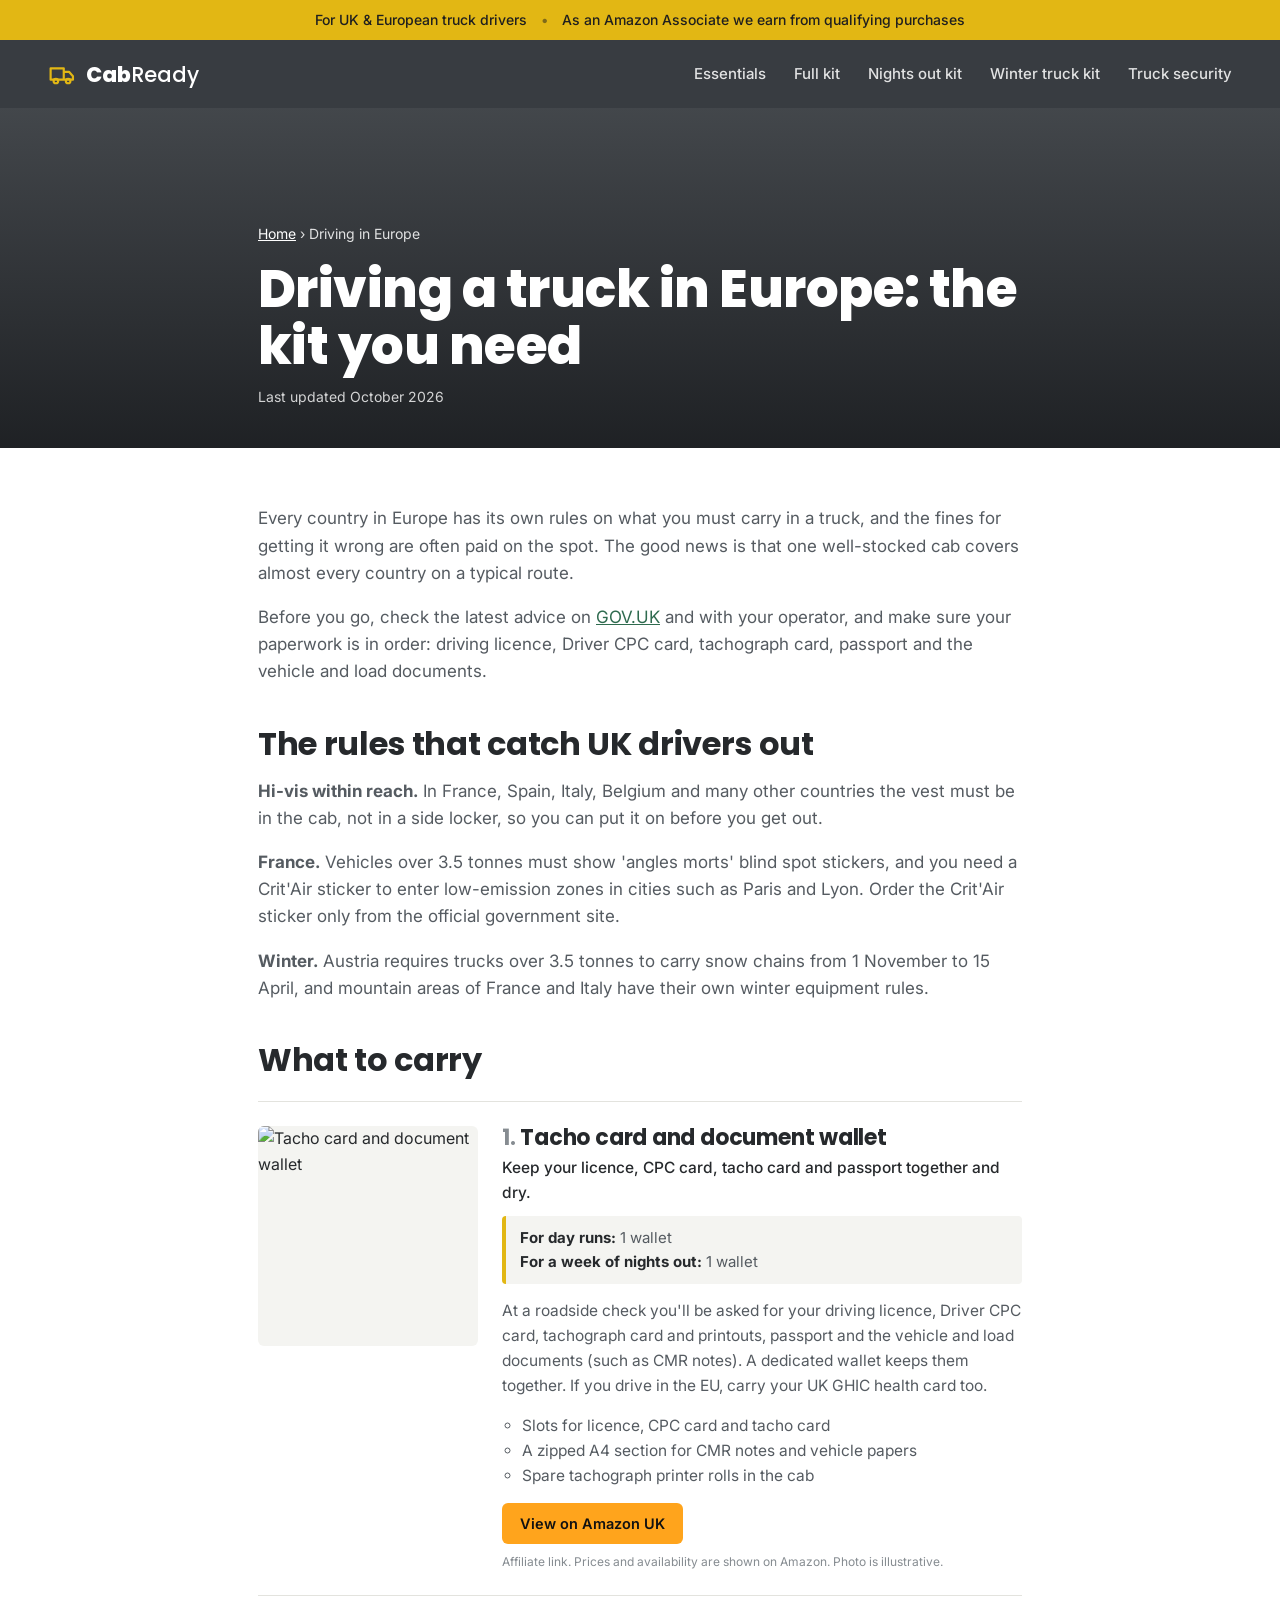
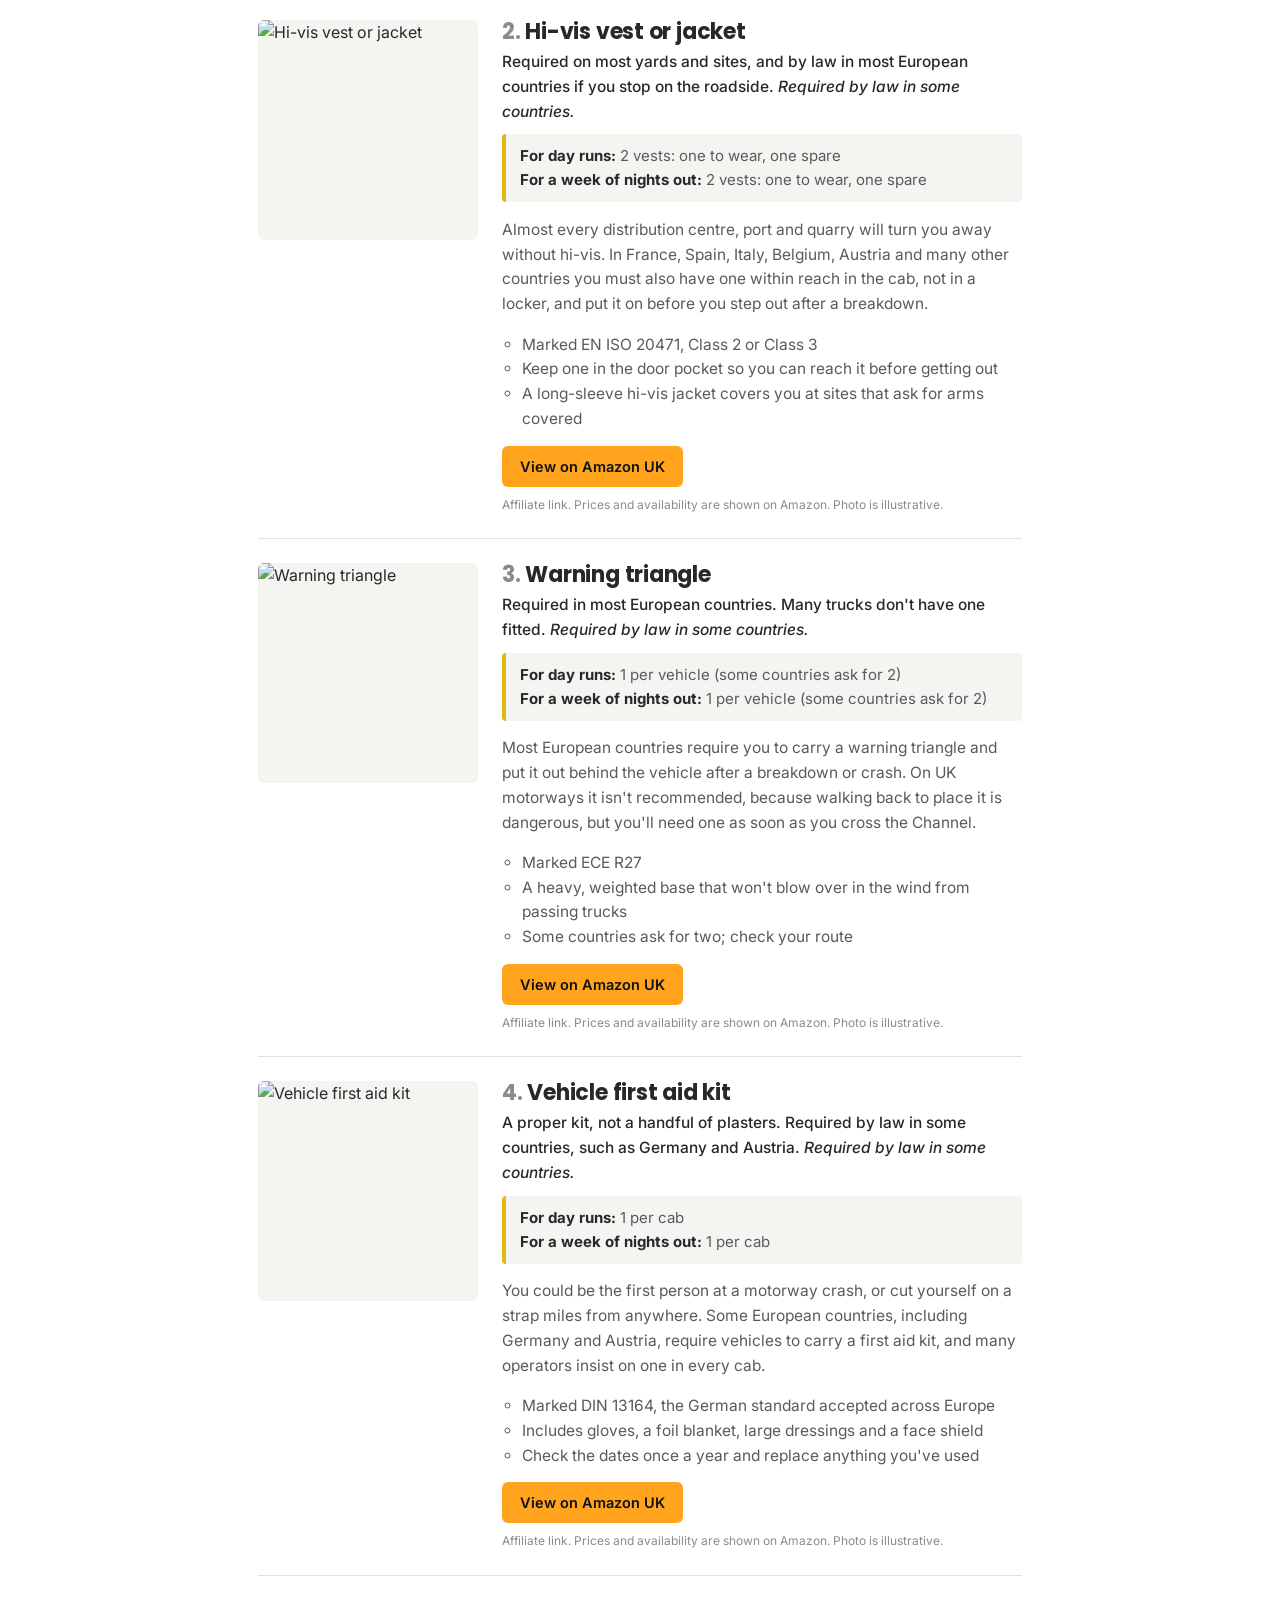
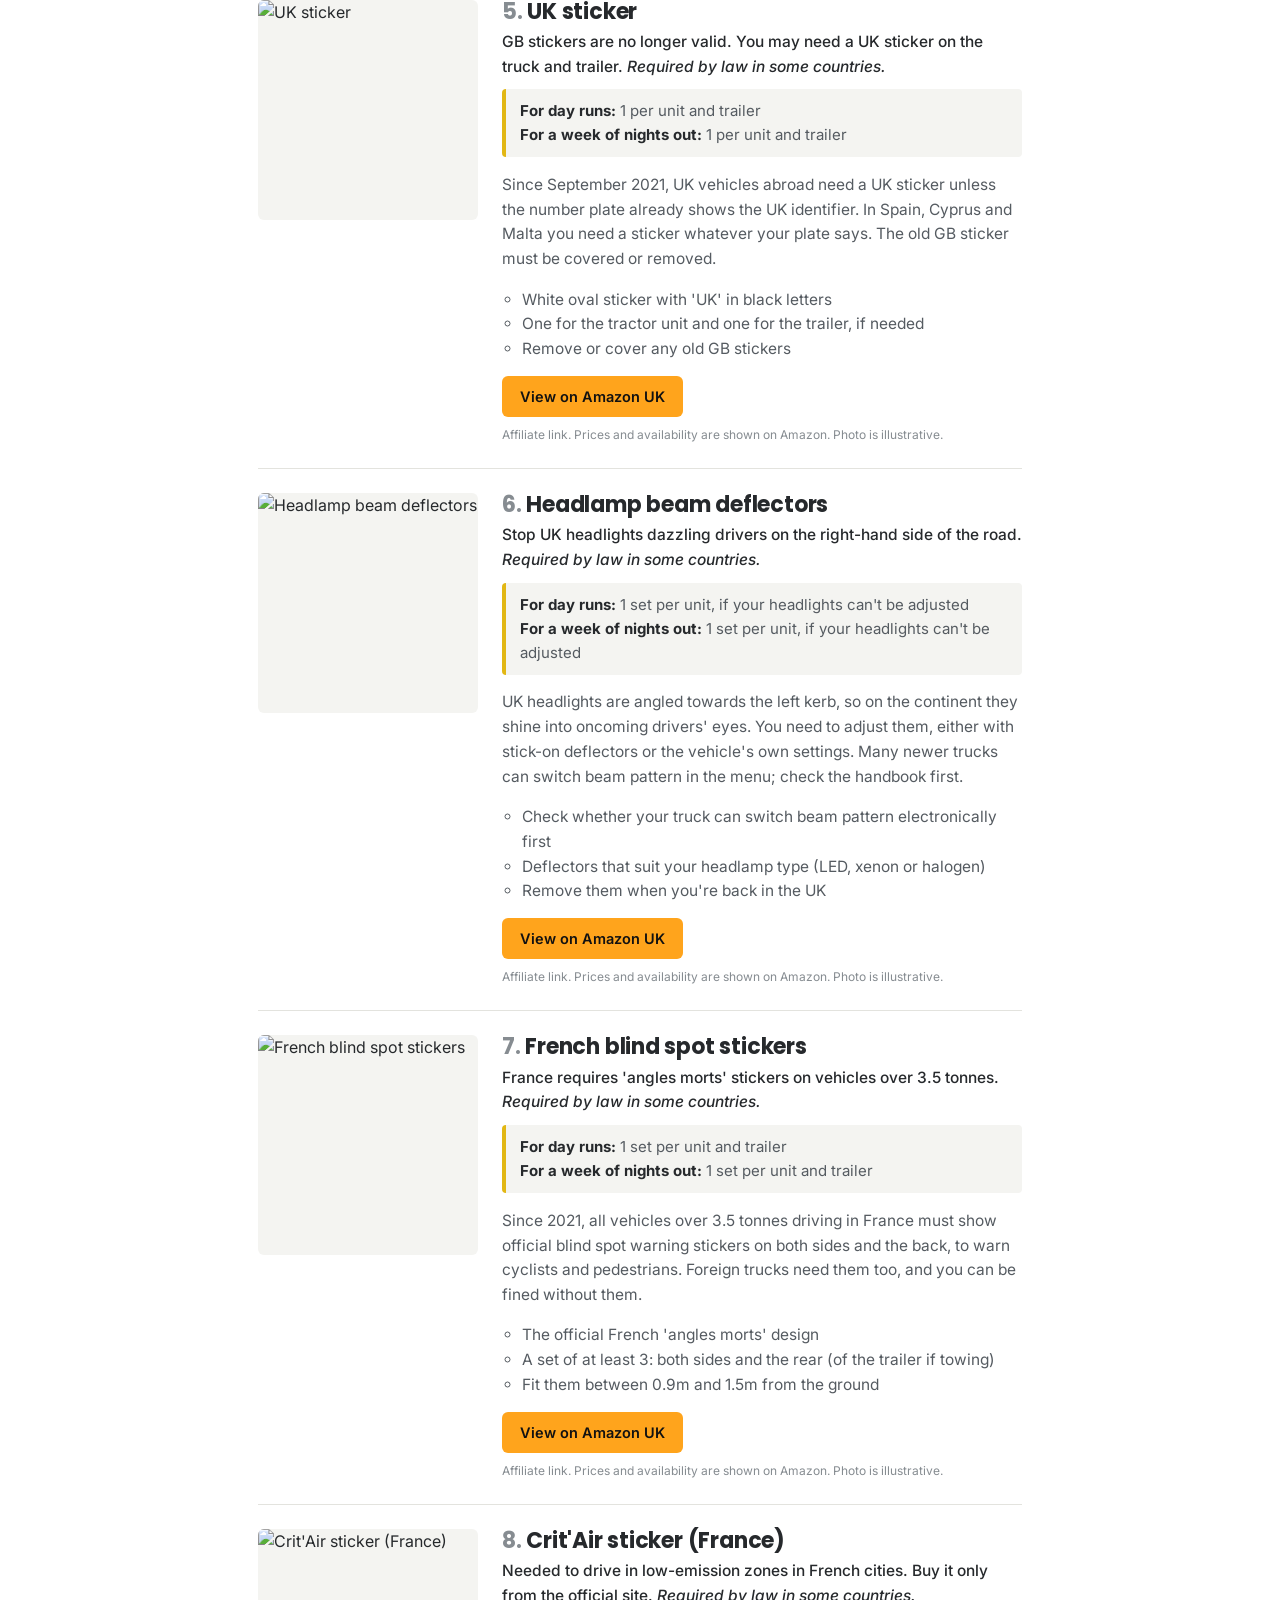
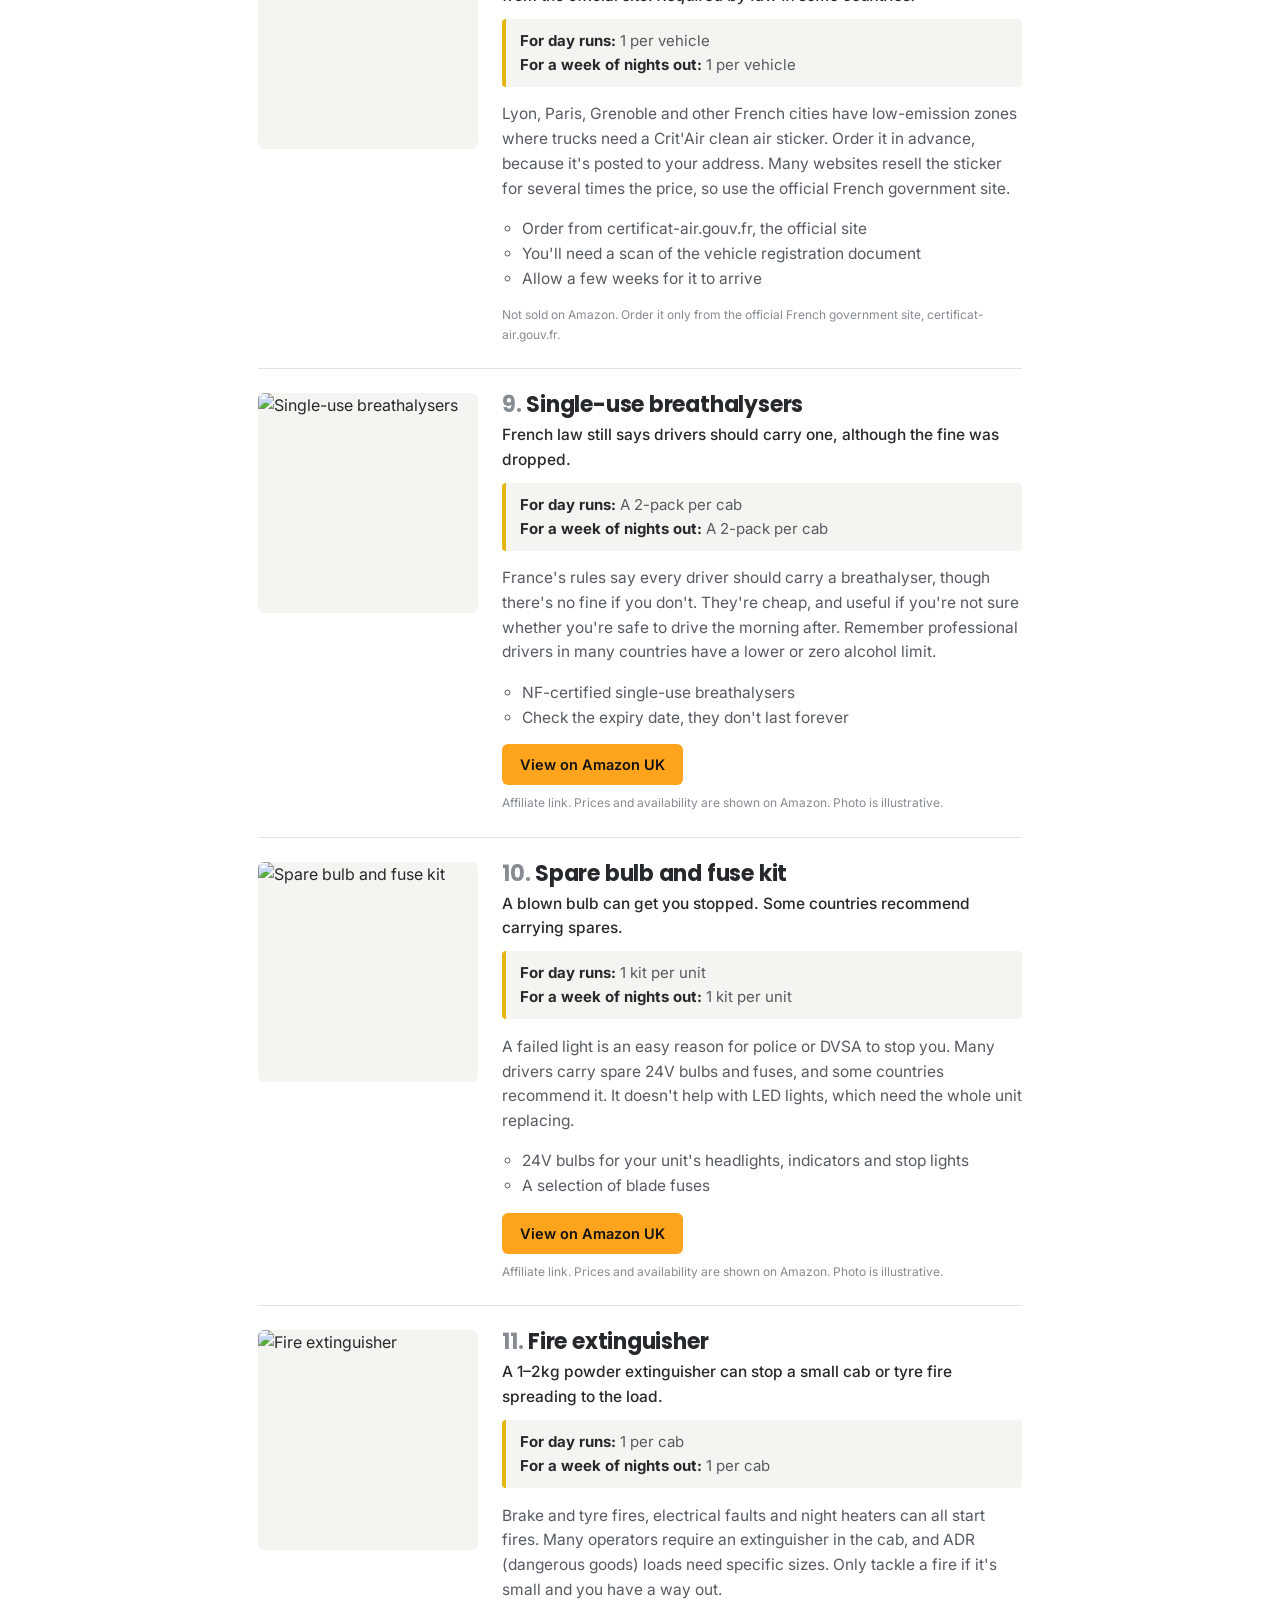
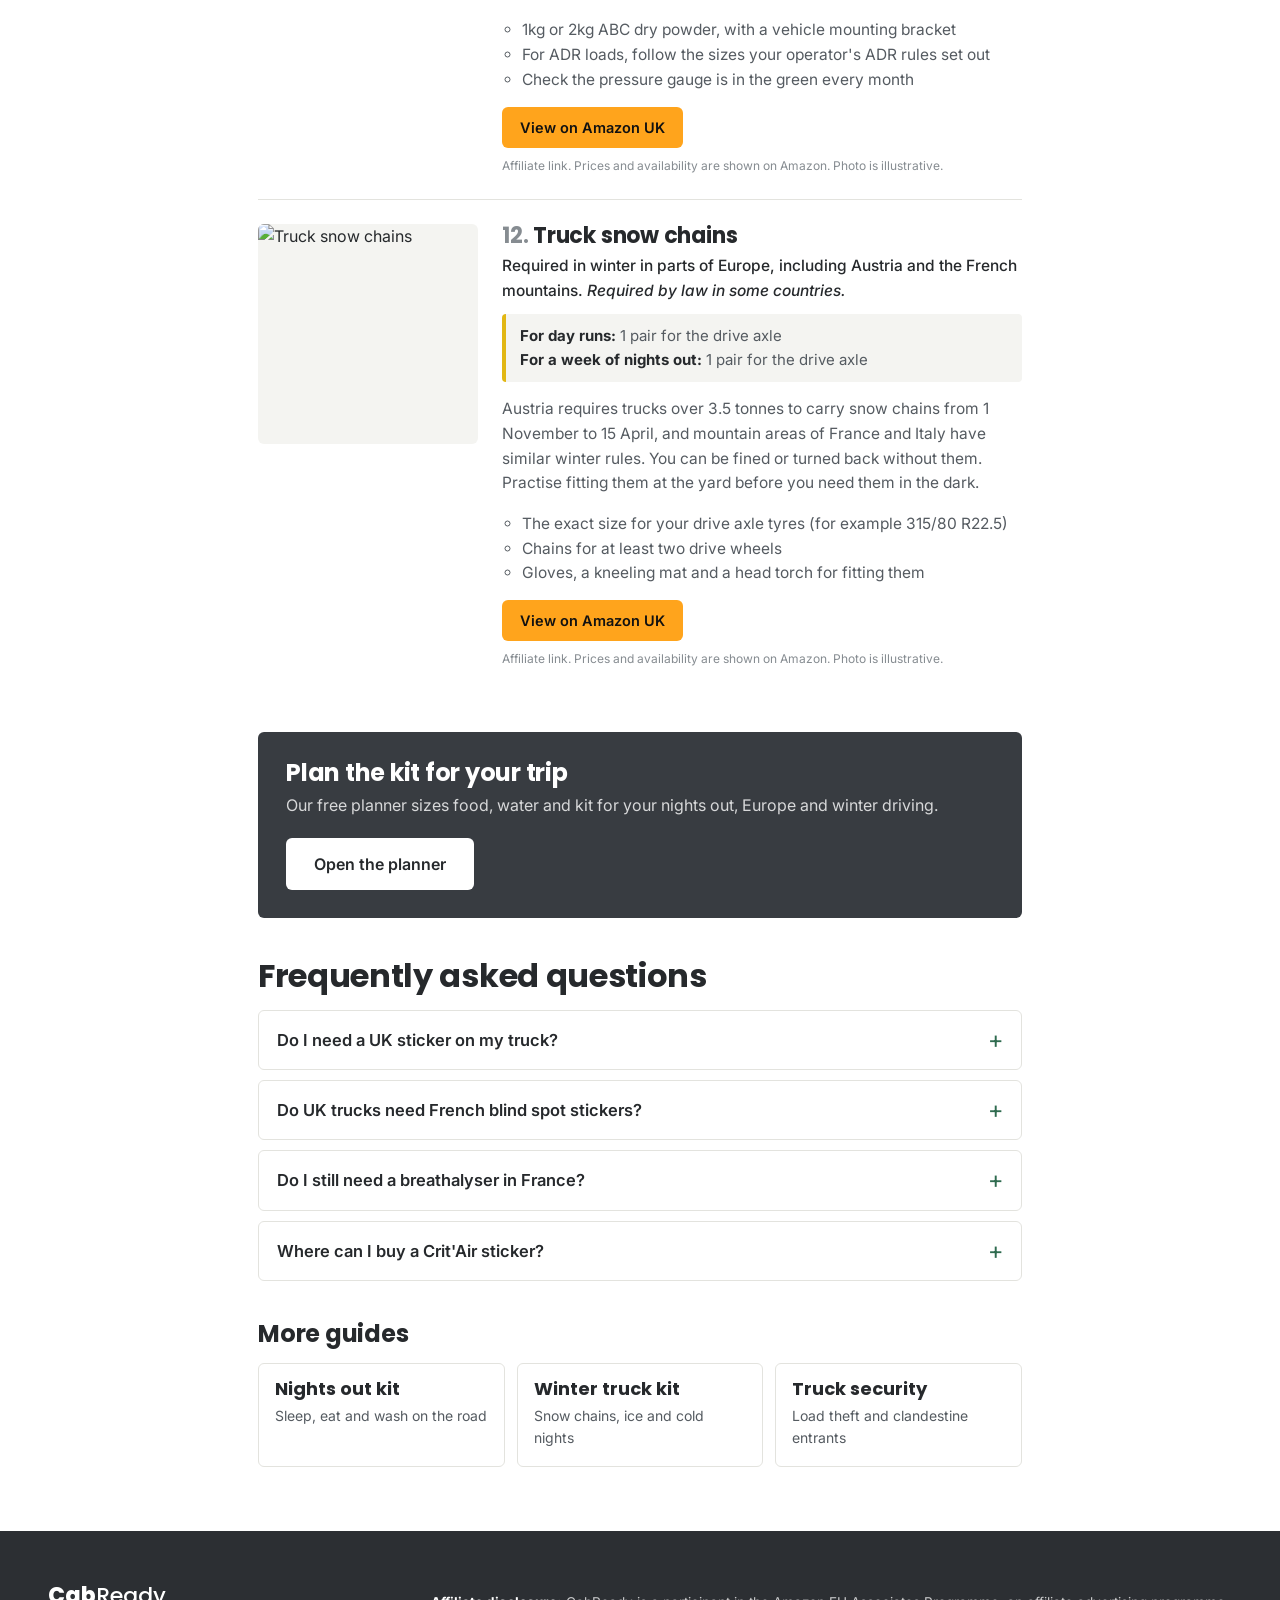
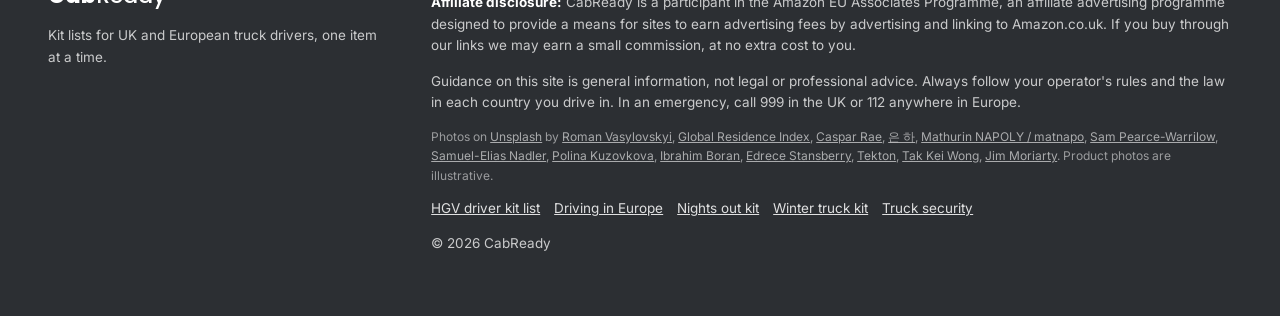
==== driving-a-truck-in-europe/index.html @ 20ccdb81 "Launch CabReady: kit lists for UK & European truck drivers Static Amazon affiliate site built on the" ====
<!doctype html>
<html lang="en-GB">
<head>
  <meta charset="utf-8">
  <meta name="viewport" content="width=device-width, initial-scale=1">
  <title>Driving a Truck in Europe: Kit Checklist for UK HGV Drivers (2026)</title>
  <meta name="description" content="The equipment UK HGV drivers need to drive in Europe: hi-vis, warning triangle, first aid kit, UK sticker, French blind spot stickers, Crit'Air and snow chains.">
  <link rel="canonical" href="https://richardpriest19.github.io/cabready/driving-a-truck-in-europe/">
  <link rel="icon" href="../favicon.svg" type="image/svg+xml">
  <meta name="theme-color" content="#383c41">
  <meta name="robots" content="index, follow, max-image-preview:large">
  <meta property="og:type" content="website">
  <meta property="og:site_name" content="CabReady">
  <meta property="og:locale" content="en_GB">
  <meta property="og:url" content="https://richardpriest19.github.io/cabready/driving-a-truck-in-europe/">
  <meta property="og:title" content="Driving a Truck in Europe: Kit Checklist for UK HGV Drivers (2026)">
  <meta property="og:description" content="The equipment UK HGV drivers need to drive in Europe: hi-vis, warning triangle, first aid kit, UK sticker, French blind spot stickers, Crit'Air and snow chains.">
  <meta property="og:image" content="https://images.unsplash.com/photo-1779985717552-a40cf8acaf18?auto=format&fit=crop&w=1600&h=900&q=75">
  <meta name="twitter:card" content="summary_large_image">
  <meta name="twitter:title" content="Driving a Truck in Europe: Kit Checklist for UK HGV Drivers (2026)">
  <meta name="twitter:description" content="The equipment UK HGV drivers need to drive in Europe: hi-vis, warning triangle, first aid kit, UK sticker, French blind spot stickers, Crit'Air and snow chains.">
  <meta name="twitter:image" content="https://images.unsplash.com/photo-1779985717552-a40cf8acaf18?auto=format&fit=crop&w=1600&h=900&q=75">
  
  <link rel="preconnect" href="https://fonts.googleapis.com">
  <link rel="preconnect" href="https://fonts.gstatic.com" crossorigin>
  <link rel="preconnect" href="https://images.unsplash.com">
  <link href="https://fonts.googleapis.com/css2?family=Poppins:wght@600;700;800&family=Inter:wght@400;500;600;700&display=swap" rel="stylesheet">
  <link rel="stylesheet" href="../styles.css">
  <script type="application/ld+json">{"@context":"https://schema.org","@graph":[{"@type":"Article","headline":"Driving a truck in Europe: the kit you need","description":"The equipment UK HGV drivers need to drive in Europe: hi-vis, warning triangle, first aid kit, UK sticker, French blind spot stickers, Crit'Air and snow chains.","image":"https://images.unsplash.com/photo-1779985717552-a40cf8acaf18?auto=format&fit=crop&w=1600&h=900&q=75","dateModified":"2026-10-05","inLanguage":"en-GB","mainEntityOfPage":"https://richardpriest19.github.io/cabready/driving-a-truck-in-europe/","author":{"@type":"Organization","name":"CabReady","url":"https://richardpriest19.github.io/cabready/"},"publisher":{"@type":"Organization","name":"CabReady","url":"https://richardpriest19.github.io/cabready/"}},{"@type":"BreadcrumbList","itemListElement":[{"@type":"ListItem","position":1,"name":"Home","item":"https://richardpriest19.github.io/cabready/"},{"@type":"ListItem","position":2,"name":"Driving in Europe","item":"https://richardpriest19.github.io/cabready/driving-a-truck-in-europe/"}]},{"@type":"FAQPage","mainEntity":[{"@type":"Question","name":"Do I need a UK sticker on my truck?","acceptedAnswer":{"@type":"Answer","text":"You need a UK sticker unless your number plate shows the UK identifier (the letters UK, with or without the Union flag). In Spain, Cyprus and Malta you need the sticker whatever your plate shows. GB stickers are no longer valid and should be covered or removed."}},{"@type":"Question","name":"Do UK trucks need French blind spot stickers?","acceptedAnswer":{"@type":"Answer","text":"Yes. Since 2021, all vehicles over 3.5 tonnes driving in France, including foreign ones, must show the official 'angles morts' stickers on both sides and the rear."}},{"@type":"Question","name":"Do I still need a breathalyser in France?","acceptedAnswer":{"@type":"Answer","text":"French law still says drivers should carry one, but the fine for not having one was dropped, so it isn't enforced. Many drivers carry a twin pack anyway."}},{"@type":"Question","name":"Where can I buy a Crit'Air sticker?","acceptedAnswer":{"@type":"Answer","text":"Only from the official French government site, certificat-air.gouv.fr. Other websites resell the same sticker for much more."}}]}]}</script>
</head>
<body>
  <div class="promo-bar">
    <span>For UK &amp; European truck drivers</span>
    <span class="promo-sep" aria-hidden="true">•</span>
    <span>As an Amazon Associate we earn from qualifying purchases</span>
  </div>

  <header class="site-header">
    <div class="header-inner">
      <a class="brand" href="../">
        <svg viewBox="0 0 32 32" aria-hidden="true"><path d="M3 9.5h15v13H3zM18 13.5h6l4.5 5v4H18" /><circle cx="9" cy="24" r="2.6" /><circle cx="23" cy="24" r="2.6" /></svg>
        <span><b>Cab</b>Ready</span>
      </a>
      <nav>
        <a href="../#essentials">Essentials</a>
        <a href="../#kit">Full kit</a>
        <a href="../truck-nights-out-kit/">Nights out kit</a>
        <a href="../winter-truck-kit/">Winter truck kit</a>
        <a href="../truck-security/">Truck security</a>
      </nav>
    </div>
  </header>

  <main>
    <section class="guide-hero" style="background:#5c6166 url('https://images.unsplash.com/photo-1779985717552-a40cf8acaf18?auto=format&fit=crop&w=1600&h=900&q=75') center / cover">
      <div class="guide-hero-inner">
        <p class="breadcrumb"><a href="../">Home</a> › Driving in Europe</p>
        <h1>Driving a truck in Europe: the kit you need</h1>
        <p class="updated">Last updated October 2026</p>
      </div>
    </section>

    <div class="guide-main">
      <div class="prose">
        <p>Every country in Europe has its own rules on what you must carry in a truck, and the fines for getting it wrong are often paid on the spot. The good news is that one well-stocked cab covers almost every country on a typical route.</p>
        <p>Before you go, check the latest advice on <a href="https://www.gov.uk/guidance/driving-in-the-eu" target="_blank" rel="noopener">GOV.UK</a> and with your operator, and make sure your paperwork is in order: driving licence, Driver CPC card, tachograph card, passport and the vehicle and load documents.</p>
        <h2>The rules that catch UK drivers out</h2>
        <p><strong>Hi-vis within reach.</strong> In France, Spain, Italy, Belgium and many other countries the vest must be in the cab, not in a side locker, so you can put it on before you get out.</p>
        <p><strong>France.</strong> Vehicles over 3.5 tonnes must show 'angles morts' blind spot stickers, and you need a Crit'Air sticker to enter low-emission zones in cities such as Paris and Lyon. Order the Crit'Air sticker only from the official government site.</p>
        <p><strong>Winter.</strong> Austria requires trucks over 3.5 tonnes to carry snow chains from 1 November to 15 April, and mountain areas of France and Italy have their own winter equipment rules.</p>
        <h2>What to carry</h2>
      </div>

      <ol class="guide-items">
        <li class="guide-item" id="docwallet">
          <img src="https://images.unsplash.com/photo-1655722725332-9925c96dd627?auto=format&fit=crop&w=600&h=600&q=75" alt="Tacho card and document wallet" loading="lazy" width="600" height="600">
          <div>
            <h3>Tacho card and document wallet</h3>
            <p class="gi-summary">Keep your licence, CPC card, tacho card and passport together and dry.</p>
            <p class="gi-amounts"><strong>For day runs:</strong> 1 wallet<br><strong>For a week of nights out:</strong> 1 wallet</p>
            <p>At a roadside check you'll be asked for your driving licence, Driver CPC card, tachograph card and printouts, passport and the vehicle and load documents (such as CMR notes). A dedicated wallet keeps them together. If you drive in the EU, carry your UK GHIC health card too.</p>
            <ul><li>Slots for licence, CPC card and tacho card</li><li>A zipped A4 section for CMR notes and vehicle papers</li><li>Spare tachograph printer rolls in the cab</li></ul>
            <div class="gi-buys"><a class="btn btn-amazon" href="https://www.amazon.co.uk/s?k=tachograph%20card%20holder%20document%20wallet&tag=readyhomeuk-21" target="_blank" rel="sponsored noopener nofollow">View on Amazon UK</a></div>
          <p class="gi-note">Affiliate link. Prices and availability are shown on Amazon. Photo is illustrative.</p>
          </div>
        </li>
        <li class="guide-item" id="hivis">
          <img src="https://images.unsplash.com/photo-1612787114413-a5e60ede7db8?auto=format&fit=crop&w=600&h=600&q=75" alt="Hi-vis vest or jacket" loading="lazy" width="600" height="600">
          <div>
            <h3>Hi-vis vest or jacket</h3>
            <p class="gi-summary">Required on most yards and sites, and by law in most European countries if you stop on the roadside. <em>Required by law in some countries.</em></p>
            <p class="gi-amounts"><strong>For day runs:</strong> 2 vests: one to wear, one spare<br><strong>For a week of nights out:</strong> 2 vests: one to wear, one spare</p>
            <p>Almost every distribution centre, port and quarry will turn you away without hi-vis. In France, Spain, Italy, Belgium, Austria and many other countries you must also have one within reach in the cab, not in a locker, and put it on before you step out after a breakdown.</p>
            <ul><li>Marked EN ISO 20471, Class 2 or Class 3</li><li>Keep one in the door pocket so you can reach it before getting out</li><li>A long-sleeve hi-vis jacket covers you at sites that ask for arms covered</li></ul>
            <div class="gi-buys"><a class="btn btn-amazon" href="https://www.amazon.co.uk/s?k=hi%20vis%20vest%20EN%20ISO%2020471%20class%202%20pack&tag=readyhomeuk-21" target="_blank" rel="sponsored noopener nofollow">View on Amazon UK</a></div>
          <p class="gi-note">Affiliate link. Prices and availability are shown on Amazon. Photo is illustrative.</p>
          </div>
        </li>
        <li class="guide-item" id="triangle">
          <img src="https://images.unsplash.com/photo-1600609593831-1cd5ffa6930e?auto=format&fit=crop&w=600&h=600&q=75" alt="Warning triangle" loading="lazy" width="600" height="600">
          <div>
            <h3>Warning triangle</h3>
            <p class="gi-summary">Required in most European countries. Many trucks don't have one fitted. <em>Required by law in some countries.</em></p>
            <p class="gi-amounts"><strong>For day runs:</strong> 1 per vehicle (some countries ask for 2)<br><strong>For a week of nights out:</strong> 1 per vehicle (some countries ask for 2)</p>
            <p>Most European countries require you to carry a warning triangle and put it out behind the vehicle after a breakdown or crash. On UK motorways it isn't recommended, because walking back to place it is dangerous, but you'll need one as soon as you cross the Channel.</p>
            <ul><li>Marked ECE R27</li><li>A heavy, weighted base that won't blow over in the wind from passing trucks</li><li>Some countries ask for two; check your route</li></ul>
            <div class="gi-buys"><a class="btn btn-amazon" href="https://www.amazon.co.uk/s?k=warning%20triangle%20ECE%20R27%20heavy%20duty&tag=readyhomeuk-21" target="_blank" rel="sponsored noopener nofollow">View on Amazon UK</a></div>
          <p class="gi-note">Affiliate link. Prices and availability are shown on Amazon. Photo is illustrative.</p>
          </div>
        </li>
        <li class="guide-item" id="firstaid">
          <img src="https://images.unsplash.com/photo-1624638760852-8ede1666ab07?auto=format&fit=crop&w=600&h=600&q=75" alt="Vehicle first aid kit" loading="lazy" width="600" height="600">
          <div>
            <h3>Vehicle first aid kit</h3>
            <p class="gi-summary">A proper kit, not a handful of plasters. Required by law in some countries, such as Germany and Austria. <em>Required by law in some countries.</em></p>
            <p class="gi-amounts"><strong>For day runs:</strong> 1 per cab<br><strong>For a week of nights out:</strong> 1 per cab</p>
            <p>You could be the first person at a motorway crash, or cut yourself on a strap miles from anywhere. Some European countries, including Germany and Austria, require vehicles to carry a first aid kit, and many operators insist on one in every cab.</p>
            <ul><li>Marked DIN 13164, the German standard accepted across Europe</li><li>Includes gloves, a foil blanket, large dressings and a face shield</li><li>Check the dates once a year and replace anything you've used</li></ul>
            <div class="gi-buys"><a class="btn btn-amazon" href="https://www.amazon.co.uk/s?k=DIN%2013164%20vehicle%20first%20aid%20kit&tag=readyhomeuk-21" target="_blank" rel="sponsored noopener nofollow">View on Amazon UK</a></div>
          <p class="gi-note">Affiliate link. Prices and availability are shown on Amazon. Photo is illustrative.</p>
          </div>
        </li>
        <li class="guide-item" id="ukSticker">
          <img src="https://images.unsplash.com/photo-1578002244268-ba3221818d98?auto=format&fit=crop&w=600&h=600&q=75" alt="UK sticker" loading="lazy" width="600" height="600">
          <div>
            <h3>UK sticker</h3>
            <p class="gi-summary">GB stickers are no longer valid. You may need a UK sticker on the truck and trailer. <em>Required by law in some countries.</em></p>
            <p class="gi-amounts"><strong>For day runs:</strong> 1 per unit and trailer<br><strong>For a week of nights out:</strong> 1 per unit and trailer</p>
            <p>Since September 2021, UK vehicles abroad need a UK sticker unless the number plate already shows the UK identifier. In Spain, Cyprus and Malta you need a sticker whatever your plate says. The old GB sticker must be covered or removed.</p>
            <ul><li>White oval sticker with 'UK' in black letters</li><li>One for the tractor unit and one for the trailer, if needed</li><li>Remove or cover any old GB stickers</li></ul>
            <div class="gi-buys"><a class="btn btn-amazon" href="https://www.amazon.co.uk/s?k=UK%20sticker%20vehicle%20oval&tag=readyhomeuk-21" target="_blank" rel="sponsored noopener nofollow">View on Amazon UK</a></div>
          <p class="gi-note">Affiliate link. Prices and availability are shown on Amazon. Photo is illustrative.</p>
          </div>
        </li>
        <li class="guide-item" id="deflectors">
          <img src="https://images.unsplash.com/photo-1549207107-2704df6b92ab?auto=format&fit=crop&w=600&h=600&q=75" alt="Headlamp beam deflectors" loading="lazy" width="600" height="600">
          <div>
            <h3>Headlamp beam deflectors</h3>
            <p class="gi-summary">Stop UK headlights dazzling drivers on the right-hand side of the road. <em>Required by law in some countries.</em></p>
            <p class="gi-amounts"><strong>For day runs:</strong> 1 set per unit, if your headlights can't be adjusted<br><strong>For a week of nights out:</strong> 1 set per unit, if your headlights can't be adjusted</p>
            <p>UK headlights are angled towards the left kerb, so on the continent they shine into oncoming drivers' eyes. You need to adjust them, either with stick-on deflectors or the vehicle's own settings. Many newer trucks can switch beam pattern in the menu; check the handbook first.</p>
            <ul><li>Check whether your truck can switch beam pattern electronically first</li><li>Deflectors that suit your headlamp type (LED, xenon or halogen)</li><li>Remove them when you're back in the UK</li></ul>
            <div class="gi-buys"><a class="btn btn-amazon" href="https://www.amazon.co.uk/s?k=headlamp%20beam%20deflectors%20universal&tag=readyhomeuk-21" target="_blank" rel="sponsored noopener nofollow">View on Amazon UK</a></div>
          <p class="gi-note">Affiliate link. Prices and availability are shown on Amazon. Photo is illustrative.</p>
          </div>
        </li>
        <li class="guide-item" id="blindspot">
          <img src="https://images.unsplash.com/photo-1768554058655-ffc14e476826?auto=format&fit=crop&w=600&h=600&q=75" alt="French blind spot stickers" loading="lazy" width="600" height="600">
          <div>
            <h3>French blind spot stickers</h3>
            <p class="gi-summary">France requires 'angles morts' stickers on vehicles over 3.5 tonnes. <em>Required by law in some countries.</em></p>
            <p class="gi-amounts"><strong>For day runs:</strong> 1 set per unit and trailer<br><strong>For a week of nights out:</strong> 1 set per unit and trailer</p>
            <p>Since 2021, all vehicles over 3.5 tonnes driving in France must show official blind spot warning stickers on both sides and the back, to warn cyclists and pedestrians. Foreign trucks need them too, and you can be fined without them.</p>
            <ul><li>The official French 'angles morts' design</li><li>A set of at least 3: both sides and the rear (of the trailer if towing)</li><li>Fit them between 0.9m and 1.5m from the ground</li></ul>
            <div class="gi-buys"><a class="btn btn-amazon" href="https://www.amazon.co.uk/s?k=angles%20morts%20sticker%20truck%20France&tag=readyhomeuk-21" target="_blank" rel="sponsored noopener nofollow">View on Amazon UK</a></div>
          <p class="gi-note">Affiliate link. Prices and availability are shown on Amazon. Photo is illustrative.</p>
          </div>
        </li>
        <li class="guide-item" id="critair">
          <img src="https://images.unsplash.com/photo-1621981386829-9b458a2cddde?auto=format&fit=crop&w=600&h=600&q=75" alt="Crit'Air sticker (France)" loading="lazy" width="600" height="600">
          <div>
            <h3>Crit'Air sticker (France)</h3>
            <p class="gi-summary">Needed to drive in low-emission zones in French cities. Buy it only from the official site. <em>Required by law in some countries.</em></p>
            <p class="gi-amounts"><strong>For day runs:</strong> 1 per vehicle<br><strong>For a week of nights out:</strong> 1 per vehicle</p>
            <p>Lyon, Paris, Grenoble and other French cities have low-emission zones where trucks need a Crit'Air clean air sticker. Order it in advance, because it's posted to your address. Many websites resell the sticker for several times the price, so use the official French government site.</p>
            <ul><li>Order from certificat-air.gouv.fr, the official site</li><li>You'll need a scan of the vehicle registration document</li><li>Allow a few weeks for it to arrive</li></ul>
            <p class="gi-note">Not sold on Amazon. Order it only from the official French government site, certificat-air.gouv.fr.</p>
          </div>
        </li>
        <li class="guide-item" id="breathalyser">
          <img src="https://images.unsplash.com/photo-1602607771743-9f829d8419e9?auto=format&fit=crop&w=600&h=600&q=75" alt="Single-use breathalysers" loading="lazy" width="600" height="600">
          <div>
            <h3>Single-use breathalysers</h3>
            <p class="gi-summary">French law still says drivers should carry one, although the fine was dropped.</p>
            <p class="gi-amounts"><strong>For day runs:</strong> A 2-pack per cab<br><strong>For a week of nights out:</strong> A 2-pack per cab</p>
            <p>France's rules say every driver should carry a breathalyser, though there's no fine if you don't. They're cheap, and useful if you're not sure whether you're safe to drive the morning after. Remember professional drivers in many countries have a lower or zero alcohol limit.</p>
            <ul><li>NF-certified single-use breathalysers</li><li>Check the expiry date, they don't last forever</li></ul>
            <div class="gi-buys"><a class="btn btn-amazon" href="https://www.amazon.co.uk/s?k=NF%20approved%20breathalyser%20France%20twin%20pack&tag=readyhomeuk-21" target="_blank" rel="sponsored noopener nofollow">View on Amazon UK</a></div>
          <p class="gi-note">Affiliate link. Prices and availability are shown on Amazon. Photo is illustrative.</p>
          </div>
        </li>
        <li class="guide-item" id="bulbkit">
          <img src="https://images.unsplash.com/photo-1585569695919-db237e7cc455?auto=format&fit=crop&w=600&h=600&q=75" alt="Spare bulb and fuse kit" loading="lazy" width="600" height="600">
          <div>
            <h3>Spare bulb and fuse kit</h3>
            <p class="gi-summary">A blown bulb can get you stopped. Some countries recommend carrying spares.</p>
            <p class="gi-amounts"><strong>For day runs:</strong> 1 kit per unit<br><strong>For a week of nights out:</strong> 1 kit per unit</p>
            <p>A failed light is an easy reason for police or DVSA to stop you. Many drivers carry spare 24V bulbs and fuses, and some countries recommend it. It doesn't help with LED lights, which need the whole unit replacing.</p>
            <ul><li>24V bulbs for your unit's headlights, indicators and stop lights</li><li>A selection of blade fuses</li></ul>
            <div class="gi-buys"><a class="btn btn-amazon" href="https://www.amazon.co.uk/s?k=24v%20truck%20bulb%20kit%20fuses&tag=readyhomeuk-21" target="_blank" rel="sponsored noopener nofollow">View on Amazon UK</a></div>
          <p class="gi-note">Affiliate link. Prices and availability are shown on Amazon. Photo is illustrative.</p>
          </div>
        </li>
        <li class="guide-item" id="extinguisher">
          <img src="https://images.unsplash.com/photo-1625958936686-a9343dc35b5b?auto=format&fit=crop&w=600&h=600&q=75" alt="Fire extinguisher" loading="lazy" width="600" height="600">
          <div>
            <h3>Fire extinguisher</h3>
            <p class="gi-summary">A 1–2kg powder extinguisher can stop a small cab or tyre fire spreading to the load.</p>
            <p class="gi-amounts"><strong>For day runs:</strong> 1 per cab<br><strong>For a week of nights out:</strong> 1 per cab</p>
            <p>Brake and tyre fires, electrical faults and night heaters can all start fires. Many operators require an extinguisher in the cab, and ADR (dangerous goods) loads need specific sizes. Only tackle a fire if it's small and you have a way out.</p>
            <ul><li>1kg or 2kg ABC dry powder, with a vehicle mounting bracket</li><li>For ADR loads, follow the sizes your operator's ADR rules set out</li><li>Check the pressure gauge is in the green every month</li></ul>
            <div class="gi-buys"><a class="btn btn-amazon" href="https://www.amazon.co.uk/s?k=2kg%20dry%20powder%20fire%20extinguisher%20vehicle%20bracket&tag=readyhomeuk-21" target="_blank" rel="sponsored noopener nofollow">View on Amazon UK</a></div>
          <p class="gi-note">Affiliate link. Prices and availability are shown on Amazon. Photo is illustrative.</p>
          </div>
        </li>
        <li class="guide-item" id="snowchains">
          <img src="https://images.unsplash.com/photo-1743612216336-8796b169784d?auto=format&fit=crop&w=600&h=600&q=75" alt="Truck snow chains" loading="lazy" width="600" height="600">
          <div>
            <h3>Truck snow chains</h3>
            <p class="gi-summary">Required in winter in parts of Europe, including Austria and the French mountains. <em>Required by law in some countries.</em></p>
            <p class="gi-amounts"><strong>For day runs:</strong> 1 pair for the drive axle<br><strong>For a week of nights out:</strong> 1 pair for the drive axle</p>
            <p>Austria requires trucks over 3.5 tonnes to carry snow chains from 1 November to 15 April, and mountain areas of France and Italy have similar winter rules. You can be fined or turned back without them. Practise fitting them at the yard before you need them in the dark.</p>
            <ul><li>The exact size for your drive axle tyres (for example 315/80 R22.5)</li><li>Chains for at least two drive wheels</li><li>Gloves, a kneeling mat and a head torch for fitting them</li></ul>
            <div class="gi-buys"><a class="btn btn-amazon" href="https://www.amazon.co.uk/s?k=snow%20chains%20315%2F80%20R22.5%20truck&tag=readyhomeuk-21" target="_blank" rel="sponsored noopener nofollow">View on Amazon UK</a></div>
          <p class="gi-note">Affiliate link. Prices and availability are shown on Amazon. Photo is illustrative.</p>
          </div>
        </li>
      </ol>

      <div class="guide-cta">
        <div>
          <h2>Plan the kit for your trip</h2>
          <p>Our free planner sizes food, water and kit for your nights out, Europe and winter driving.</p>
        </div>
        <a class="btn btn-light" href="../#household">Open the planner</a>
      </div>

      <section class="faq" aria-labelledby="faq-title">
        <h2 id="faq-title" style="font-size:clamp(24px,3vw,32px);margin:0 0 16px">Frequently asked questions</h2>
          <details><summary>Do I need a UK sticker on my truck?</summary><div class="faq-a"><p>You need a UK sticker unless your number plate shows the UK identifier (the letters UK, with or without the Union flag). In Spain, Cyprus and Malta you need the sticker whatever your plate shows. GB stickers are no longer valid and should be covered or removed.</p></div></details>
          <details><summary>Do UK trucks need French blind spot stickers?</summary><div class="faq-a"><p>Yes. Since 2021, all vehicles over 3.5 tonnes driving in France, including foreign ones, must show the official 'angles morts' stickers on both sides and the rear.</p></div></details>
          <details><summary>Do I still need a breathalyser in France?</summary><div class="faq-a"><p>French law still says drivers should carry one, but the fine for not having one was dropped, so it isn't enforced. Many drivers carry a twin pack anyway.</p></div></details>
          <details><summary>Where can I buy a Crit'Air sticker?</summary><div class="faq-a"><p>Only from the official French government site, certificat-air.gouv.fr. Other websites resell the same sticker for much more.</p></div></details>
        
      </section>

      <h2 style="font-size:24px;margin:40px 0 16px">More guides</h2>
      <div class="related">
        <a class="guide-tile" href="../truck-nights-out-kit/">
          <span>Nights out kit</span>
          <small>Sleep, eat and wash on the road</small>
        </a>
        <a class="guide-tile" href="../winter-truck-kit/">
          <span>Winter truck kit</span>
          <small>Snow chains, ice and cold nights</small>
        </a>
        <a class="guide-tile" href="../truck-security/">
          <span>Truck security</span>
          <small>Load theft and clandestine entrants</small>
        </a>
      </div>
    </div>
  </main>

  <footer class="site-footer">
    <div class="footer-inner">
      <div class="footer-brand">
        <span><b>Cab</b>Ready</span>
        <p>Kit lists for UK and European truck drivers, one item at a time.</p>
      </div>
      <div class="footer-text">
        <p>
          <strong>Affiliate disclosure:</strong> CabReady is a participant in the Amazon EU Associates Programme, an affiliate
          advertising programme designed to provide a means for sites to earn advertising fees by advertising and linking to
          Amazon.co.uk. If you buy through our links we may earn a small commission, at no extra cost to you.
        </p>
        <p>Guidance on this site is general information, not legal or professional advice. Always follow your operator's rules and the law in each country you drive in. In an emergency, call 999 in the UK or 112 anywhere in Europe.</p>
        <p class="credits">Photos on <a href='https://unsplash.com' target='_blank' rel='noopener'>Unsplash</a> by <a href="https://unsplash.com/@rvasilovski" target="_blank" rel="noopener">Roman Vasylovskyi</a>, <a href="https://unsplash.com/@globalresidenceindex" target="_blank" rel="noopener">Global Residence Index</a>, <a href="https://unsplash.com/@raecaspar" target="_blank" rel="noopener">Caspar Rae</a>, <a href="https://unsplash.com/@galaxim" target="_blank" rel="noopener">은 하</a>, <a href="https://unsplash.com/@matnapo" target="_blank" rel="noopener">Mathurin NAPOLY / matnapo</a>, <a href="https://unsplash.com/@sjpw" target="_blank" rel="noopener">Sam Pearce-Warrilow</a>, <a href="https://unsplash.com/@mrsamuelelias" target="_blank" rel="noopener">Samuel-Elias Nadler</a>, <a href="https://unsplash.com/@p_kuzovkova" target="_blank" rel="noopener">Polina Kuzovkova</a>, <a href="https://unsplash.com/@ibrahimboran" target="_blank" rel="noopener">Ibrahim Boran</a>, <a href="https://unsplash.com/@edrecestansberry" target="_blank" rel="noopener">Edrece Stansberry</a>, <a href="https://unsplash.com/@tekton_tools" target="_blank" rel="noopener">Tekton</a>, <a href="https://unsplash.com/@kevphotomcr" target="_blank" rel="noopener">Tak Kei Wong</a>, <a href="https://unsplash.com/@jim_moriarty" target="_blank" rel="noopener">Jim Moriarty</a>. Product photos are illustrative.</p>
        <p class="footer-guides"><a href="../">HGV driver kit list</a><a href="../driving-a-truck-in-europe/">Driving in Europe</a><a href="../truck-nights-out-kit/">Nights out kit</a><a href="../winter-truck-kit/">Winter truck kit</a><a href="../truck-security/">Truck security</a></p>
        <p>© 2026 CabReady</p>
      </div>
    </div>
  </footer>
</body>
</html>
---- styles.css ----
:root {
  --bg: #ffffff;
  --tint: #f4f4f1;
  --ink: #26292c;
  --ink-2: #555b61;
  --muted: #868c91;
  --line: #e3e3de;
  --charcoal: #383c41;
  --charcoal-2: #2c2f33;
  --yellow: #e2b714;
  --yellow-ink: #1f1f1f;
  --green: #2f6b4f;
  --green-dark: #24543e;
  --green-ink: #ffffff;
  --amazon: #ffa41c;
  --radius: 6px;
  --gutter: clamp(16px, 4vw, 48px);
  --max: 1280px;
  --display: Poppins, Inter, system-ui, sans-serif;
}

* { box-sizing: border-box; }
html { scroll-behavior: smooth; scroll-padding-top: 76px; }
body {
  margin: 0; background: var(--bg); color: var(--ink);
  font: 16px/1.6 Inter, system-ui, -apple-system, "Segoe UI", sans-serif;
  -webkit-font-smoothing: antialiased; overflow-x: hidden;
}
h1, h2, h3 { font-family: var(--display); font-weight: 700; line-height: 1.1; margin: 0; letter-spacing: -0.01em; }
a { color: var(--green); }
img { display: block; max-width: 100%; }
[hidden] { display: none !important; }

[data-photo] { background-color: #5c6166; background-size: cover; background-position: center; }

/* ---- Buttons ----------------------------------------------------------- */
.btn {
  display: inline-flex; align-items: center; justify-content: center; gap: 8px;
  padding: 14px 26px; border-radius: var(--radius); border: 2px solid transparent;
  font: 600 16px Inter, sans-serif; text-decoration: none; cursor: pointer;
  transition: background 0.2s, color 0.2s, border-color 0.2s;
}
.btn-primary { background: var(--green); color: var(--green-ink); }
.btn-primary:hover { background: var(--green-dark); }
.btn-outline-light { border-color: #fff; color: #fff; }
.btn-outline-light:hover { background: #fff; color: var(--ink); }
.btn-light { background: #fff; color: var(--ink); }
.btn-light:hover { background: var(--yellow); }
.btn-amazon { background: var(--amazon); color: #111; }
.btn-amazon:hover { background: #f08f00; }

/* ---- Header ------------------------------------------------------------ */
.promo-bar {
  background: var(--yellow); color: var(--yellow-ink); font-size: 14px; font-weight: 500;
  display: flex; justify-content: center; flex-wrap: wrap; gap: 4px 14px; padding: 9px var(--gutter); text-align: center;
}
.promo-sep { opacity: 0.5; }
.site-header { position: sticky; top: 0; z-index: 50; background: var(--charcoal); color: #fff; }
.header-inner {
  max-width: var(--max); margin: 0 auto; padding: 0 var(--gutter); height: 68px;
  display: flex; align-items: center; gap: 32px;
}
.brand { display: flex; align-items: center; gap: 10px; color: #fff; text-decoration: none; font: 500 21px var(--display); }
.brand b { font-weight: 800; }
.brand svg { width: 28px; height: 28px; fill: none; stroke: var(--yellow); stroke-width: 2.5; stroke-linecap: round; stroke-linejoin: round; }
.site-header nav { display: flex; gap: 28px; margin-left: auto; }
.site-header nav a { color: rgba(255, 255, 255, 0.85); text-decoration: none; font-size: 15px; font-weight: 500; }
.site-header nav a:hover { color: #fff; text-decoration: underline; text-underline-offset: 6px; }
.header-kit { position: relative; color: #fff; display: grid; place-items: center; width: 40px; height: 40px; }
.header-kit svg { width: 26px; height: 26px; fill: none; stroke: currentColor; stroke-width: 1.8; stroke-linejoin: round; }
.header-kit span {
  position: absolute; top: 0; right: -2px; min-width: 18px; height: 18px; padding: 0 5px; border-radius: 9px;
  background: var(--yellow); color: var(--yellow-ink); font-size: 11px; font-weight: 700; display: grid; place-items: center;
}

/* ---- Hero -------------------------------------------------------------- */
.hero { position: relative; min-height: clamp(460px, 62vh, 640px); display: flex; align-items: center; color: #fff; overflow: hidden; }
.hero-photos { position: absolute; inset: 0; display: grid; grid-template-columns: 0.42fr 0.58fr; }
.hero-photo-a { background-position: 50% 40%; }
.hero-photos::after {
  content: ""; position: absolute; inset: 0;
  background: linear-gradient(90deg, rgba(20, 22, 25, 0.78) 0%, rgba(20, 22, 25, 0.45) 45%, rgba(20, 22, 25, 0.1) 75%);
}
.hero-content { position: relative; max-width: var(--max); width: 100%; margin: 0 auto; padding: 64px var(--gutter); }
.hero-kicker {
  display: inline-block; margin: 0 0 18px; font-size: 14px; font-weight: 600; letter-spacing: 0.08em; text-transform: uppercase;
  border-left: 4px solid var(--yellow); padding-left: 12px;
}
h1.hero-kicker { font-family: Inter, system-ui, sans-serif; line-height: 1.4; }
.hero-title {
  margin: 0; font: 800 clamp(46px, 7vw, 92px)/1.1 var(--display); letter-spacing: -0.025em;
  text-shadow: 0 2px 30px rgba(0, 0, 0, 0.3);
}
.hero-title em { font-style: italic; font-weight: 700; color: var(--yellow); }
.hero-lede { max-width: 30em; font-size: clamp(17px, 1.6vw, 20px); margin: 18px 0 30px; color: rgba(255, 255, 255, 0.9); }
.hero-actions { display: flex; flex-wrap: wrap; gap: 12px; }

/* ---- USP strip --------------------------------------------------------- */
.usp {
  max-width: var(--max); margin: 0 auto; padding: 22px var(--gutter);
  display: grid; grid-template-columns: repeat(3, 1fr); gap: 20px; border-bottom: 1px solid var(--line);
}
.usp-item { display: flex; align-items: center; gap: 14px; justify-content: center; }
.usp-item svg { width: 34px; height: 34px; flex: none; fill: none; stroke: var(--green); stroke-width: 1.7; stroke-linecap: round; stroke-linejoin: round; }
.usp-item strong { display: block; font-size: 15px; }
.usp-item span { font-size: 13.5px; color: var(--muted); }

/* ---- Sections ---------------------------------------------------------- */
.section { max-width: var(--max); margin: 0 auto; padding: clamp(48px, 7vw, 88px) var(--gutter); }
.section-tint { max-width: none; background: var(--tint); }
.section-head { margin-bottom: 28px; }
.kicker {
  display: inline-block; margin: 0 0 10px; font-size: 13px; font-weight: 700; letter-spacing: 0.08em; text-transform: uppercase;
  color: var(--green); border-left: 4px solid var(--yellow); padding-left: 10px;
}
.section-head h2, .household-intro h2, #about h2 { font-size: clamp(28px, 3.4vw, 40px); }
.section-head p { margin: 8px 0 0; color: var(--ink-2); font-size: 17px; }

/* ---- Situation tiles --------------------------------------------------- */
.tiles { display: grid; grid-template-columns: repeat(3, 1fr); gap: 16px; }
.tile {
  all: unset; box-sizing: border-box; position: relative; cursor: pointer; overflow: hidden; border-radius: var(--radius);
  aspect-ratio: 4 / 3; display: flex; align-items: flex-end; color: #fff;
}
.tile:focus-visible { outline: 3px solid var(--yellow); outline-offset: 3px; }
.tile-img { position: absolute; inset: 0; transition: transform 0.6s ease; }
.tile:hover .tile-img { transform: scale(1.05); }
.tile::after {
  content: ""; position: absolute; inset: 0;
  background: linear-gradient(180deg, rgba(0, 0, 0, 0) 35%, rgba(0, 0, 0, 0.72) 100%);
}
.tile-body { position: relative; z-index: 1; padding: 24px; }
.tile-title { display: block; font: 700 clamp(22px, 2.2vw, 28px)/1.15 var(--display); }
.tile-text { display: block; font-size: 15px; opacity: 0.9; margin: 4px 0 14px; }
.tile-btn {
  display: inline-block; padding: 10px 18px; border-radius: var(--radius); font-size: 14px; font-weight: 600;
  background: rgba(47, 107, 79, 0.92); transition: background 0.2s;
}
.tile:hover .tile-btn { background: var(--green-dark); }

/* ---- Household --------------------------------------------------------- */
.household-wrap {
  max-width: var(--max); margin: 0 auto; display: grid; grid-template-columns: 0.9fr 1.1fr; gap: clamp(28px, 5vw, 64px); align-items: center;
}
.household-intro p { color: var(--ink-2); font-size: 17px; margin: 10px 0 24px; }
.household-summary { display: grid; grid-template-columns: repeat(3, 1fr); background: var(--charcoal); color: #fff; border-radius: var(--radius); }
.stat { padding: 18px 20px; border-right: 1px solid rgba(255, 255, 255, 0.12); }
.stat:last-child { border-right: 0; }
.stat strong { display: block; font: 700 26px var(--display); color: var(--yellow); }
.stat span { font-size: 13.5px; color: rgba(255, 255, 255, 0.75); }
.household-grid { display: grid; grid-template-columns: repeat(2, 1fr); gap: 14px; }
.counter {
  background: #fff; border: 1px solid var(--line); border-radius: var(--radius); padding: 20px;
  display: flex; align-items: center; justify-content: space-between; gap: 12px;
}
.counter-label { font-weight: 600; font-size: 17px; }
.counter-label small { display: block; font-weight: 400; color: var(--muted); font-size: 13.5px; }
.counter-controls { display: flex; align-items: center; gap: 4px; border: 1px solid var(--line); border-radius: var(--radius); }
.counter-controls button {
  width: 40px; height: 40px; border: 0; background: transparent; color: var(--ink); font-size: 20px; cursor: pointer;
}
.counter-controls button:hover { background: var(--tint); }
.counter-controls output { min-width: 28px; text-align: center; font: 700 18px var(--display); }

/* ---- Kit --------------------------------------------------------------- */
.kit-head { display: flex; justify-content: space-between; align-items: flex-end; gap: 24px; flex-wrap: wrap; }
.kit-progress { min-width: 240px; margin-bottom: 28px; font-size: 14px; color: var(--ink-2); font-weight: 500; }
.progress { margin-top: 8px; height: 8px; border-radius: 4px; background: var(--tint); overflow: hidden; }
.progress span { display: block; height: 100%; width: 0; background: var(--green); transition: width 0.5s; }

.filters { display: flex; flex-wrap: wrap; gap: 8px; margin-bottom: 28px; }
.chip {
  flex: none; border: 1px solid var(--line); background: #fff; color: var(--ink);
  padding: 10px 18px; border-radius: 999px; font: 500 14px Inter, sans-serif; cursor: pointer;
}
.chip:hover { border-color: var(--ink); }
.chip[aria-selected="true"] { background: var(--charcoal); border-color: var(--charcoal); color: #fff; }

.grid { display: grid; grid-template-columns: repeat(auto-fill, minmax(250px, 1fr)); gap: 32px 20px; }
.card { display: flex; flex-direction: column; position: relative; }
.card-open { all: unset; cursor: pointer; display: flex; flex-direction: column; flex: 1; }
.card-open:focus-visible { outline: 3px solid var(--yellow); outline-offset: 4px; }
.card-media { position: relative; aspect-ratio: 1 / 1; overflow: hidden; border-radius: var(--radius); background: var(--tint); }
.card-media img { width: 100%; height: 100%; object-fit: cover; transition: transform 0.5s ease; }
.card:hover .card-media img { transform: scale(1.05); }
.badge {
  position: absolute; top: 12px; left: 12px; background: var(--yellow); color: var(--yellow-ink);
  font-size: 12px; font-weight: 700; padding: 4px 10px; border-radius: 3px; text-transform: uppercase; letter-spacing: 0.03em;
}
.got {
  position: absolute; top: 12px; right: 12px; background: var(--green); color: #fff;
  font-size: 12px; font-weight: 700; padding: 4px 10px; border-radius: 3px;
}
.card-body { padding: 14px 2px 0; }
.card-cat { margin: 0 0 2px; font-size: 13px; color: var(--muted); }
.card h3 { font: 600 18px/1.3 Inter, sans-serif; letter-spacing: 0; }
.card:hover h3 { text-decoration: underline; text-underline-offset: 3px; }
.card-summary { color: var(--ink-2); font-size: 14.5px; margin: 6px 0 10px; line-height: 1.5; }
.card-qty { margin: 0; font-size: 14px; font-weight: 600; color: var(--green); }
.card-foot { display: flex; align-items: center; justify-content: space-between; gap: 8px; padding-top: 14px; margin-top: auto; }
.card-foot .btn { padding: 10px 16px; font-size: 14px; }
.have-toggle { display: inline-flex; align-items: center; gap: 8px; font-size: 14px; color: var(--ink-2); cursor: pointer; }
.have-toggle input { width: 18px; height: 18px; accent-color: var(--green); }
.empty { color: var(--muted); }

/* ---- Essentials -------------------------------------------------------- */
.essentials { list-style: none; margin: 0; padding: 0; display: grid; grid-template-columns: repeat(2, 1fr); gap: 12px; }
.ess-item {
  display: grid; grid-template-columns: 30px 1fr auto; align-items: center; gap: 12px;
  padding: 10px 14px 10px 10px; background: #fff; border: 1px solid var(--line); border-radius: var(--radius);
  transition: border-color 0.2s, background 0.2s;
}
.ess-item:hover { border-color: #c9ccc4; }
.ess-item.is-have { background: #f1f7f3; border-color: #cfe3d6; }
.ess-num { font: 700 18px var(--display); color: var(--muted); text-align: center; }
.ess-item.is-have .ess-num { color: var(--green); }
.ess-open { all: unset; cursor: pointer; display: flex; align-items: center; gap: 14px; min-width: 0; }
.ess-open:focus-visible { outline: 3px solid var(--yellow); outline-offset: 3px; border-radius: 4px; }
.ess-open img { width: 64px; height: 64px; flex: none; object-fit: cover; border-radius: 4px; background: var(--tint); }
.ess-text { display: flex; flex-direction: column; min-width: 0; }
.ess-name { font-weight: 600; font-size: 15.5px; line-height: 1.3; }
.ess-open:hover .ess-name { text-decoration: underline; text-underline-offset: 3px; }
.ess-qty { font-size: 13px; font-weight: 600; color: var(--green); line-height: 1.4; margin-top: 2px; }
.ess-actions { display: flex; align-items: center; gap: 14px; }
.ess-actions .btn { padding: 8px 14px; font-size: 14px; }
.essentials-more { margin: 24px 0 0; color: var(--ink-2); }
.section-line { border-top: 1px solid var(--line); }

/* ---- Banner ------------------------------------------------------------ */
.banner { position: relative; min-height: 420px; display: flex; align-items: center; color: #fff; }
.banner::before { content: ""; position: absolute; inset: 0; background: linear-gradient(90deg, rgba(0,0,0,.65), rgba(0,0,0,.1) 70%); }
.banner-content { position: relative; max-width: var(--max); width: 100%; margin: 0 auto; padding: 56px var(--gutter); }
.banner h2 { font-size: clamp(34px, 5vw, 60px); font-weight: 800; }
.banner p { max-width: 28em; font-size: 18px; margin: 12px 0 26px; color: rgba(255, 255, 255, 0.9); }

/* ---- Modal ------------------------------------------------------------- */
.modal {
  border: 0; padding: 0; border-radius: 8px; max-width: 920px; width: calc(100% - 32px);
  background: #fff; color: var(--ink); box-shadow: 0 30px 80px rgba(0, 0, 0, 0.4);
}
.modal::backdrop { background: rgba(20, 22, 25, 0.65); }
.modal[open] { animation: pop 0.25s ease-out; }
@keyframes pop { from { opacity: 0; transform: translateY(16px); } }
.modal-inner { display: grid; grid-template-columns: 1fr 1fr; position: relative; }
.modal-media { background: var(--tint); }
.modal-media img { width: 100%; height: 100%; object-fit: cover; aspect-ratio: 1 / 1; }
.modal-body { padding: 36px 32px 28px; max-height: 88vh; overflow-y: auto; }
.modal-cat { margin: 0 0 6px; font-size: 13px; color: var(--muted); }
.modal-body h3 { font-size: 30px; }
.modal-body h4 { margin: 22px 0 6px; font-size: 16px; }
.modal-body p, .modal-body li { color: var(--ink-2); font-size: 15px; }
.modal-body ul { padding-left: 20px; margin: 0; }
.modal-lede { margin: 8px 0 18px; }
.modal-qty { padding: 14px 16px; border-radius: var(--radius); background: var(--tint); border-left: 4px solid var(--yellow); }
.modal-qty span { display: block; font-size: 12px; color: var(--muted); font-weight: 600; text-transform: uppercase; letter-spacing: 0.05em; }
.modal-qty strong { font-size: 16px; }
.modal-actions { display: flex; flex-wrap: wrap; align-items: center; gap: 18px; margin-top: 26px; }
.modal-extra-buys { display: contents; }
.modal-note { font-size: 12px !important; color: var(--muted) !important; margin: 12px 0 0; }
.modal-close {
  position: absolute; top: 12px; right: 12px; z-index: 2; width: 40px; height: 40px; border-radius: 50%;
  border: 0; background: #fff; color: var(--ink); font-size: 24px; cursor: pointer; box-shadow: 0 2px 10px rgba(0,0,0,.15);
}

/* ---- About & footer ---------------------------------------------------- */
.about-grid { display: grid; grid-template-columns: 1.2fr 0.8fr; gap: 48px; align-items: start; }
#about h2 { margin-bottom: 14px; }
#about p { color: var(--ink-2); }
.about-card { background: var(--tint); border-radius: var(--radius); padding: 28px; border-top: 4px solid var(--yellow); }
.about-card h3 { font-size: 20px; margin-bottom: 12px; }
.about-card ol { padding-left: 20px; margin: 0; }
.about-card li { color: var(--ink-2); margin-bottom: 10px; }
.muted { color: var(--muted) !important; font-size: 14px; }

.site-footer { background: var(--charcoal-2); color: rgba(255, 255, 255, 0.75); font-size: 13.5px; }
.footer-inner {
  max-width: var(--max); margin: 0 auto; padding: 48px var(--gutter);
  display: grid; grid-template-columns: 0.6fr 1.4fr; gap: 40px;
}
.footer-brand span { font: 500 22px var(--display); color: #fff; }
.footer-brand b { font-weight: 800; }
.footer-text strong { color: #fff; }
.site-footer a { color: rgba(255, 255, 255, 0.85); }
.credits { font-size: 12px; opacity: 0.7; }

/* ---- Back to top ------------------------------------------------------- */
.to-top {
  position: fixed; right: 24px; bottom: 24px; z-index: 40; width: 48px; height: 48px; border-radius: 50%;
  display: grid; place-items: center; cursor: pointer; border: 2px solid var(--yellow);
  background: var(--charcoal); color: #fff; box-shadow: 0 6px 20px rgba(0, 0, 0, 0.25);
  opacity: 0; transform: translateY(12px); pointer-events: none;
  transition: opacity 0.25s, transform 0.25s, background 0.2s;
}
.to-top.show { opacity: 1; transform: none; pointer-events: auto; }
.to-top:hover { background: var(--green); }
.to-top:focus-visible { outline: 3px solid var(--yellow); outline-offset: 3px; }
.to-top svg { width: 22px; height: 22px; fill: none; stroke: currentColor; stroke-width: 2.4; stroke-linecap: round; stroke-linejoin: round; }

/* ---- Guide tiles (home) ------------------------------------------------ */
.guide-tiles { display: grid; grid-template-columns: repeat(4, 1fr); gap: 16px; }
.guide-tile {
  display: flex; flex-direction: column; text-decoration: none; color: var(--ink);
  border: 1px solid var(--line); border-radius: var(--radius); overflow: hidden; background: #fff;
  transition: border-color 0.2s, transform 0.2s;
}
.guide-tile:hover { border-color: var(--green); transform: translateY(-2px); }
.guide-tile img { width: 100%; height: auto; aspect-ratio: 16 / 10; object-fit: cover; }
.guide-tile span { padding: 14px 16px 4px; font: 700 18px/1.25 var(--display); }
.guide-tile small { padding: 0 16px 16px; color: var(--ink-2); font-size: 14px; }
.footer-guides a { margin-right: 14px; }

/* ---- FAQ ---------------------------------------------------------------- */
.faq-wrap { max-width: 860px; margin: 0 auto; }
.faq details { background: #fff; border: 1px solid var(--line); border-radius: var(--radius); margin-bottom: 10px; }
.faq summary {
  cursor: pointer; list-style: none; padding: 16px 48px 16px 18px; position: relative;
  font-weight: 600; font-size: 16.5px;
}
.faq summary::-webkit-details-marker { display: none; }
.faq summary::after {
  content: "+"; position: absolute; right: 18px; top: 50%; transform: translateY(-50%);
  font: 400 24px/1 Inter, sans-serif; color: var(--green);
}
.faq details[open] summary::after { content: "−"; }
.faq summary:focus-visible { outline: 3px solid var(--yellow); outline-offset: 2px; border-radius: var(--radius); }
.faq .faq-a { padding: 0 18px 16px; color: var(--ink-2); }
.faq .faq-a p { margin: 0 0 8px; }

/* ---- Guide pages -------------------------------------------------------- */
.guide-hero { position: relative; color: #fff; min-height: 340px; display: flex; align-items: flex-end; }
.guide-hero::before { content: ""; position: absolute; inset: 0; background: linear-gradient(180deg, rgba(20,22,25,.35), rgba(20,22,25,.85)); }
.guide-hero-inner { position: relative; max-width: 860px; width: 100%; margin: 0 auto; padding: 48px var(--gutter) 40px; }
.breadcrumb { font-size: 14px; margin: 0 0 14px; color: rgba(255,255,255,.85); }
.breadcrumb a { color: #fff; }
.guide-hero h1 { font-size: clamp(32px, 5vw, 52px); font-weight: 800; }
.guide-hero .updated { margin: 12px 0 0; font-size: 14px; color: rgba(255,255,255,.8); }
.guide-main { max-width: 860px; margin: 0 auto; padding: 40px var(--gutter) 64px; }
.prose { font-size: 17px; color: var(--ink-2); }
.prose h2 { color: var(--ink); font-size: clamp(24px, 3vw, 32px); margin: 40px 0 12px; }
.prose a { color: var(--green); }
.guide-table { width: 100%; border-collapse: collapse; margin: 16px 0 8px; font-size: 15px; }
.guide-table th, .guide-table td { text-align: left; padding: 10px 12px; border-bottom: 1px solid var(--line); }
.guide-table th { background: var(--tint); color: var(--ink); }
.guide-items { list-style: none; padding: 0; margin: 24px 0 0; counter-reset: gi; }
.guide-item {
  display: grid; grid-template-columns: 220px 1fr; gap: 24px; padding: 24px 0; border-top: 1px solid var(--line);
}
.guide-item img { width: 100%; height: auto; aspect-ratio: 1 / 1; object-fit: cover; border-radius: var(--radius); background: var(--tint); }
.guide-item h3 { font-size: 22px; margin: 0 0 6px; color: var(--ink); }
.guide-item h3::before { counter-increment: gi; content: counter(gi) ". "; color: var(--muted); }
.guide-item .gi-summary { margin: 0 0 10px; color: var(--ink); font-weight: 500; }
.guide-item .gi-amounts { margin: 0 0 10px; padding: 10px 14px; background: var(--tint); border-left: 4px solid var(--yellow); border-radius: 4px; font-size: 15px; }
.guide-item .gi-amounts strong { color: var(--ink); }
.guide-item p, .guide-item li { font-size: 15.5px; color: var(--ink-2); }
.guide-item ul { padding-left: 20px; margin: 6px 0 14px; }
.gi-buys { display: flex; flex-wrap: wrap; gap: 10px; }
.gi-buys .btn { padding: 10px 16px; font-size: 14.5px; }
.gi-note { font-size: 12px !important; color: var(--muted) !important; margin: 8px 0 0; }
.guide-cta {
  margin: 40px 0; padding: 28px; border-radius: var(--radius); background: var(--charcoal); color: #fff;
  display: flex; align-items: center; justify-content: space-between; gap: 20px; flex-wrap: wrap;
}
.guide-cta h2 { margin: 0 0 6px; font-size: 24px; color: #fff; }
.guide-cta p { margin: 0; color: rgba(255,255,255,.8); }
.related { display: grid; grid-template-columns: repeat(3, 1fr); gap: 12px; }

/* ---- Responsive -------------------------------------------------------- */
@media (max-width: 960px) {
  .guide-tiles { grid-template-columns: repeat(2, 1fr); }
  .essentials { grid-template-columns: 1fr; }
  .site-header nav { display: none; }
  .header-kit { margin-left: auto; }
  .tiles { grid-template-columns: repeat(2, 1fr); }
  .household-wrap, .about-grid, .footer-inner { grid-template-columns: 1fr; }
  .modal-inner { grid-template-columns: 1fr; }
  .modal-media img { aspect-ratio: 16 / 10; }
  .modal-body { max-height: none; }
  .modal { max-height: 92vh; overflow-y: auto; }
}
@media (max-width: 640px) {
  .filters { gap: 6px; }
  .chip { padding: 8px 13px; font-size: 13.5px; }
  .guide-tiles, .related { grid-template-columns: 1fr; }
  .guide-item { grid-template-columns: 1fr; gap: 14px; }
  .guide-item img { aspect-ratio: 16 / 10; }
  .to-top { right: 16px; bottom: 16px; width: 44px; height: 44px; }
  .essentials { grid-template-columns: 1fr; }
  .ess-item { grid-template-columns: 24px 1fr; }
  .ess-actions { grid-column: 2; justify-content: space-between; }
  .promo-sep, .promo-bar span:last-child { display: none; }
  .hero-photos { grid-template-columns: 1fr; }
  .hero-photo-a { display: none; }
  .hero-photos::after { background: linear-gradient(180deg, rgba(20,22,25,.35), rgba(20,22,25,.8)); }
  .usp { grid-template-columns: 1fr; gap: 14px; }
  .usp-item { justify-content: flex-start; }
  .tiles { grid-template-columns: 1fr; }
  .tile { aspect-ratio: 16 / 10; }
  .household-grid { grid-template-columns: 1fr; }
  .stat { padding: 14px 12px; }
  .stat strong { font-size: 20px; }
  .grid { grid-template-columns: 1fr 1fr; gap: 24px 12px; }
  .card-summary { display: none; }
  .card h3 { font-size: 15.5px; }
  .card-foot { flex-direction: column; align-items: stretch; }
  .card-foot .btn { width: 100%; }
  .modal-body { padding: 24px 20px; }
}
@media (prefers-reduced-motion: reduce) {
  *, *::before, *::after { animation: none !important; transition: none !important; }
}

/* ---- Trip switches ------------------------------------------------------ */
.switch-row { cursor: pointer; }
.switch {
  appearance: none; -webkit-appearance: none; flex: none; margin: 0;
  width: 52px; height: 30px; border-radius: 15px; background: var(--line); position: relative; cursor: pointer;
  transition: background 0.2s;
}
.switch::after {
  content: ""; position: absolute; top: 3px; left: 3px; width: 24px; height: 24px; border-radius: 50%;
  background: #fff; box-shadow: 0 1px 3px rgba(0, 0, 0, 0.25); transition: transform 0.2s;
}
.switch:checked { background: var(--green); }
.switch:checked::after { transform: translateX(22px); }
.switch:focus-visible { outline: 3px solid var(--yellow); outline-offset: 2px; }
@media (prefers-reduced-motion: reduce) { .switch, .switch::after { transition: none; } }
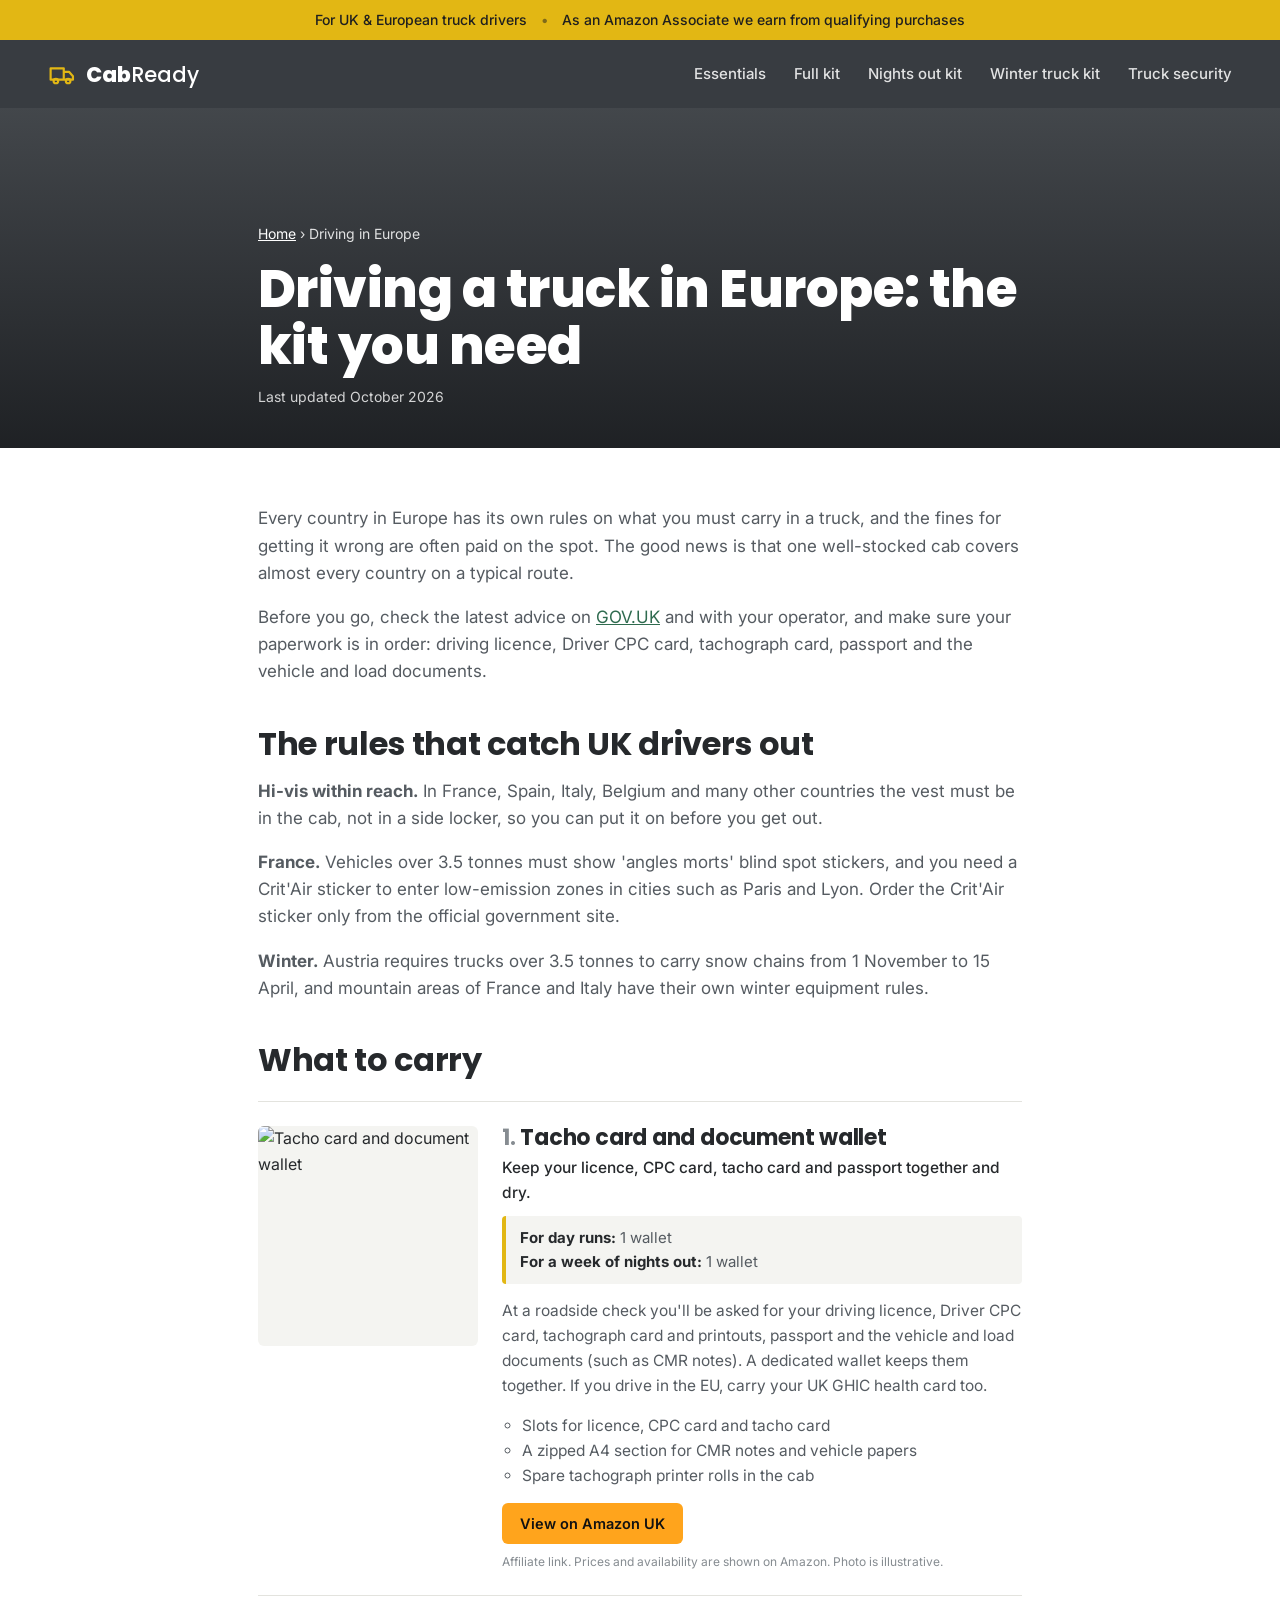
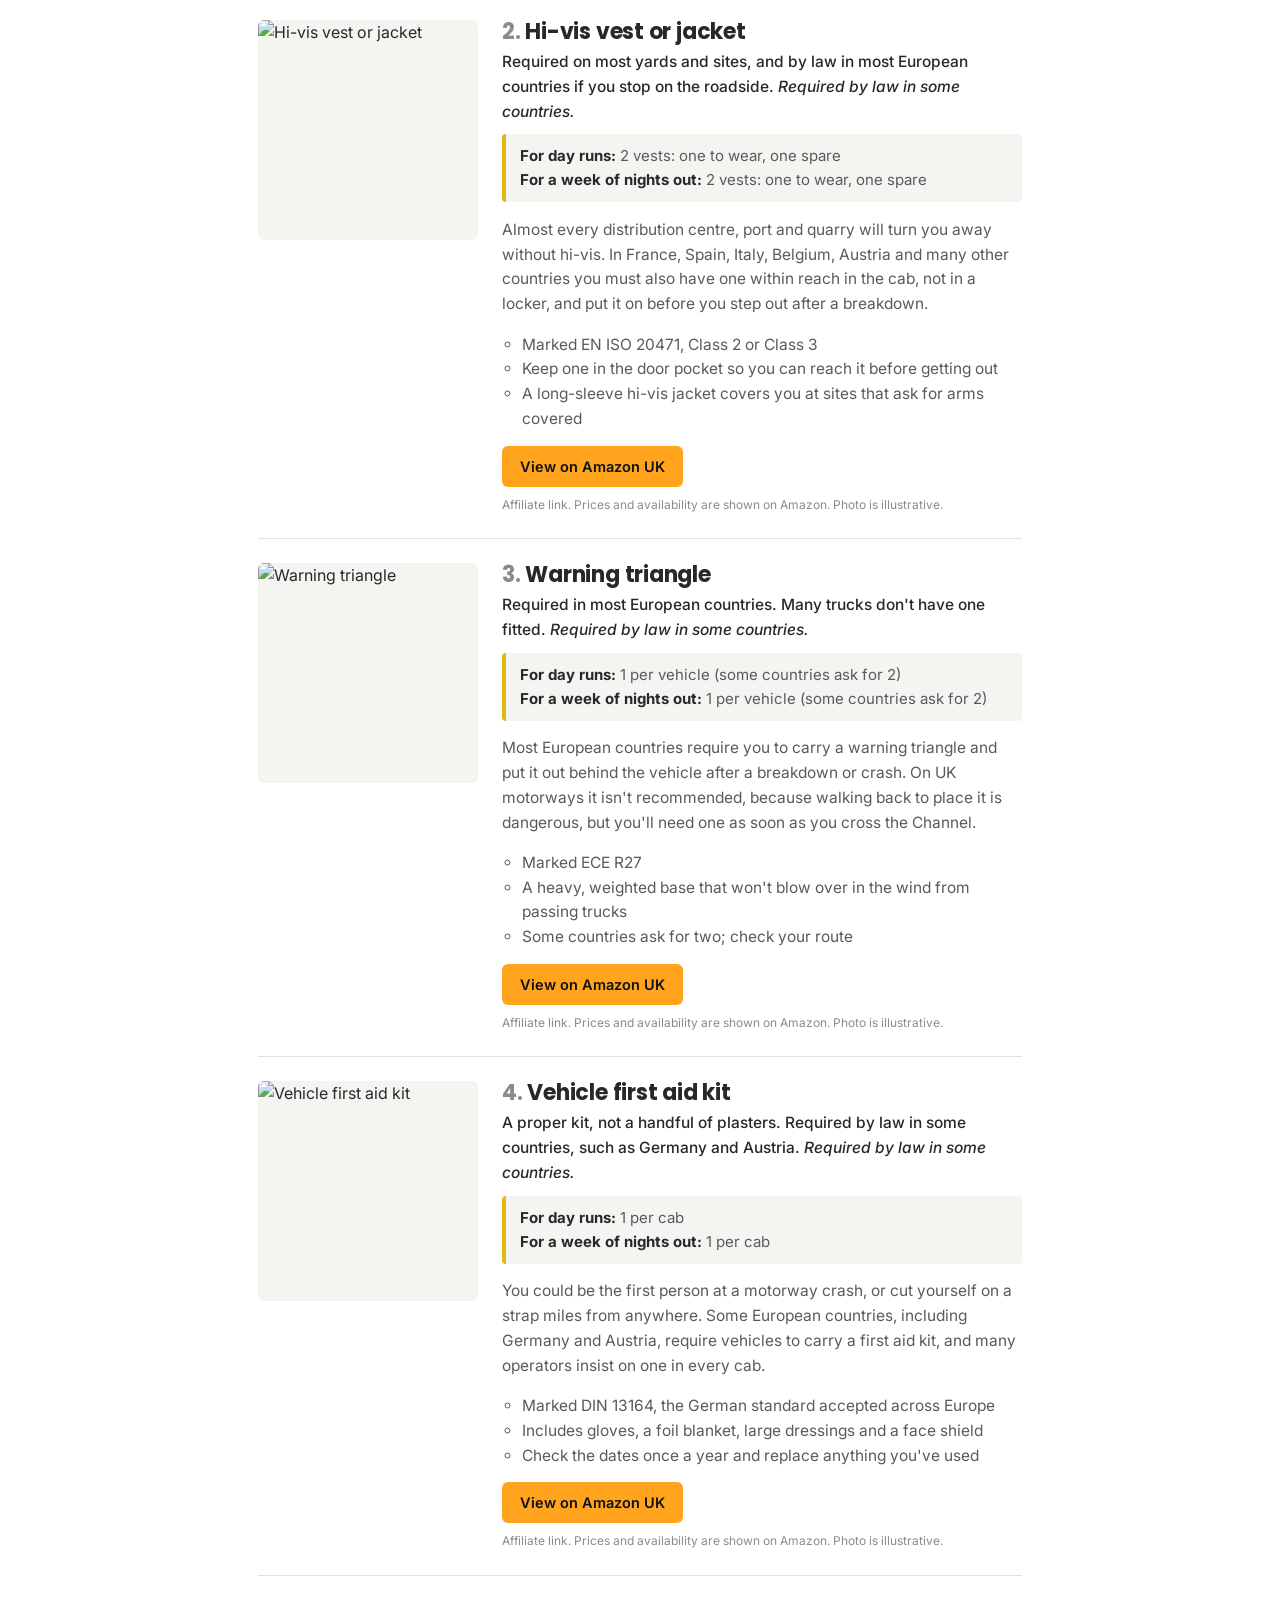
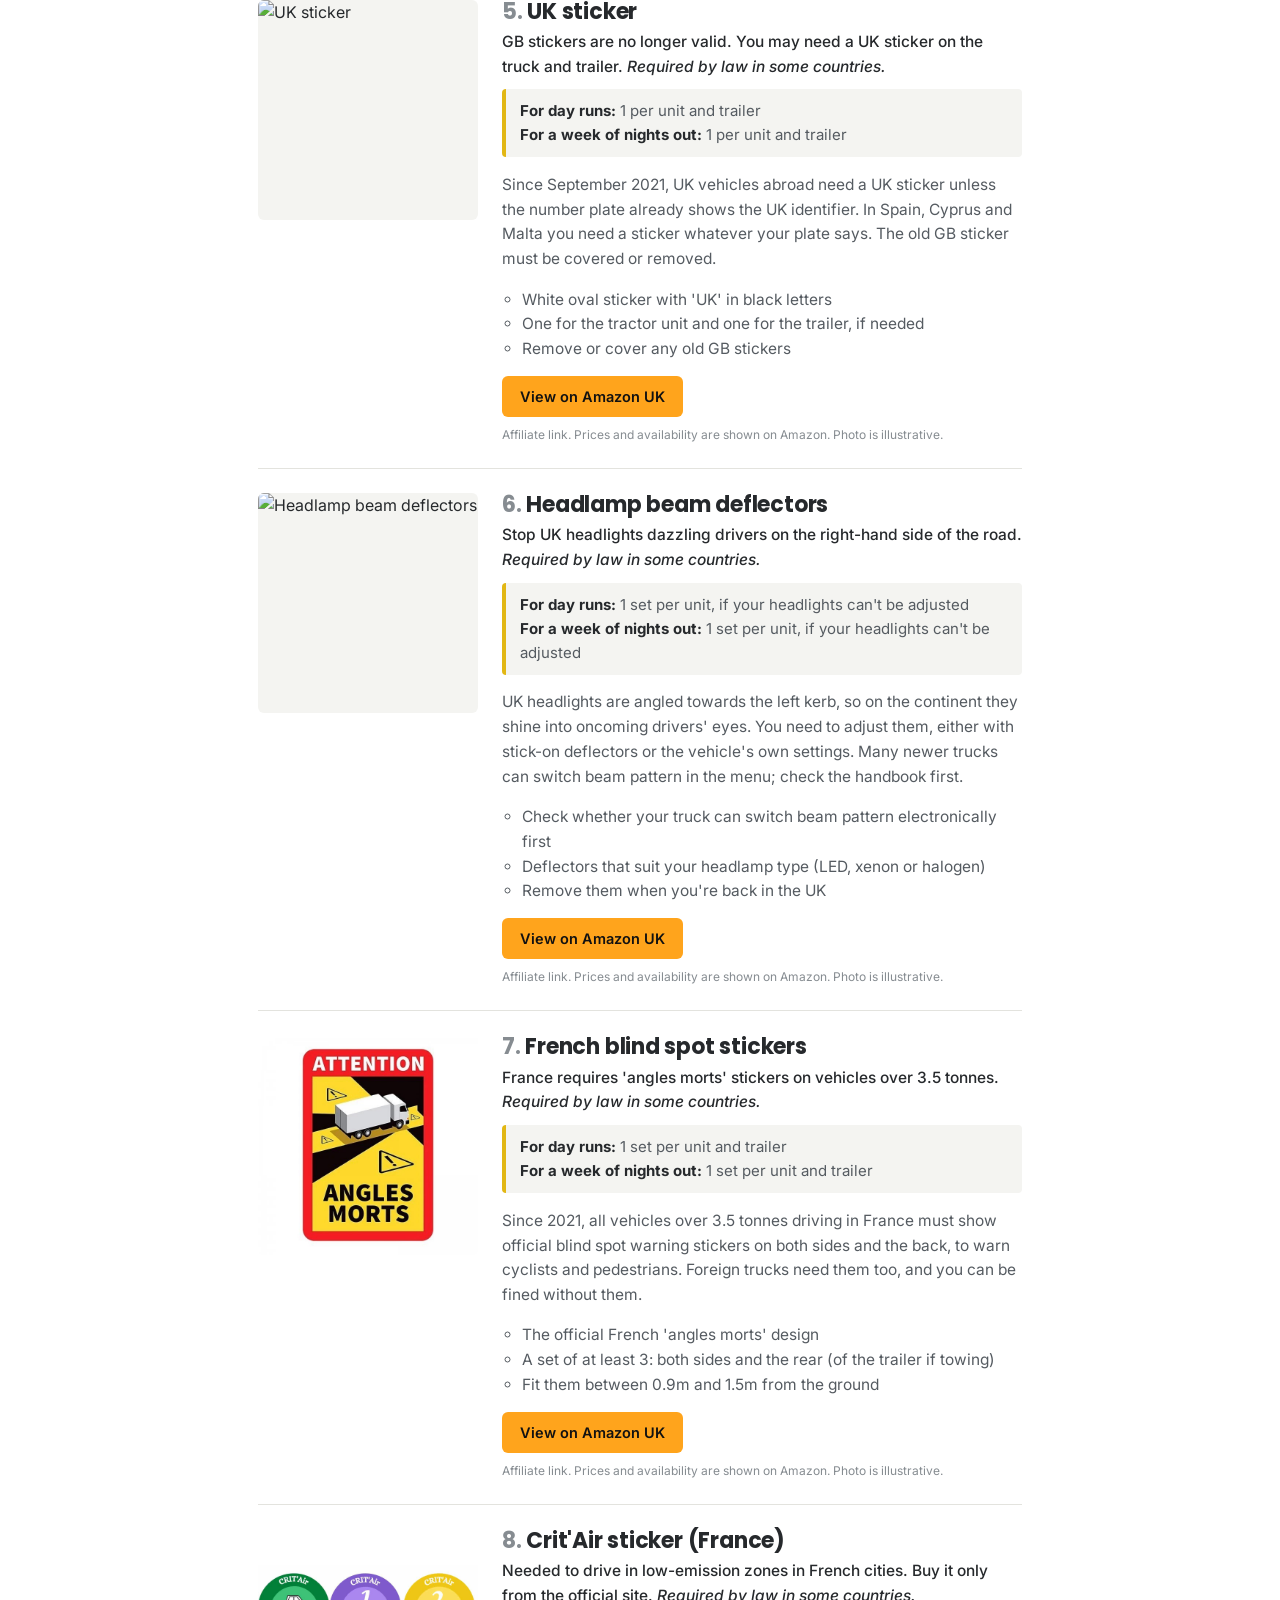
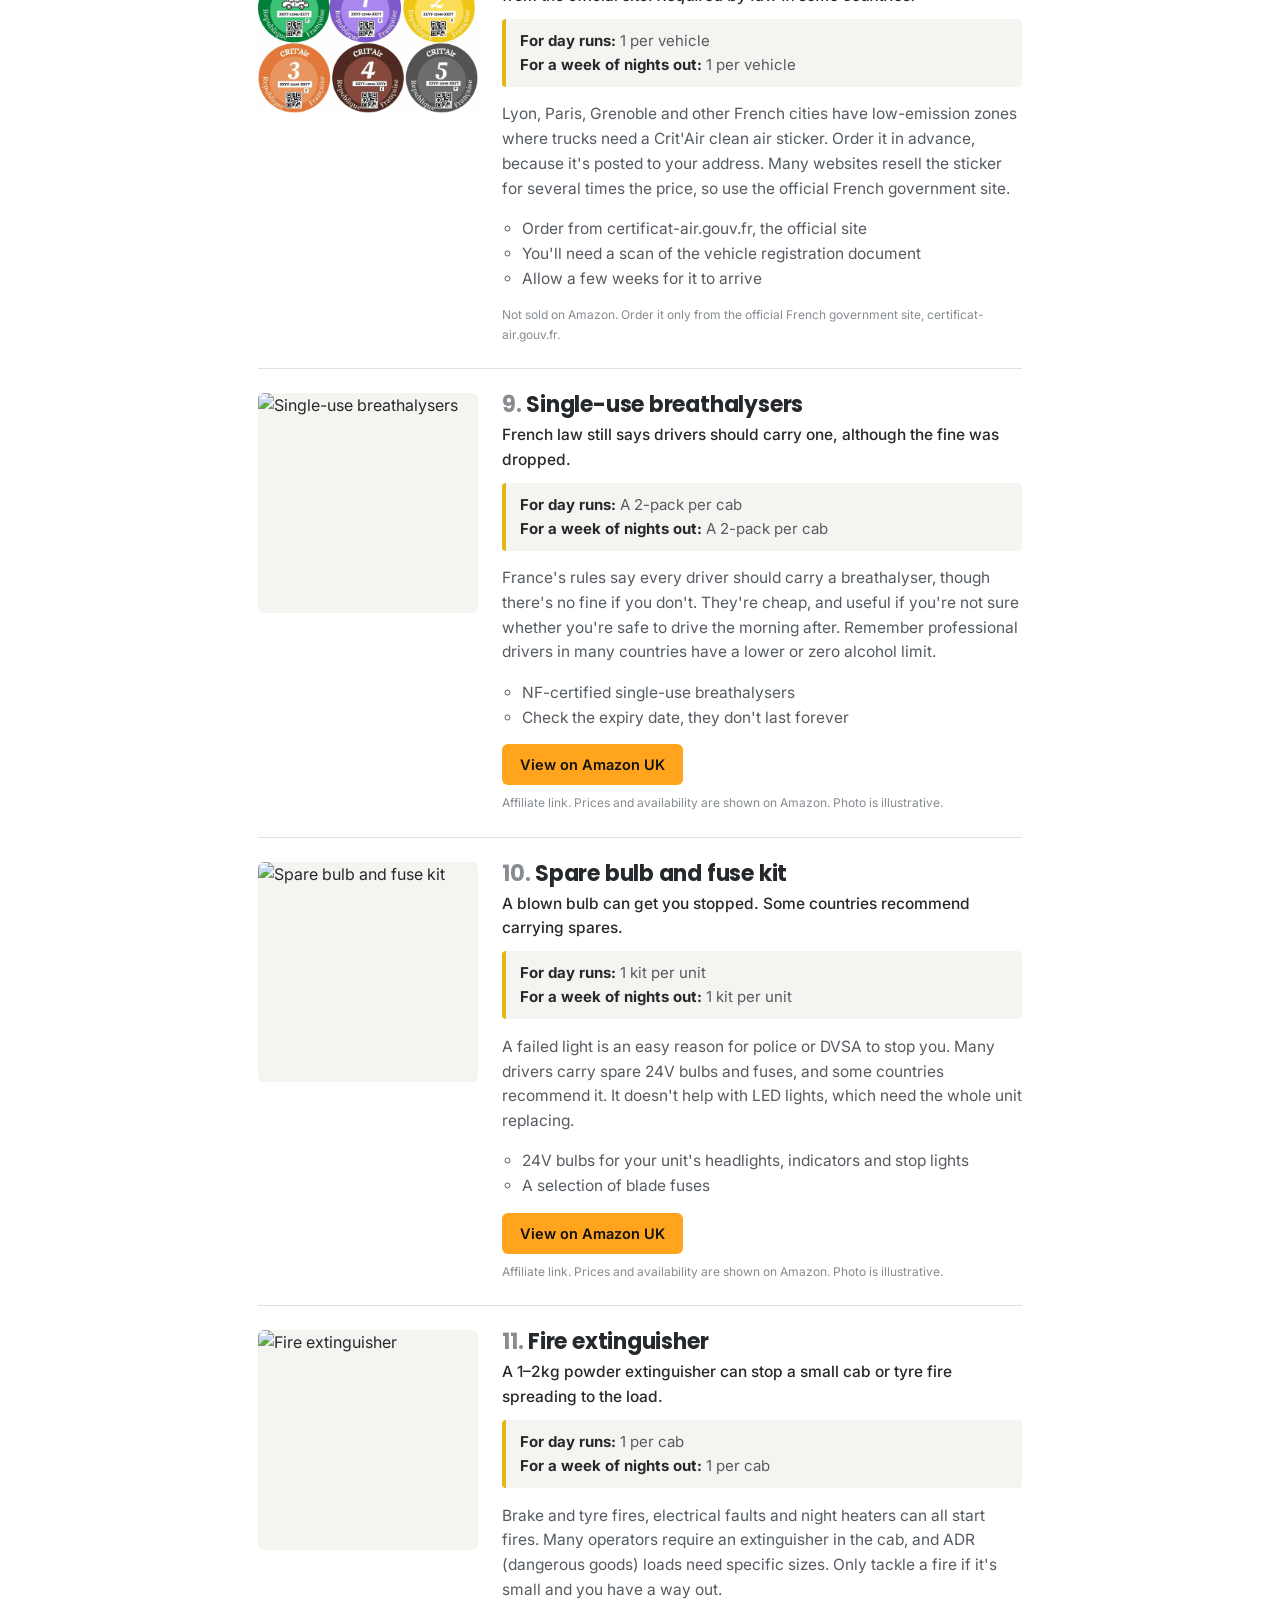
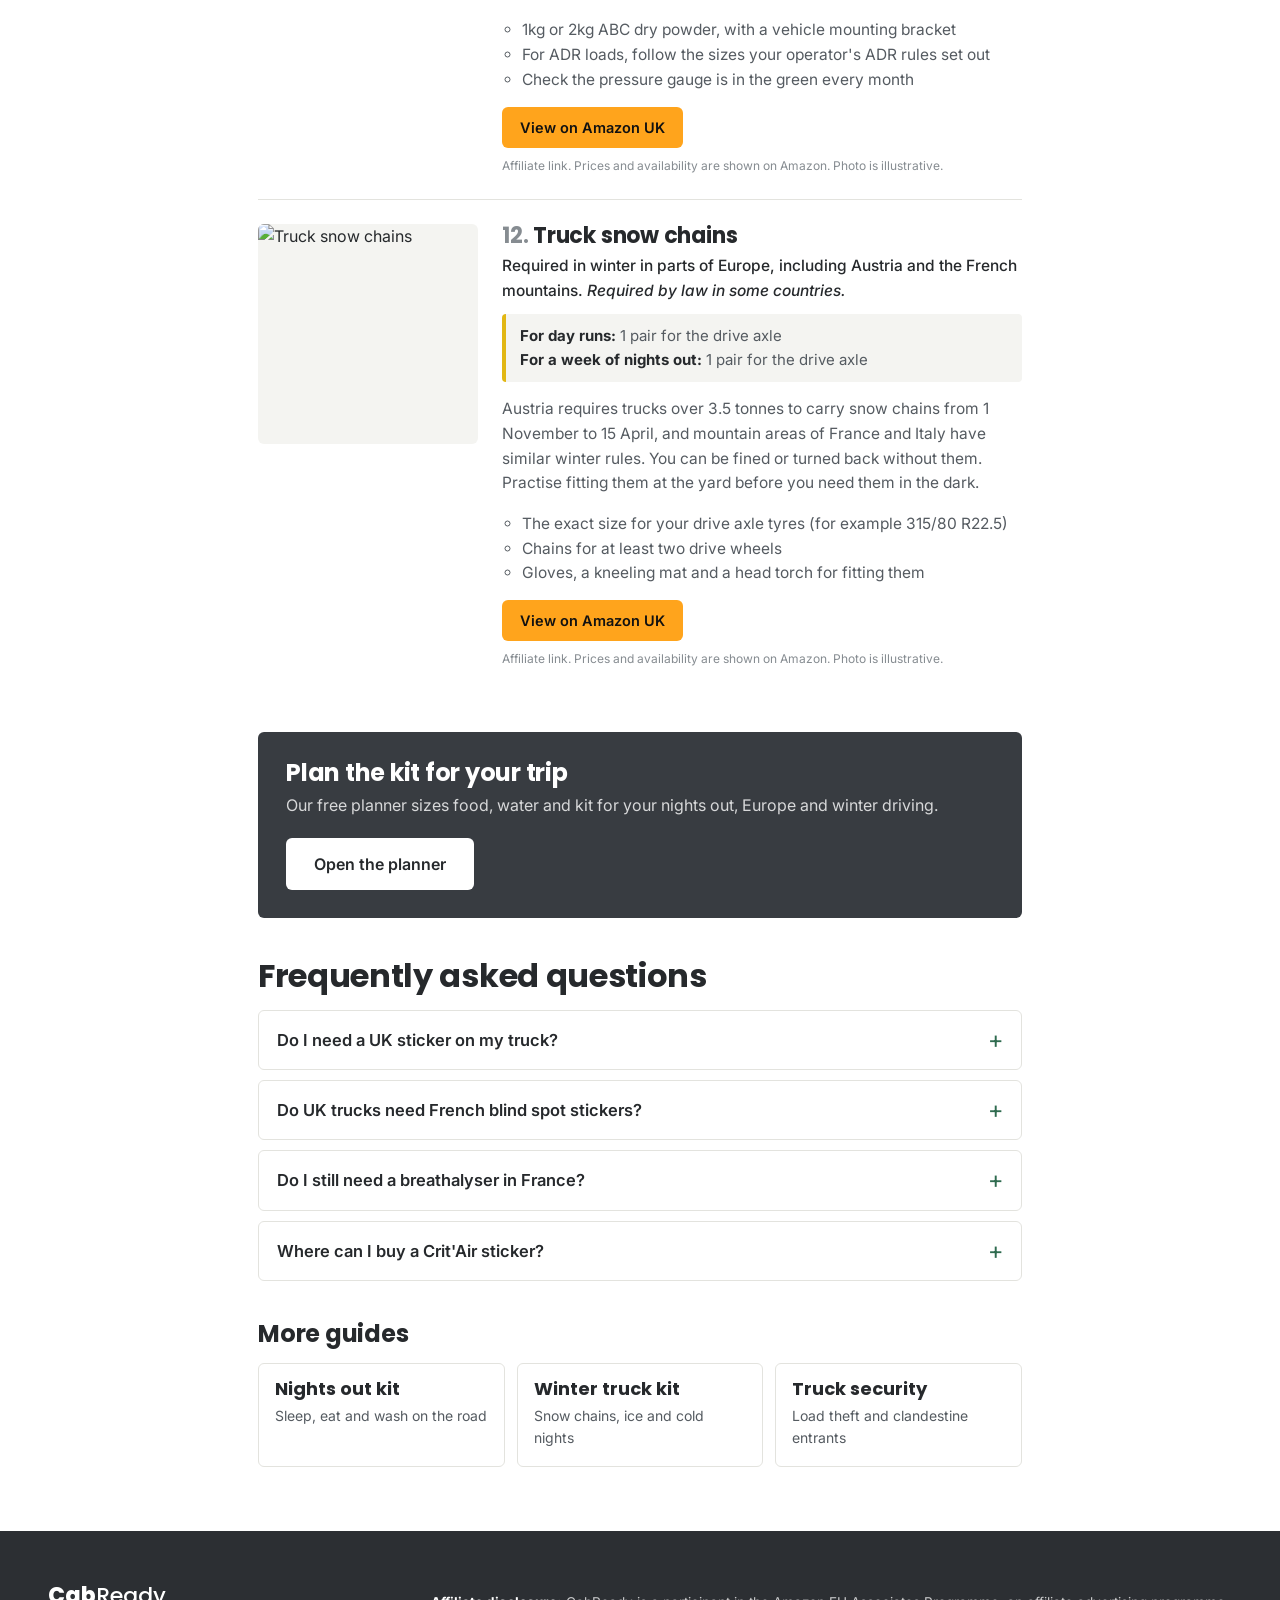
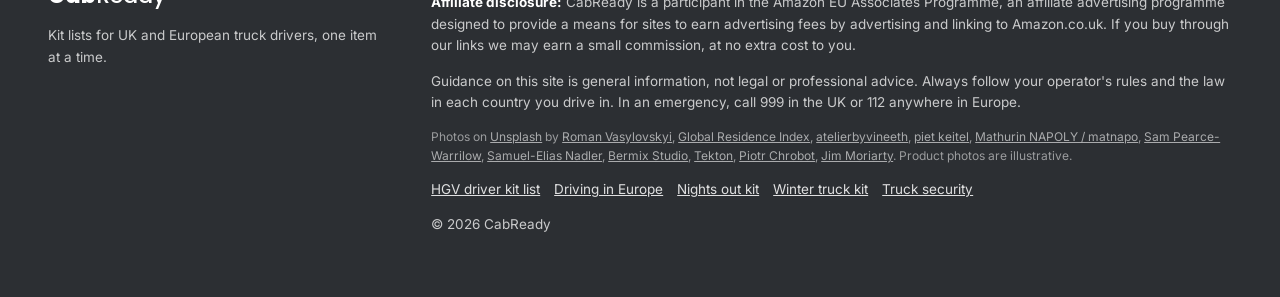
==== commit 079425eb: "Swap product photos and add Crit'Air and blind spot sticker images Replace 17 product photos with cl" ====
--- a/driving-a-truck-in-europe/index.html
+++ b/driving-a-truck-in-europe/index.html
@@ -85,7 +85,7 @@
           </div>
         </li>
         <li class="guide-item" id="hivis">
-          <img src="https://images.unsplash.com/photo-1612787114413-a5e60ede7db8?auto=format&fit=crop&w=600&h=600&q=75" alt="Hi-vis vest or jacket" loading="lazy" width="600" height="600">
+          <img src="https://images.unsplash.com/photo-1764328165995-0624c280a6d2?auto=format&fit=crop&w=600&h=600&q=75" alt="Hi-vis vest or jacket" loading="lazy" width="600" height="600">
           <div>
             <h3>Hi-vis vest or jacket</h3>
             <p class="gi-summary">Required on most yards and sites, and by law in most European countries if you stop on the roadside. <em>Required by law in some countries.</em></p>
@@ -97,7 +97,7 @@
           </div>
         </li>
         <li class="guide-item" id="triangle">
-          <img src="https://images.unsplash.com/photo-1600609593831-1cd5ffa6930e?auto=format&fit=crop&w=600&h=600&q=75" alt="Warning triangle" loading="lazy" width="600" height="600">
+          <img src="https://images.unsplash.com/photo-1623048793098-1f9638de7c49?auto=format&fit=crop&w=600&h=600&q=75" alt="Warning triangle" loading="lazy" width="600" height="600">
           <div>
             <h3>Warning triangle</h3>
             <p class="gi-summary">Required in most European countries. Many trucks don't have one fitted. <em>Required by law in some countries.</em></p>
@@ -145,7 +145,7 @@
           </div>
         </li>
         <li class="guide-item" id="blindspot">
-          <img src="https://images.unsplash.com/photo-1768554058655-ffc14e476826?auto=format&fit=crop&w=600&h=600&q=75" alt="French blind spot stickers" loading="lazy" width="600" height="600">
+          <img src="../images/blindspot.jpg" alt="French blind spot stickers" loading="lazy" width="600" height="600">
           <div>
             <h3>French blind spot stickers</h3>
             <p class="gi-summary">France requires 'angles morts' stickers on vehicles over 3.5 tonnes. <em>Required by law in some countries.</em></p>
@@ -157,7 +157,7 @@
           </div>
         </li>
         <li class="guide-item" id="critair">
-          <img src="https://images.unsplash.com/photo-1621981386829-9b458a2cddde?auto=format&fit=crop&w=600&h=600&q=75" alt="Crit'Air sticker (France)" loading="lazy" width="600" height="600">
+          <img src="../images/critair.jpg" alt="Crit'Air sticker (France)" loading="lazy" width="600" height="600">
           <div>
             <h3>Crit'Air sticker (France)</h3>
             <p class="gi-summary">Needed to drive in low-emission zones in French cities. Buy it only from the official site. <em>Required by law in some countries.</em></p>
@@ -168,7 +168,7 @@
           </div>
         </li>
         <li class="guide-item" id="breathalyser">
-          <img src="https://images.unsplash.com/photo-1602607771743-9f829d8419e9?auto=format&fit=crop&w=600&h=600&q=75" alt="Single-use breathalysers" loading="lazy" width="600" height="600">
+          <img src="https://images.unsplash.com/photo-1676629922083-96d147ab81a9?auto=format&fit=crop&w=600&h=600&q=75" alt="Single-use breathalysers" loading="lazy" width="600" height="600">
           <div>
             <h3>Single-use breathalysers</h3>
             <p class="gi-summary">French law still says drivers should carry one, although the fine was dropped.</p>
@@ -192,7 +192,7 @@
           </div>
         </li>
         <li class="guide-item" id="extinguisher">
-          <img src="https://images.unsplash.com/photo-1625958936686-a9343dc35b5b?auto=format&fit=crop&w=600&h=600&q=75" alt="Fire extinguisher" loading="lazy" width="600" height="600">
+          <img src="https://images.unsplash.com/photo-1496745109441-36ea45fed379?auto=format&fit=crop&w=600&h=600&q=75" alt="Fire extinguisher" loading="lazy" width="600" height="600">
           <div>
             <h3>Fire extinguisher</h3>
             <p class="gi-summary">A 1–2kg powder extinguisher can stop a small cab or tyre fire spreading to the load.</p>
@@ -265,7 +265,7 @@
           Amazon.co.uk. If you buy through our links we may earn a small commission, at no extra cost to you.
         </p>
         <p>Guidance on this site is general information, not legal or professional advice. Always follow your operator's rules and the law in each country you drive in. In an emergency, call 999 in the UK or 112 anywhere in Europe.</p>
-        <p class="credits">Photos on <a href='https://unsplash.com' target='_blank' rel='noopener'>Unsplash</a> by <a href="https://unsplash.com/@rvasilovski" target="_blank" rel="noopener">Roman Vasylovskyi</a>, <a href="https://unsplash.com/@globalresidenceindex" target="_blank" rel="noopener">Global Residence Index</a>, <a href="https://unsplash.com/@raecaspar" target="_blank" rel="noopener">Caspar Rae</a>, <a href="https://unsplash.com/@galaxim" target="_blank" rel="noopener">은 하</a>, <a href="https://unsplash.com/@matnapo" target="_blank" rel="noopener">Mathurin NAPOLY / matnapo</a>, <a href="https://unsplash.com/@sjpw" target="_blank" rel="noopener">Sam Pearce-Warrilow</a>, <a href="https://unsplash.com/@mrsamuelelias" target="_blank" rel="noopener">Samuel-Elias Nadler</a>, <a href="https://unsplash.com/@p_kuzovkova" target="_blank" rel="noopener">Polina Kuzovkova</a>, <a href="https://unsplash.com/@ibrahimboran" target="_blank" rel="noopener">Ibrahim Boran</a>, <a href="https://unsplash.com/@edrecestansberry" target="_blank" rel="noopener">Edrece Stansberry</a>, <a href="https://unsplash.com/@tekton_tools" target="_blank" rel="noopener">Tekton</a>, <a href="https://unsplash.com/@kevphotomcr" target="_blank" rel="noopener">Tak Kei Wong</a>, <a href="https://unsplash.com/@jim_moriarty" target="_blank" rel="noopener">Jim Moriarty</a>. Product photos are illustrative.</p>
+        <p class="credits">Photos on <a href='https://unsplash.com' target='_blank' rel='noopener'>Unsplash</a> by <a href="https://unsplash.com/@rvasilovski" target="_blank" rel="noopener">Roman Vasylovskyi</a>, <a href="https://unsplash.com/@globalresidenceindex" target="_blank" rel="noopener">Global Residence Index</a>, <a href="https://unsplash.com/@atelierbyvineeth" target="_blank" rel="noopener">atelierbyvineeth</a>, <a href="https://unsplash.com/@piet_keitel" target="_blank" rel="noopener">piet keitel</a>, <a href="https://unsplash.com/@matnapo" target="_blank" rel="noopener">Mathurin NAPOLY / matnapo</a>, <a href="https://unsplash.com/@sjpw" target="_blank" rel="noopener">Sam Pearce-Warrilow</a>, <a href="https://unsplash.com/@mrsamuelelias" target="_blank" rel="noopener">Samuel-Elias Nadler</a>, <a href="https://unsplash.com/@bermixstudio" target="_blank" rel="noopener">Bermix Studio</a>, <a href="https://unsplash.com/@tekton_tools" target="_blank" rel="noopener">Tekton</a>, <a href="https://unsplash.com/@chrumo" target="_blank" rel="noopener">Piotr Chrobot</a>, <a href="https://unsplash.com/@jim_moriarty" target="_blank" rel="noopener">Jim Moriarty</a>. Product photos are illustrative.</p>
         <p class="footer-guides"><a href="../">HGV driver kit list</a><a href="../driving-a-truck-in-europe/">Driving in Europe</a><a href="../truck-nights-out-kit/">Nights out kit</a><a href="../winter-truck-kit/">Winter truck kit</a><a href="../truck-security/">Truck security</a></p>
         <p>© 2026 CabReady</p>
       </div>
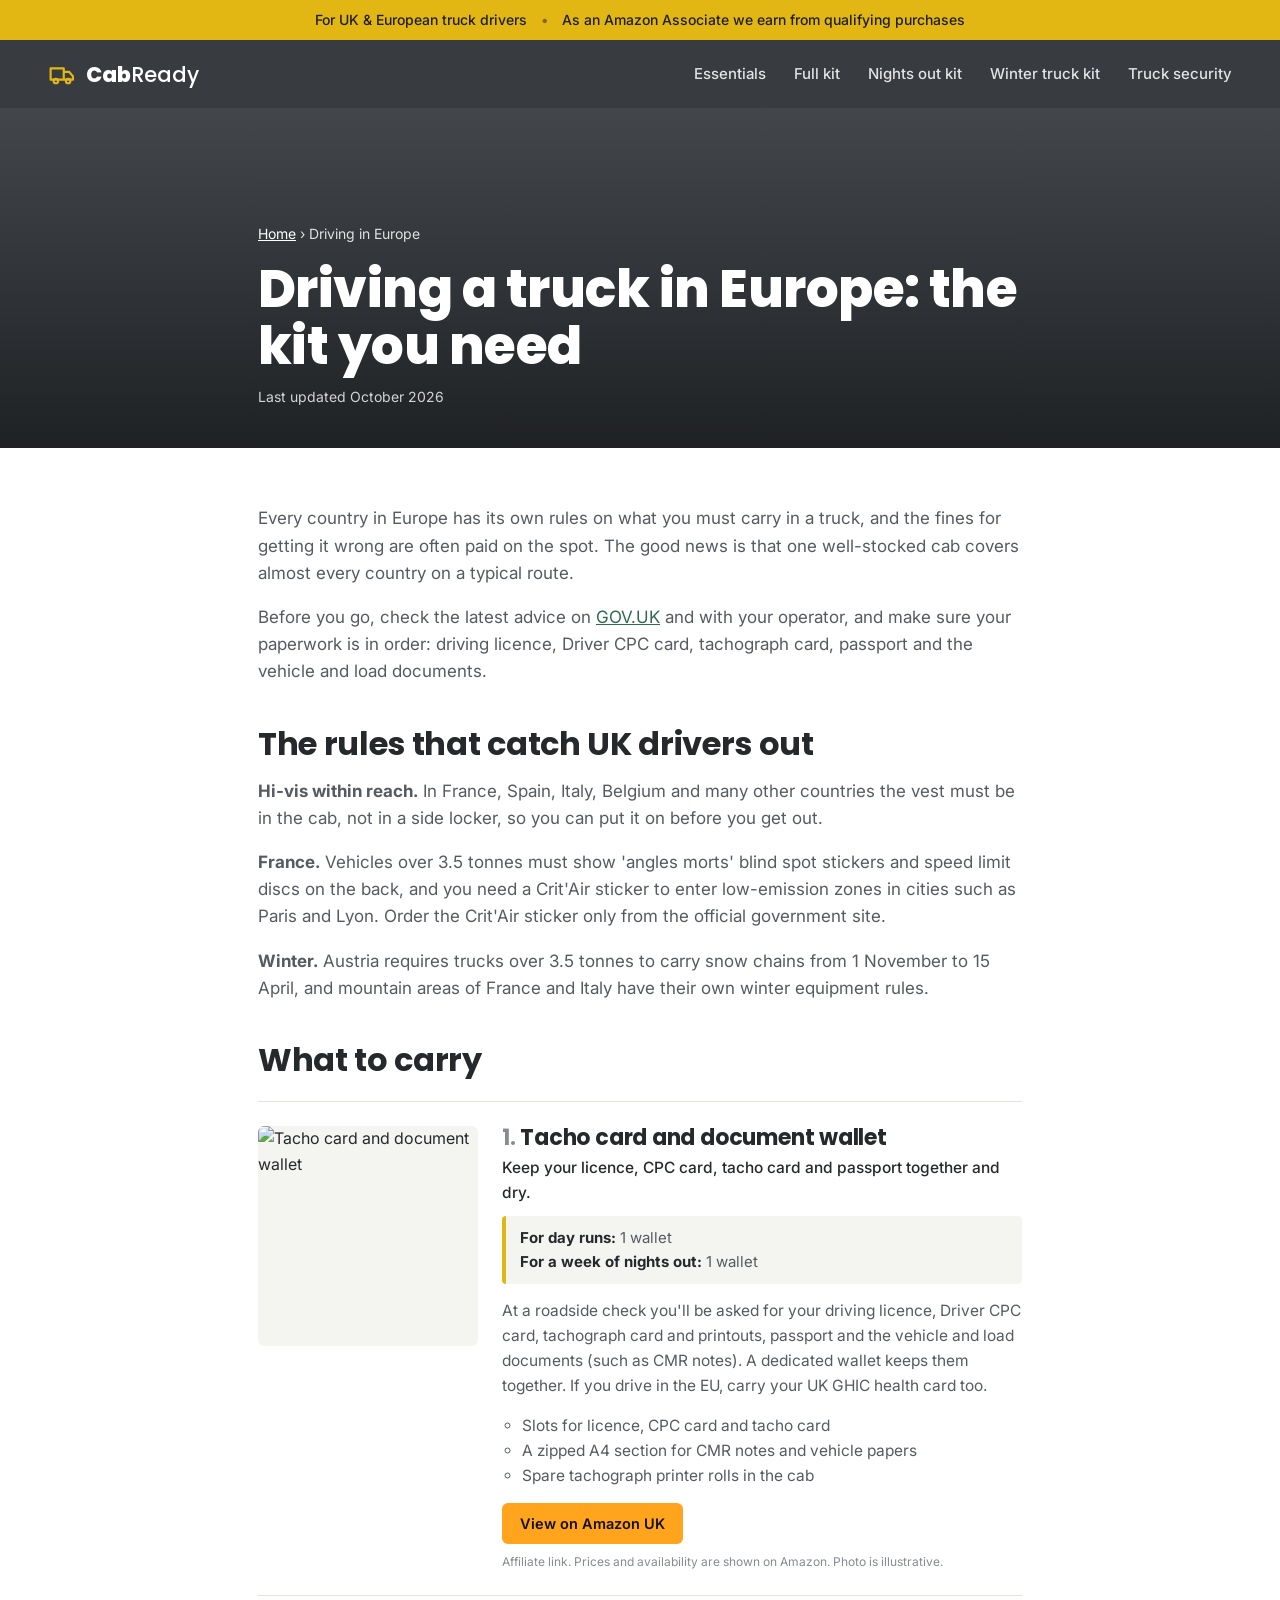
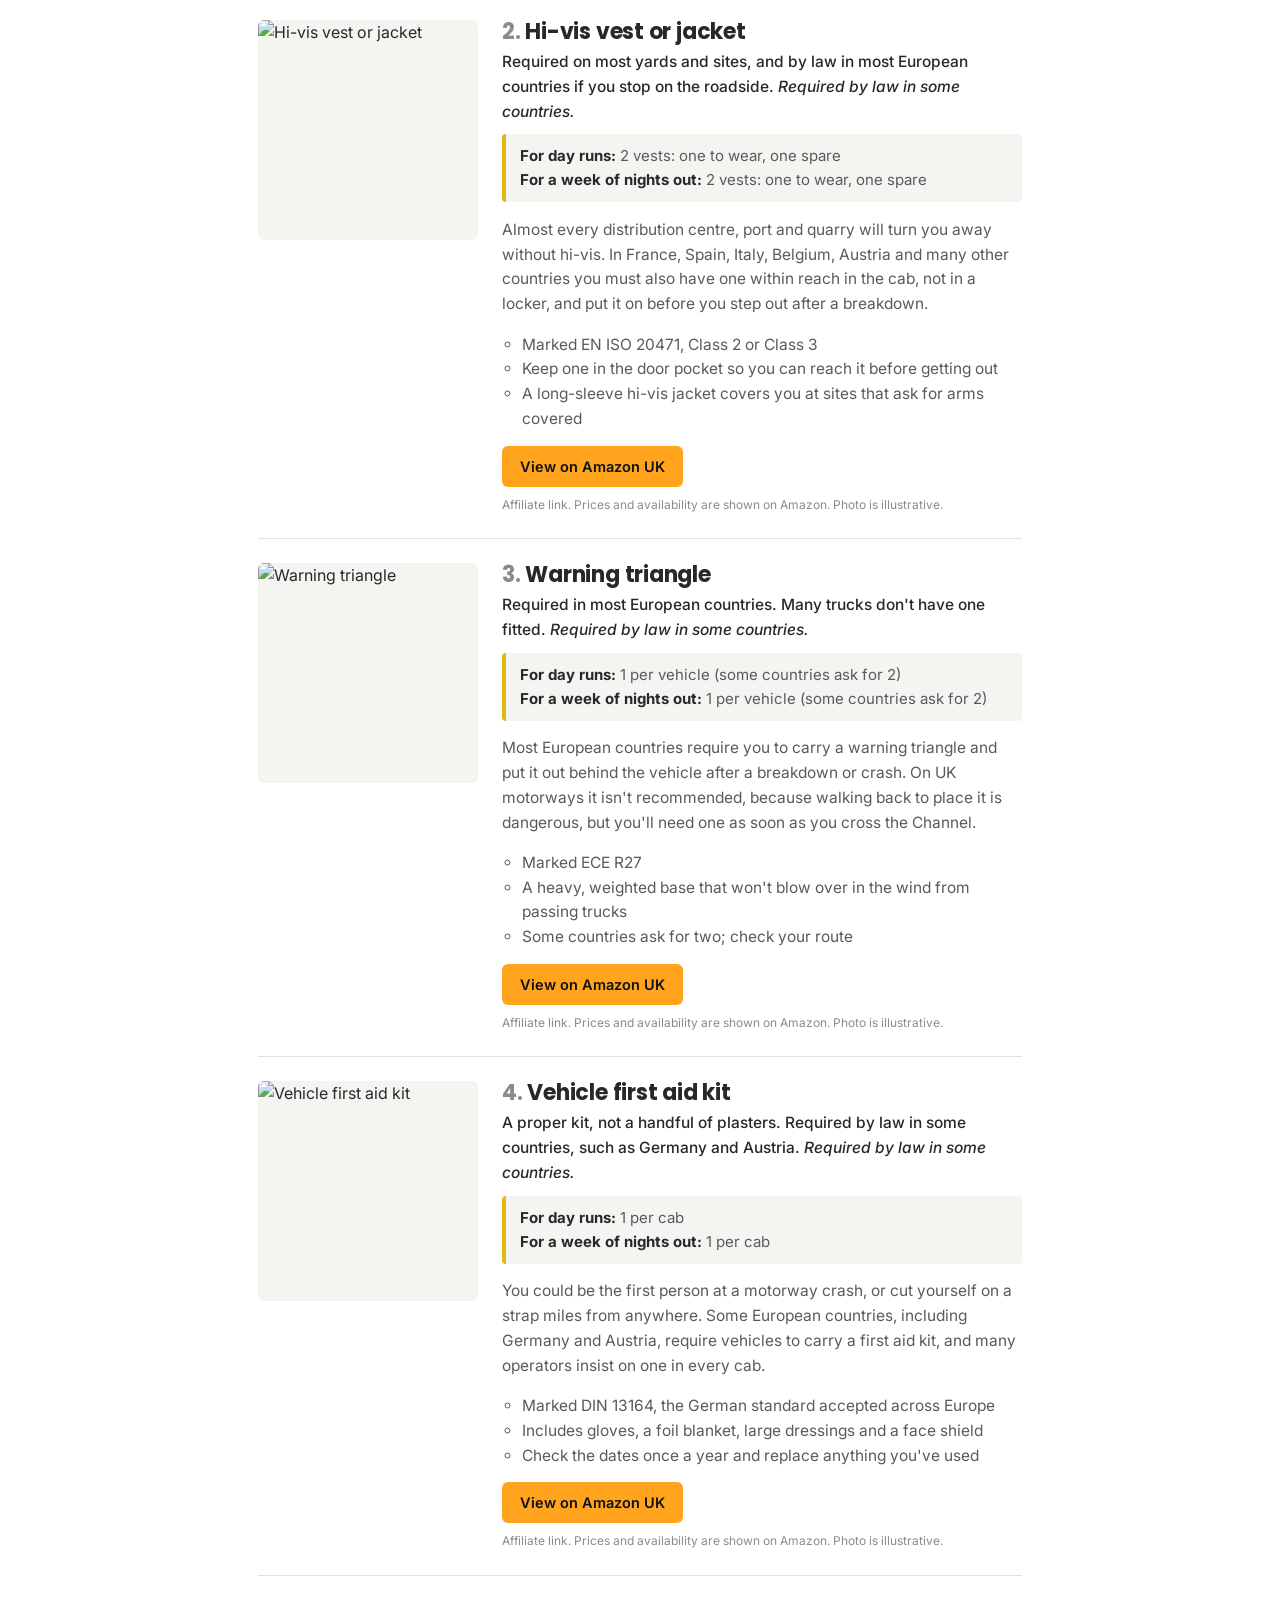
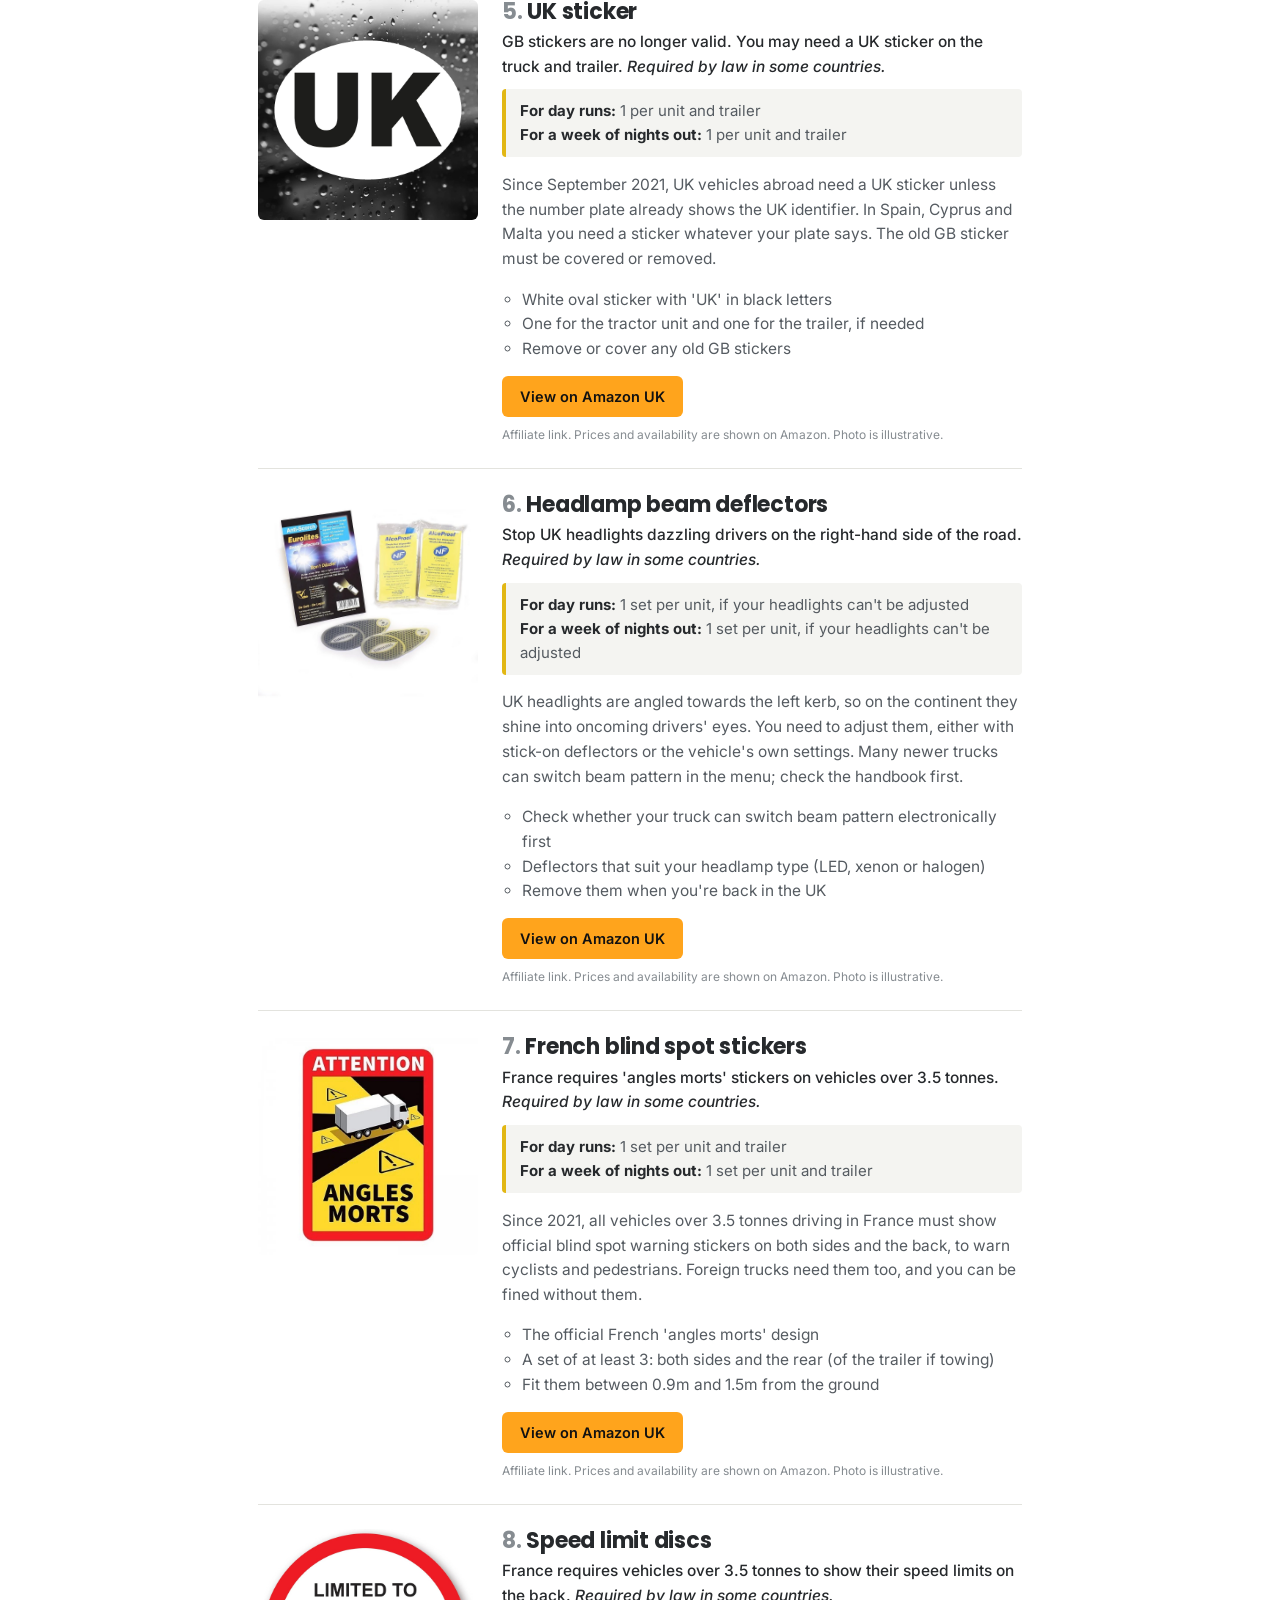
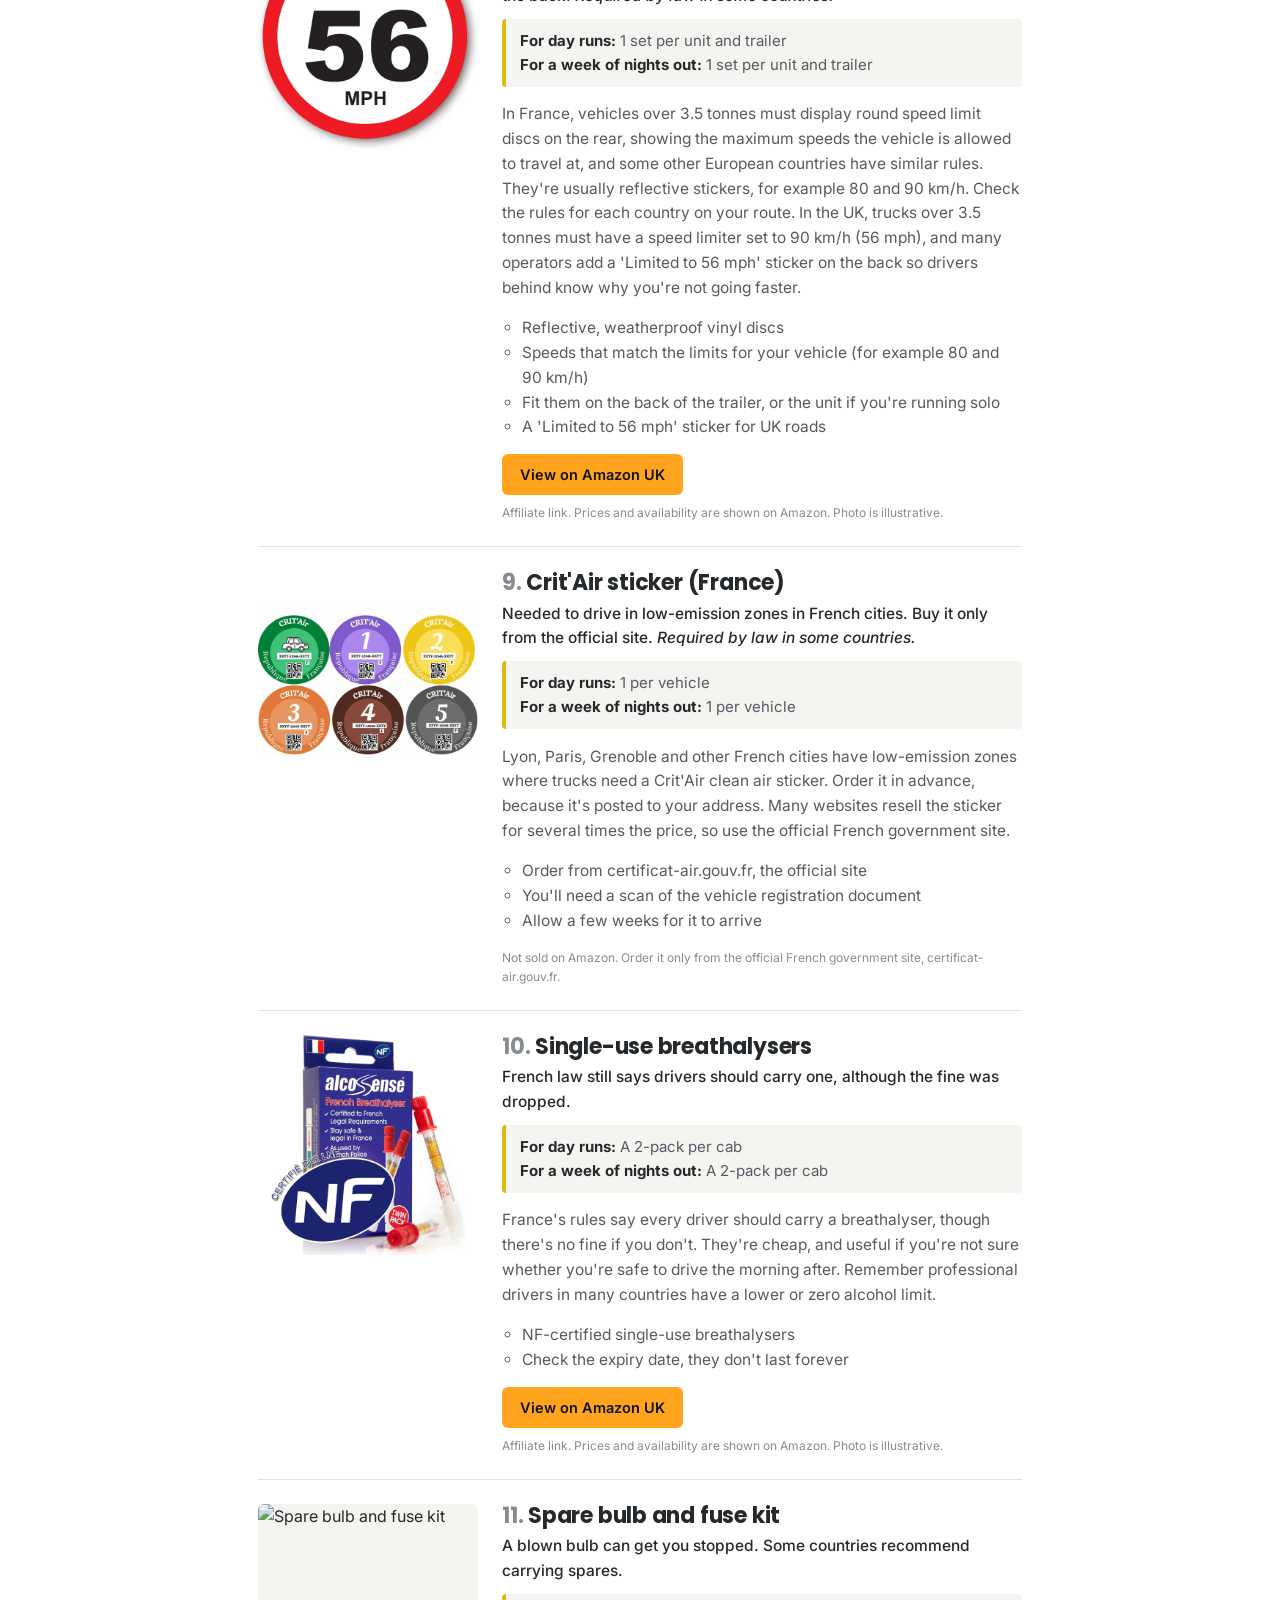
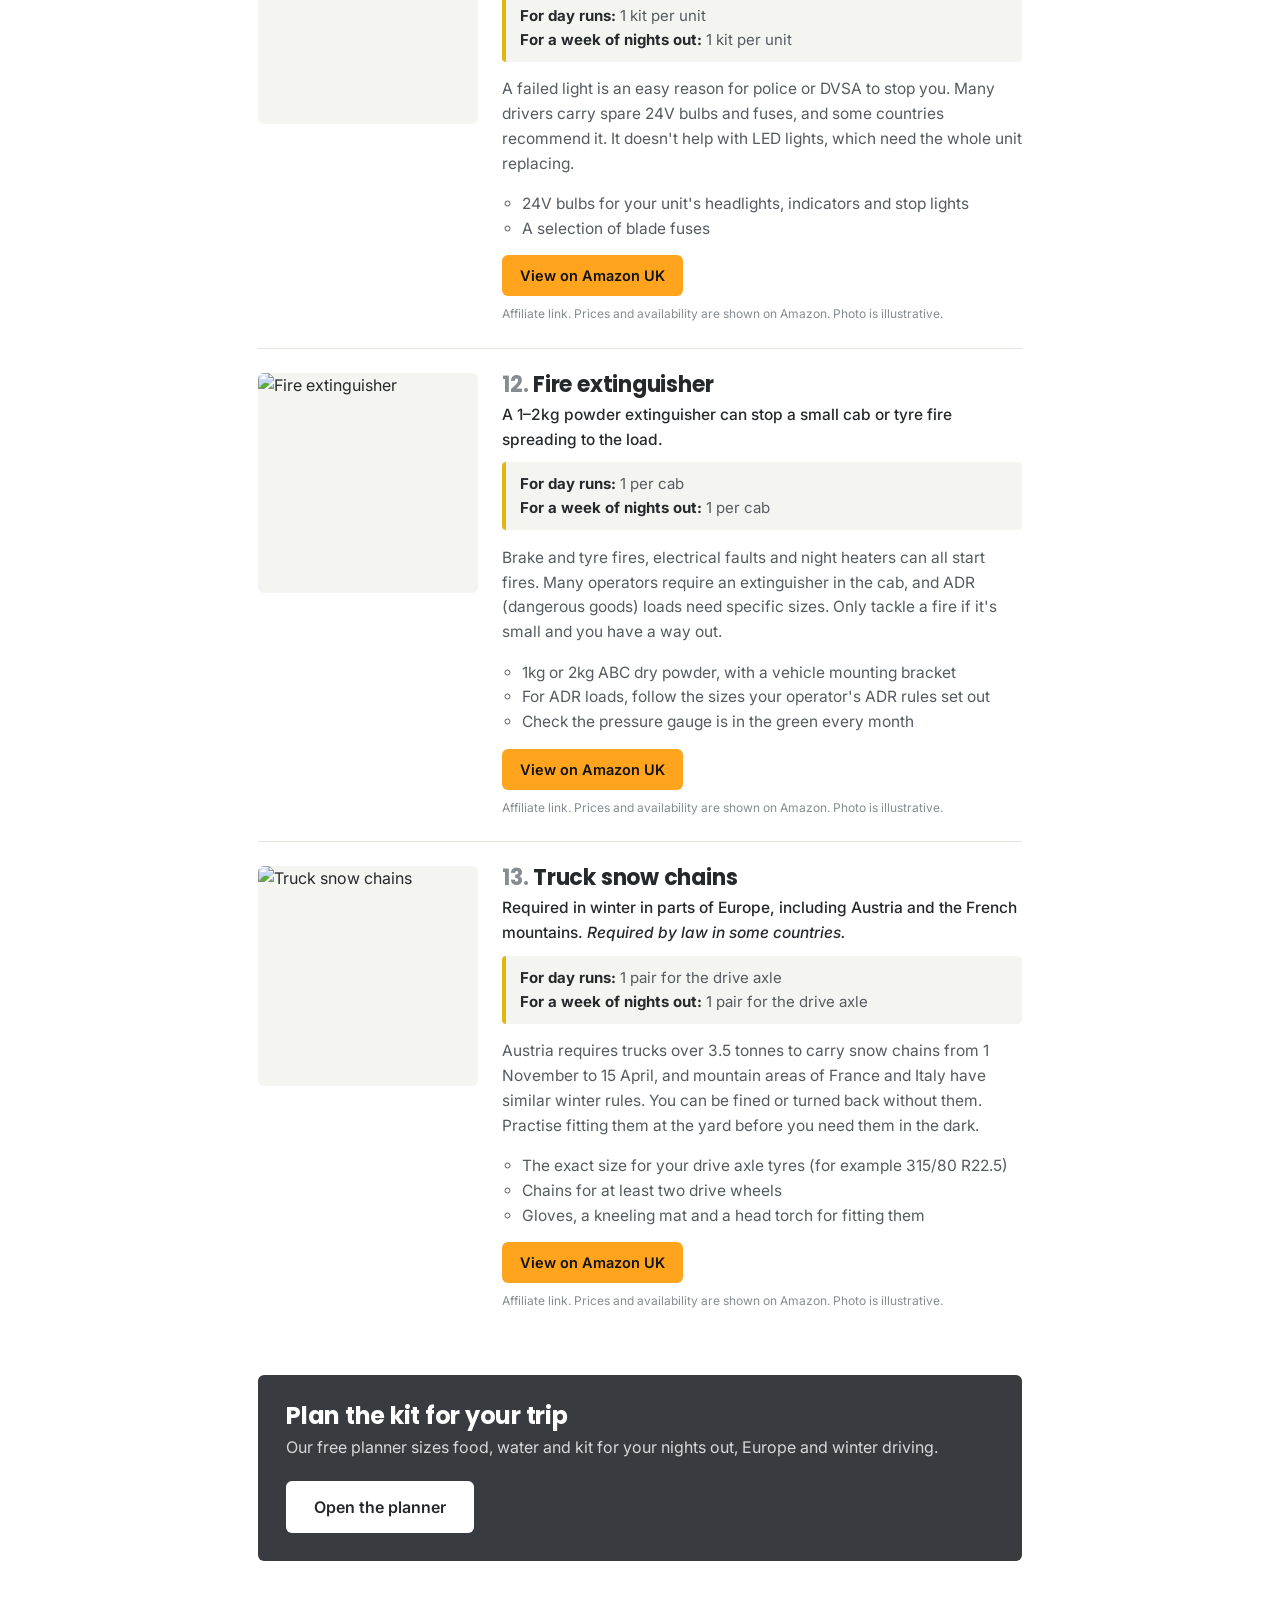
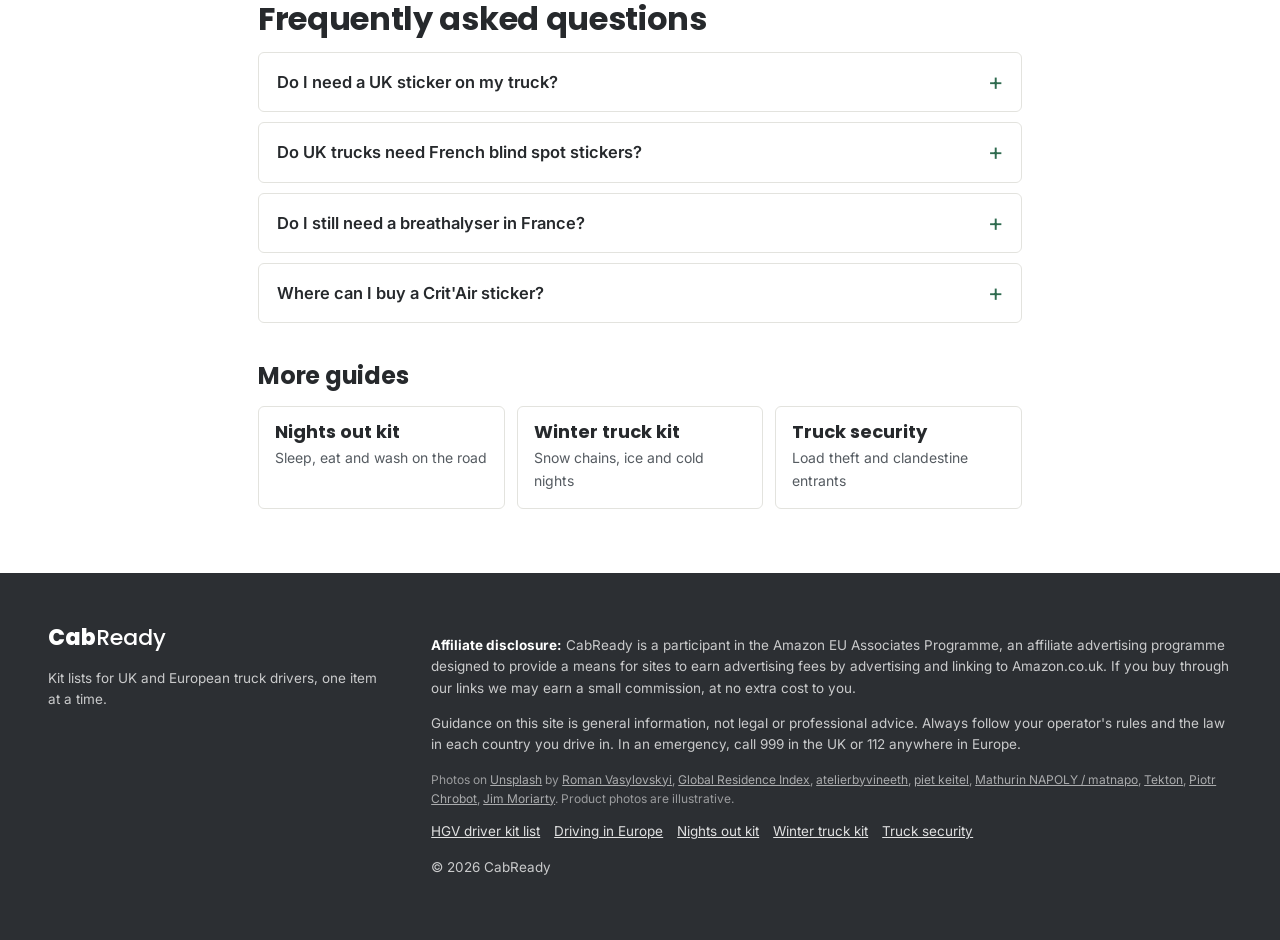
==== commit a97d4ee1: "Add speed limit discs and 3-point contact items; more product images New items: speed limit discs (D" ====
--- a/driving-a-truck-in-europe/index.html
+++ b/driving-a-truck-in-europe/index.html
@@ -66,7 +66,7 @@
         <p>Before you go, check the latest advice on <a href="https://www.gov.uk/guidance/driving-in-the-eu" target="_blank" rel="noopener">GOV.UK</a> and with your operator, and make sure your paperwork is in order: driving licence, Driver CPC card, tachograph card, passport and the vehicle and load documents.</p>
         <h2>The rules that catch UK drivers out</h2>
         <p><strong>Hi-vis within reach.</strong> In France, Spain, Italy, Belgium and many other countries the vest must be in the cab, not in a side locker, so you can put it on before you get out.</p>
-        <p><strong>France.</strong> Vehicles over 3.5 tonnes must show 'angles morts' blind spot stickers, and you need a Crit'Air sticker to enter low-emission zones in cities such as Paris and Lyon. Order the Crit'Air sticker only from the official government site.</p>
+        <p><strong>France.</strong> Vehicles over 3.5 tonnes must show 'angles morts' blind spot stickers and speed limit discs on the back, and you need a Crit'Air sticker to enter low-emission zones in cities such as Paris and Lyon. Order the Crit'Air sticker only from the official government site.</p>
         <p><strong>Winter.</strong> Austria requires trucks over 3.5 tonnes to carry snow chains from 1 November to 15 April, and mountain areas of France and Italy have their own winter equipment rules.</p>
         <h2>What to carry</h2>
       </div>
@@ -121,7 +121,7 @@
           </div>
         </li>
         <li class="guide-item" id="ukSticker">
-          <img src="https://images.unsplash.com/photo-1578002244268-ba3221818d98?auto=format&fit=crop&w=600&h=600&q=75" alt="UK sticker" loading="lazy" width="600" height="600">
+          <img src="../images/ukSticker.jpg" alt="UK sticker" loading="lazy" width="600" height="600">
           <div>
             <h3>UK sticker</h3>
             <p class="gi-summary">GB stickers are no longer valid. You may need a UK sticker on the truck and trailer. <em>Required by law in some countries.</em></p>
@@ -133,7 +133,7 @@
           </div>
         </li>
         <li class="guide-item" id="deflectors">
-          <img src="https://images.unsplash.com/photo-1549207107-2704df6b92ab?auto=format&fit=crop&w=600&h=600&q=75" alt="Headlamp beam deflectors" loading="lazy" width="600" height="600">
+          <img src="../images/deflectors.jpg" alt="Headlamp beam deflectors" loading="lazy" width="600" height="600">
           <div>
             <h3>Headlamp beam deflectors</h3>
             <p class="gi-summary">Stop UK headlights dazzling drivers on the right-hand side of the road. <em>Required by law in some countries.</em></p>
@@ -156,6 +156,18 @@
           <p class="gi-note">Affiliate link. Prices and availability are shown on Amazon. Photo is illustrative.</p>
           </div>
         </li>
+        <li class="guide-item" id="speeddiscs">
+          <img src="../images/speeddiscs.jpg" alt="Speed limit discs" loading="lazy" width="600" height="600">
+          <div>
+            <h3>Speed limit discs</h3>
+            <p class="gi-summary">France requires vehicles over 3.5 tonnes to show their speed limits on the back. <em>Required by law in some countries.</em></p>
+            <p class="gi-amounts"><strong>For day runs:</strong> 1 set per unit and trailer<br><strong>For a week of nights out:</strong> 1 set per unit and trailer</p>
+            <p>In France, vehicles over 3.5 tonnes must display round speed limit discs on the rear, showing the maximum speeds the vehicle is allowed to travel at, and some other European countries have similar rules. They're usually reflective stickers, for example 80 and 90 km/h. Check the rules for each country on your route. In the UK, trucks over 3.5 tonnes must have a speed limiter set to 90 km/h (56 mph), and many operators add a 'Limited to 56 mph' sticker on the back so drivers behind know why you're not going faster.</p>
+            <ul><li>Reflective, weatherproof vinyl discs</li><li>Speeds that match the limits for your vehicle (for example 80 and 90 km/h)</li><li>Fit them on the back of the trailer, or the unit if you're running solo</li><li>A 'Limited to 56 mph' sticker for UK roads</li></ul>
+            <div class="gi-buys"><a class="btn btn-amazon" href="https://www.amazon.co.uk/s?k=speed%20limit%20disc%20sticker%20truck%2080%2090%20km%2Fh&tag=readyhomeuk-21" target="_blank" rel="sponsored noopener nofollow">View on Amazon UK</a></div>
+          <p class="gi-note">Affiliate link. Prices and availability are shown on Amazon. Photo is illustrative.</p>
+          </div>
+        </li>
         <li class="guide-item" id="critair">
           <img src="../images/critair.jpg" alt="Crit'Air sticker (France)" loading="lazy" width="600" height="600">
           <div>
@@ -168,7 +180,7 @@
           </div>
         </li>
         <li class="guide-item" id="breathalyser">
-          <img src="https://images.unsplash.com/photo-1676629922083-96d147ab81a9?auto=format&fit=crop&w=600&h=600&q=75" alt="Single-use breathalysers" loading="lazy" width="600" height="600">
+          <img src="../images/breathalyser.jpg" alt="Single-use breathalysers" loading="lazy" width="600" height="600">
           <div>
             <h3>Single-use breathalysers</h3>
             <p class="gi-summary">French law still says drivers should carry one, although the fine was dropped.</p>
@@ -265,7 +277,7 @@
           Amazon.co.uk. If you buy through our links we may earn a small commission, at no extra cost to you.
         </p>
         <p>Guidance on this site is general information, not legal or professional advice. Always follow your operator's rules and the law in each country you drive in. In an emergency, call 999 in the UK or 112 anywhere in Europe.</p>
-        <p class="credits">Photos on <a href='https://unsplash.com' target='_blank' rel='noopener'>Unsplash</a> by <a href="https://unsplash.com/@rvasilovski" target="_blank" rel="noopener">Roman Vasylovskyi</a>, <a href="https://unsplash.com/@globalresidenceindex" target="_blank" rel="noopener">Global Residence Index</a>, <a href="https://unsplash.com/@atelierbyvineeth" target="_blank" rel="noopener">atelierbyvineeth</a>, <a href="https://unsplash.com/@piet_keitel" target="_blank" rel="noopener">piet keitel</a>, <a href="https://unsplash.com/@matnapo" target="_blank" rel="noopener">Mathurin NAPOLY / matnapo</a>, <a href="https://unsplash.com/@sjpw" target="_blank" rel="noopener">Sam Pearce-Warrilow</a>, <a href="https://unsplash.com/@mrsamuelelias" target="_blank" rel="noopener">Samuel-Elias Nadler</a>, <a href="https://unsplash.com/@bermixstudio" target="_blank" rel="noopener">Bermix Studio</a>, <a href="https://unsplash.com/@tekton_tools" target="_blank" rel="noopener">Tekton</a>, <a href="https://unsplash.com/@chrumo" target="_blank" rel="noopener">Piotr Chrobot</a>, <a href="https://unsplash.com/@jim_moriarty" target="_blank" rel="noopener">Jim Moriarty</a>. Product photos are illustrative.</p>
+        <p class="credits">Photos on <a href='https://unsplash.com' target='_blank' rel='noopener'>Unsplash</a> by <a href="https://unsplash.com/@rvasilovski" target="_blank" rel="noopener">Roman Vasylovskyi</a>, <a href="https://unsplash.com/@globalresidenceindex" target="_blank" rel="noopener">Global Residence Index</a>, <a href="https://unsplash.com/@atelierbyvineeth" target="_blank" rel="noopener">atelierbyvineeth</a>, <a href="https://unsplash.com/@piet_keitel" target="_blank" rel="noopener">piet keitel</a>, <a href="https://unsplash.com/@matnapo" target="_blank" rel="noopener">Mathurin NAPOLY / matnapo</a>, <a href="https://unsplash.com/@tekton_tools" target="_blank" rel="noopener">Tekton</a>, <a href="https://unsplash.com/@chrumo" target="_blank" rel="noopener">Piotr Chrobot</a>, <a href="https://unsplash.com/@jim_moriarty" target="_blank" rel="noopener">Jim Moriarty</a>. Product photos are illustrative.</p>
         <p class="footer-guides"><a href="../">HGV driver kit list</a><a href="../driving-a-truck-in-europe/">Driving in Europe</a><a href="../truck-nights-out-kit/">Nights out kit</a><a href="../winter-truck-kit/">Winter truck kit</a><a href="../truck-security/">Truck security</a></p>
         <p>© 2026 CabReady</p>
       </div>
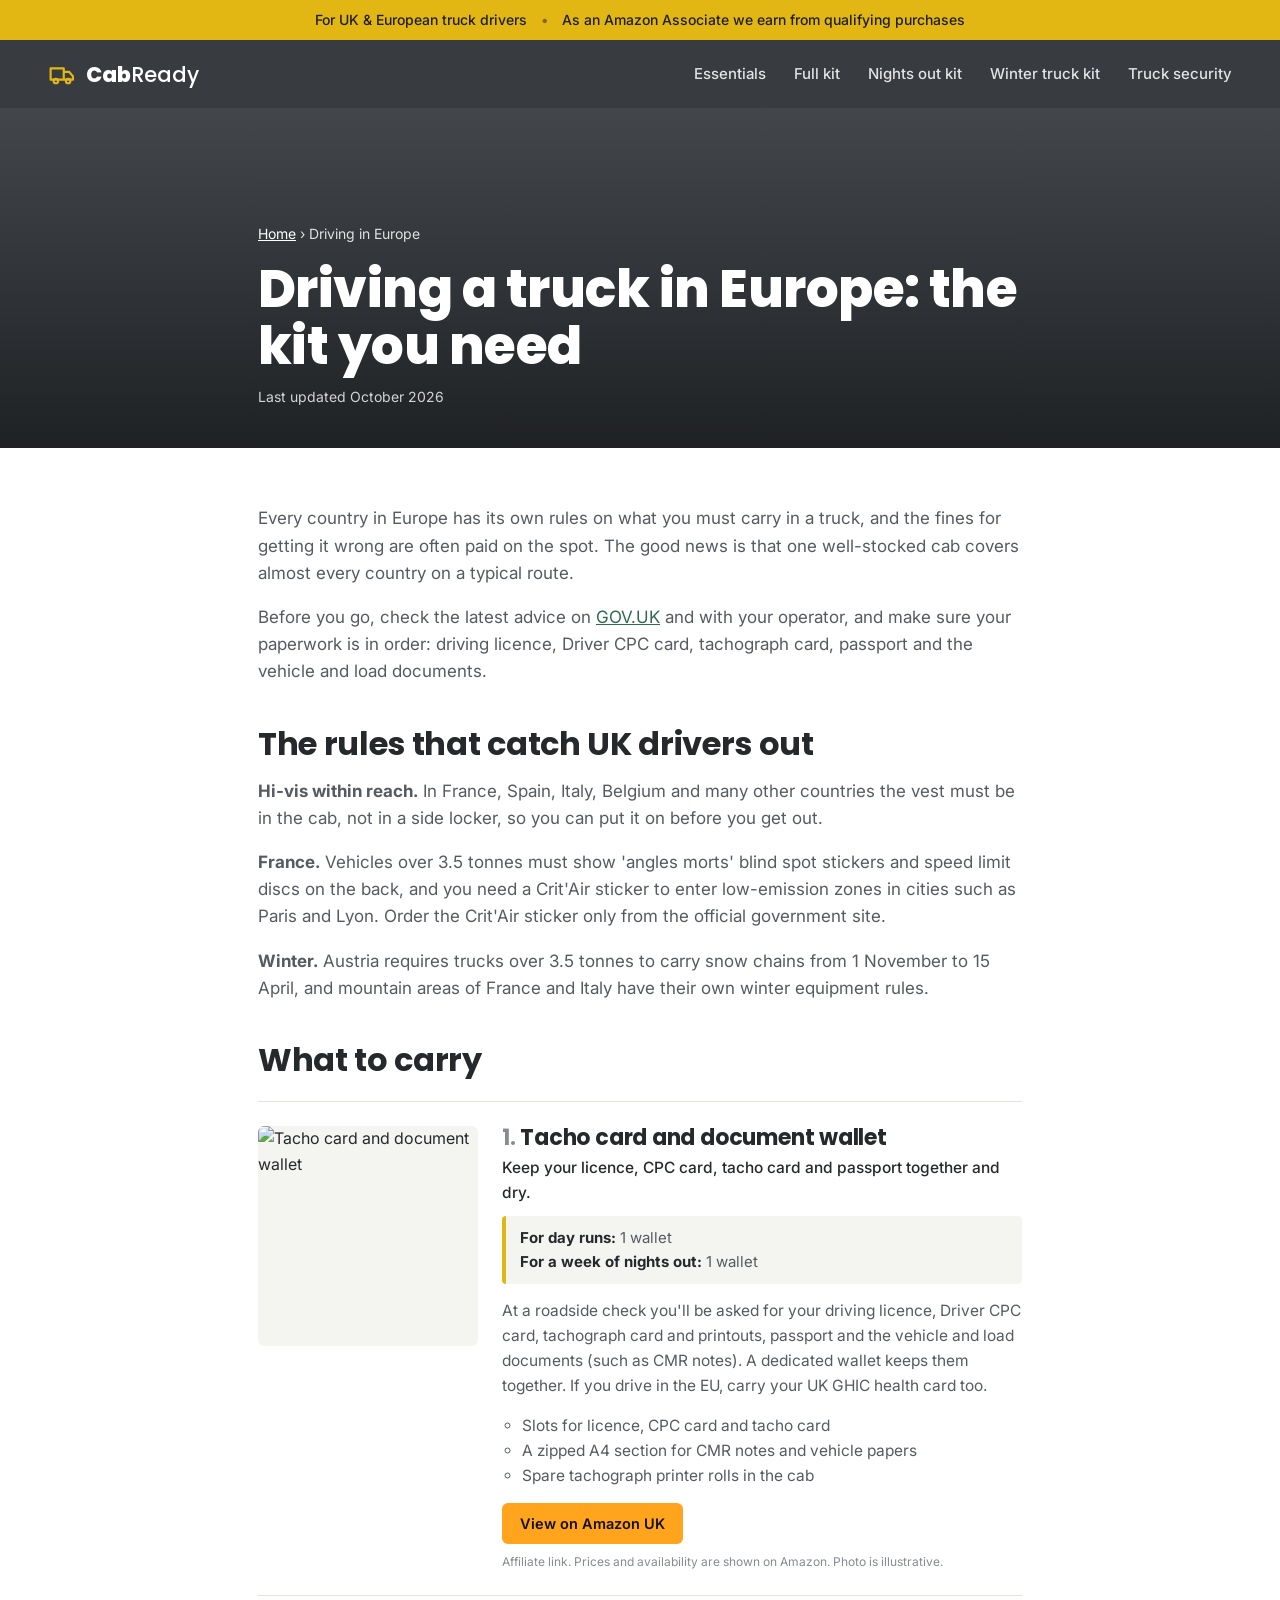
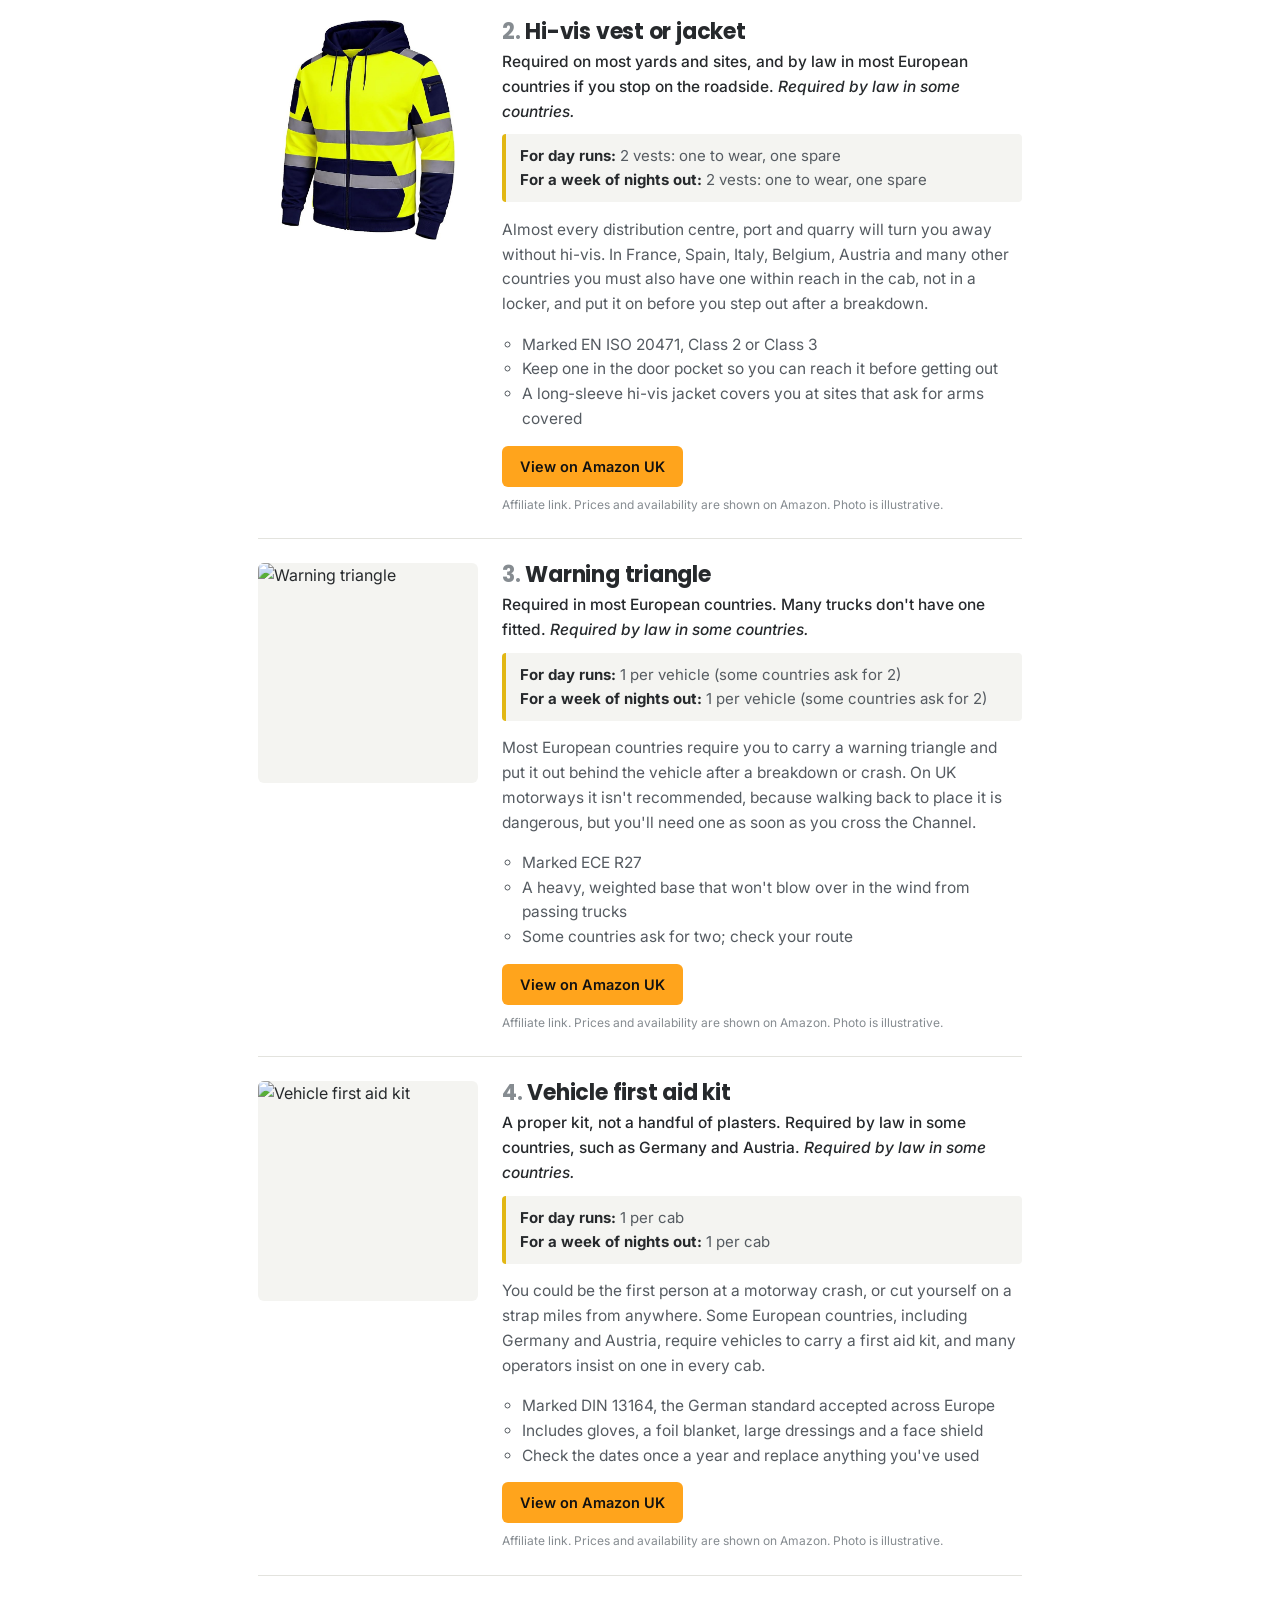
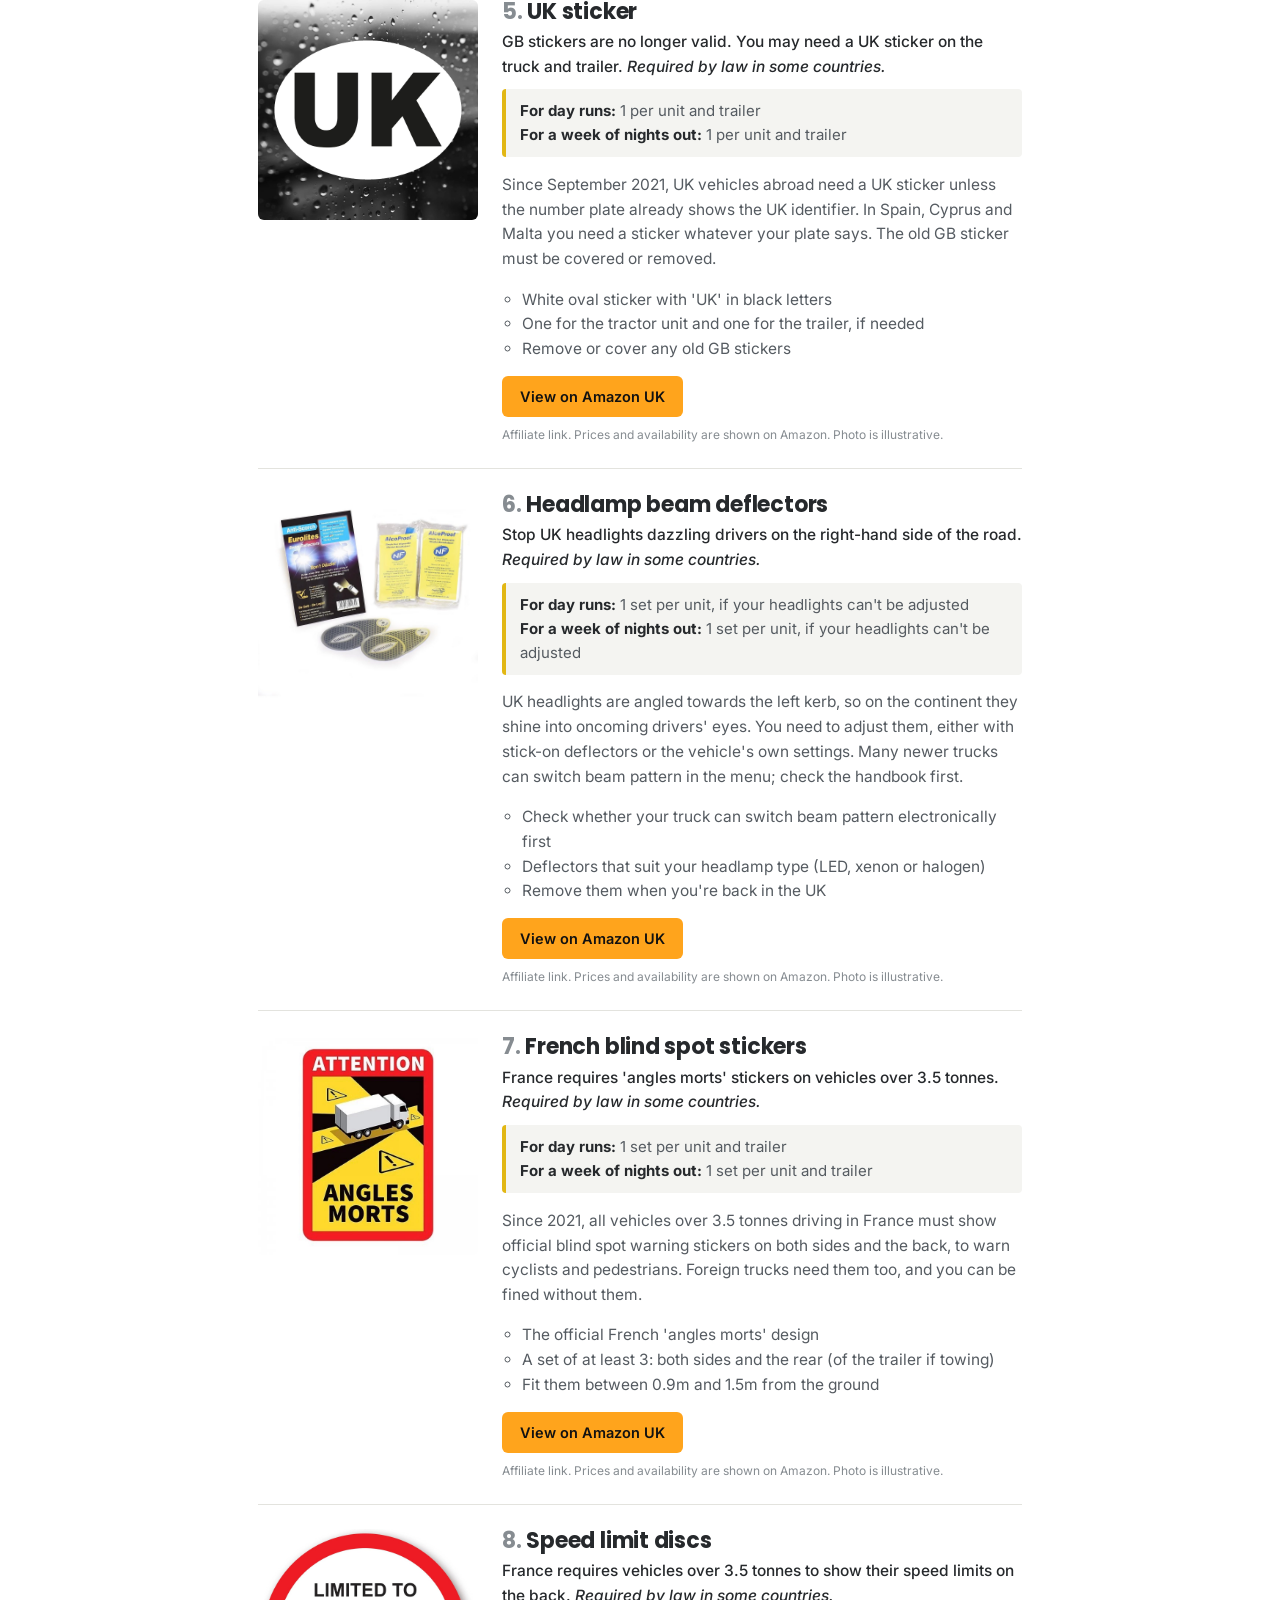
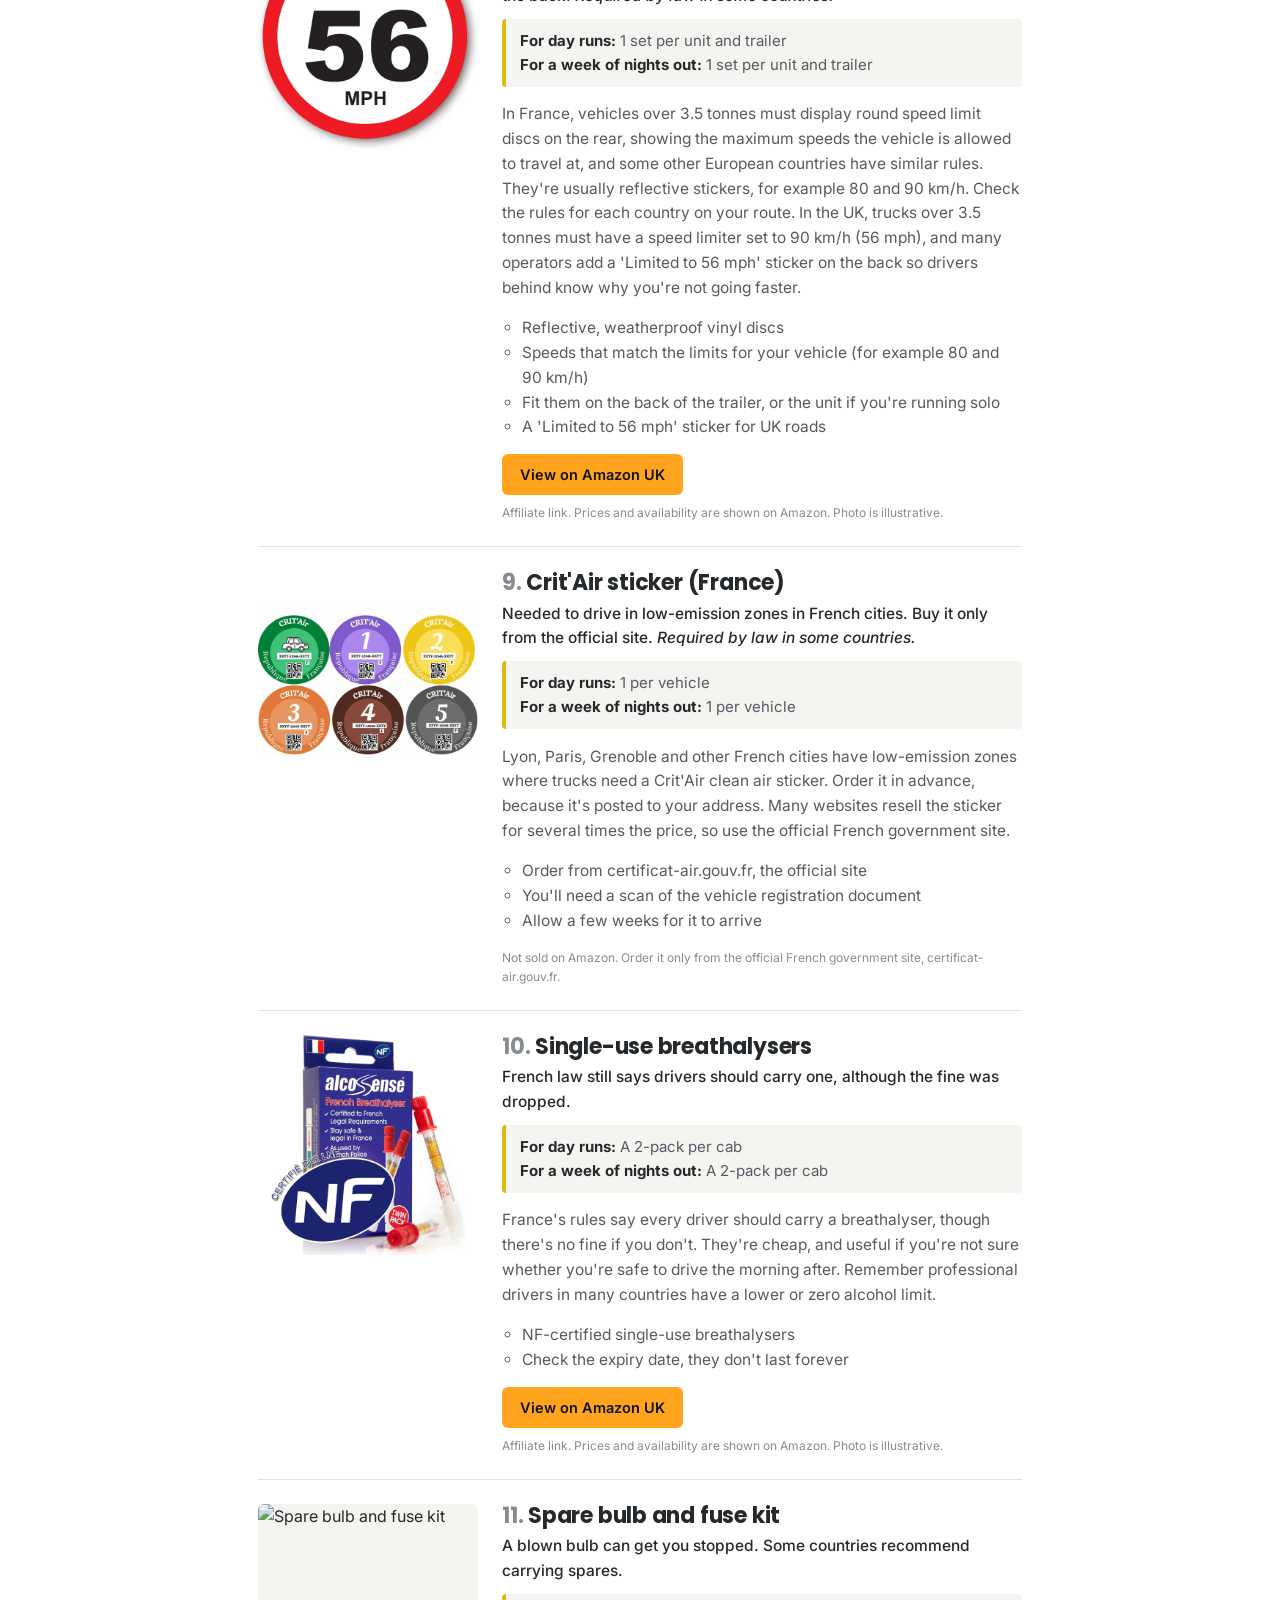
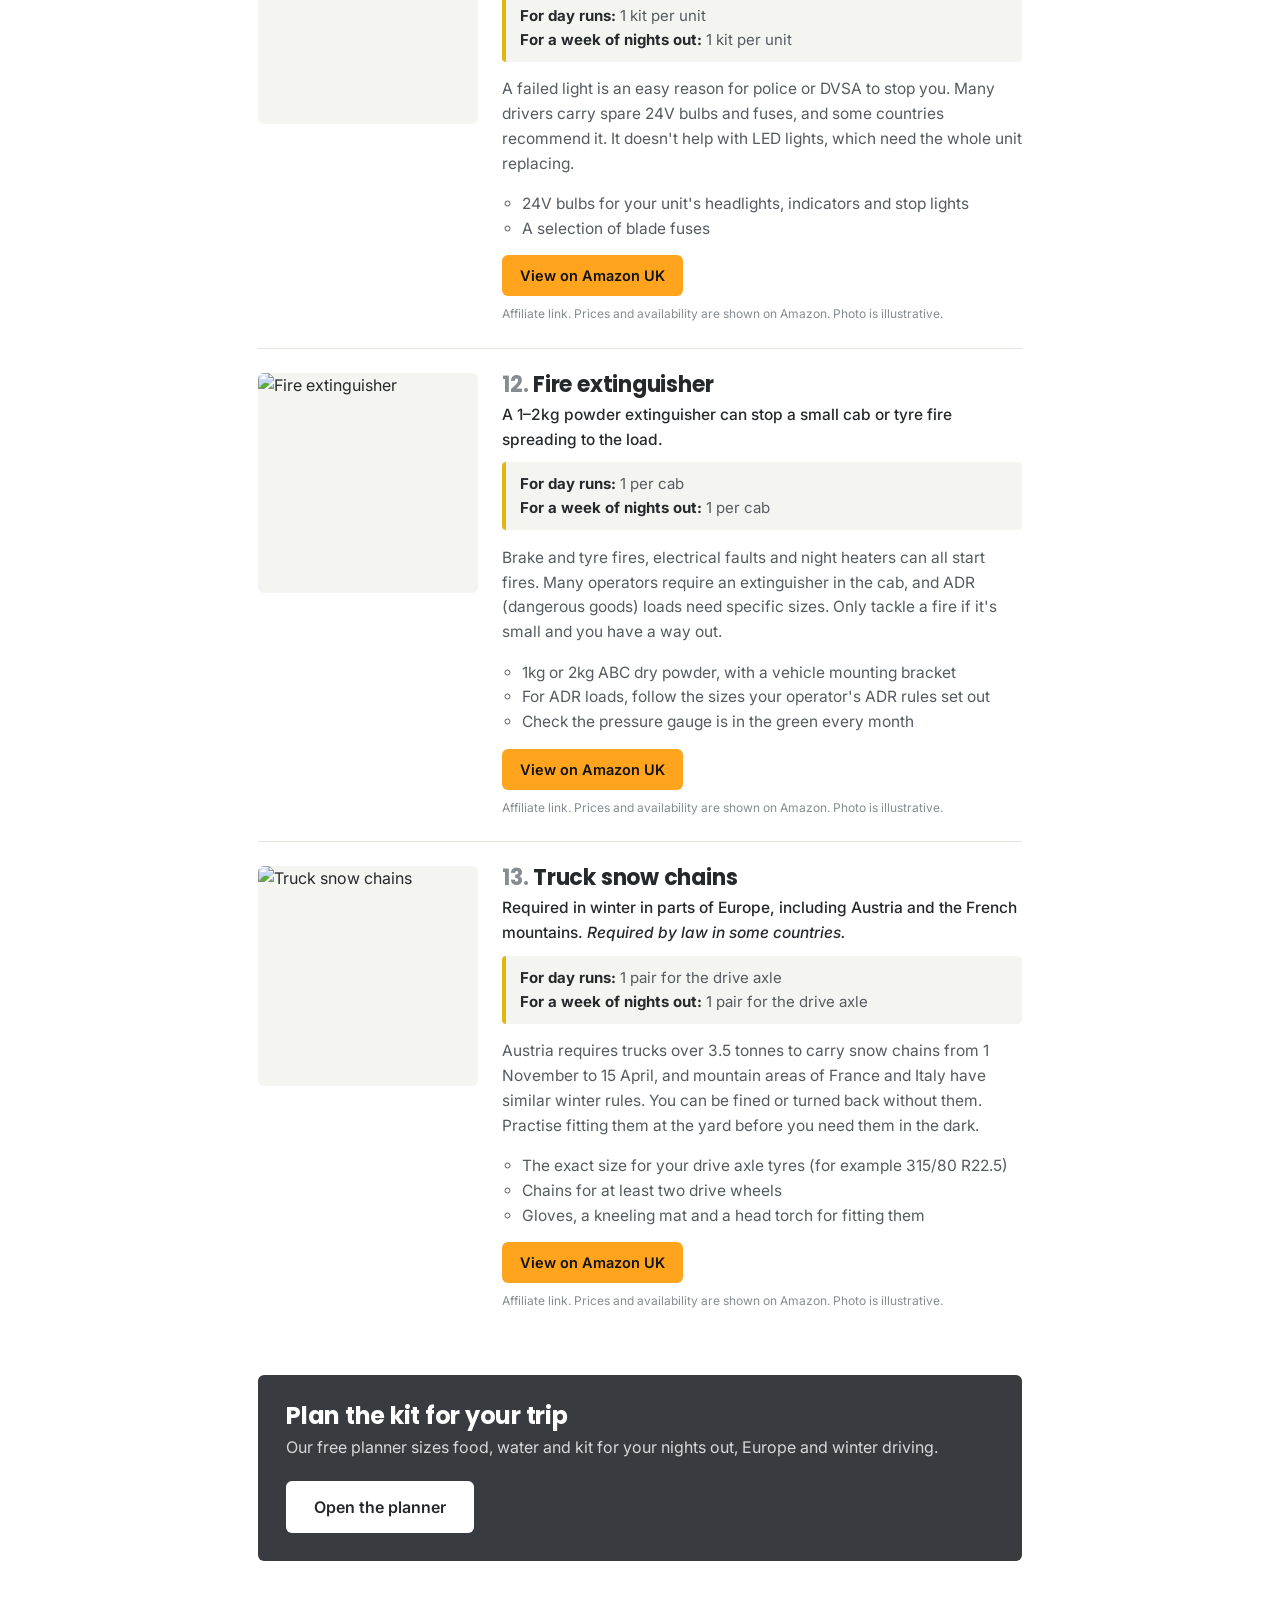
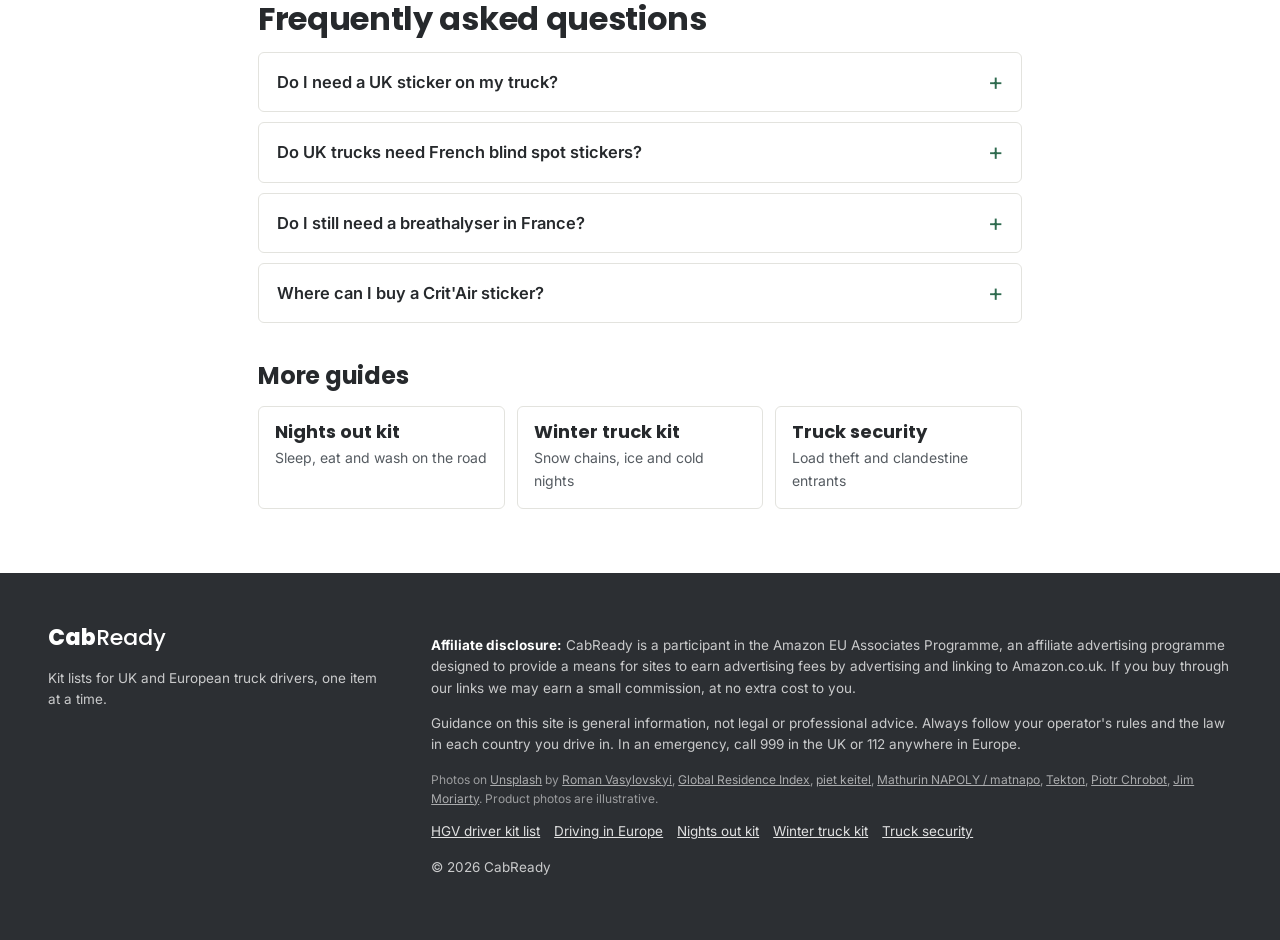
==== commit f918d9c2: "Use product images for hi-vis, dash cam, sat nav, USB charger and jump starter Co-Authored-By: Claud" ====
--- a/driving-a-truck-in-europe/index.html
+++ b/driving-a-truck-in-europe/index.html
@@ -26,7 +26,7 @@
   <link rel="preconnect" href="https://images.unsplash.com">
   <link href="https://fonts.googleapis.com/css2?family=Poppins:wght@600;700;800&family=Inter:wght@400;500;600;700&display=swap" rel="stylesheet">
   <link rel="stylesheet" href="../styles.css">
-  <script type="application/ld+json">{"@context":"https://schema.org","@graph":[{"@type":"Article","headline":"Driving a truck in Europe: the kit you need","description":"The equipment UK HGV drivers need to drive in Europe: hi-vis, warning triangle, first aid kit, UK sticker, French blind spot stickers, Crit'Air and snow chains.","image":"https://images.unsplash.com/photo-1779985717552-a40cf8acaf18?auto=format&fit=crop&w=1600&h=900&q=75","dateModified":"2026-10-05","inLanguage":"en-GB","mainEntityOfPage":"https://richardpriest19.github.io/cabready/driving-a-truck-in-europe/","author":{"@type":"Organization","name":"CabReady","url":"https://richardpriest19.github.io/cabready/"},"publisher":{"@type":"Organization","name":"CabReady","url":"https://richardpriest19.github.io/cabready/"}},{"@type":"BreadcrumbList","itemListElement":[{"@type":"ListItem","position":1,"name":"Home","item":"https://richardpriest19.github.io/cabready/"},{"@type":"ListItem","position":2,"name":"Driving in Europe","item":"https://richardpriest19.github.io/cabready/driving-a-truck-in-europe/"}]},{"@type":"FAQPage","mainEntity":[{"@type":"Question","name":"Do I need a UK sticker on my truck?","acceptedAnswer":{"@type":"Answer","text":"You need a UK sticker unless your number plate shows the UK identifier (the letters UK, with or without the Union flag). In Spain, Cyprus and Malta you need the sticker whatever your plate shows. GB stickers are no longer valid and should be covered or removed."}},{"@type":"Question","name":"Do UK trucks need French blind spot stickers?","acceptedAnswer":{"@type":"Answer","text":"Yes. Since 2021, all vehicles over 3.5 tonnes driving in France, including foreign ones, must show the official 'angles morts' stickers on both sides and the rear."}},{"@type":"Question","name":"Do I still need a breathalyser in France?","acceptedAnswer":{"@type":"Answer","text":"French law still says drivers should carry one, but the fine for not having one was dropped, so it isn't enforced. Many drivers carry a twin pack anyway."}},{"@type":"Question","name":"Where can I buy a Crit'Air sticker?","acceptedAnswer":{"@type":"Answer","text":"Only from the official French government site, certificat-air.gouv.fr. Other websites resell the same sticker for much more."}}]}]}</script>
+  <script type="application/ld+json">{"@context":"https://schema.org","@graph":[{"@type":"Article","headline":"Driving a truck in Europe: the kit you need","description":"The equipment UK HGV drivers need to drive in Europe: hi-vis, warning triangle, first aid kit, UK sticker, French blind spot stickers, Crit'Air and snow chains.","image":"https://images.unsplash.com/photo-1779985717552-a40cf8acaf18?auto=format&fit=crop&w=1600&h=900&q=75","dateModified":"2026-10-06","inLanguage":"en-GB","mainEntityOfPage":"https://richardpriest19.github.io/cabready/driving-a-truck-in-europe/","author":{"@type":"Organization","name":"CabReady","url":"https://richardpriest19.github.io/cabready/"},"publisher":{"@type":"Organization","name":"CabReady","url":"https://richardpriest19.github.io/cabready/"}},{"@type":"BreadcrumbList","itemListElement":[{"@type":"ListItem","position":1,"name":"Home","item":"https://richardpriest19.github.io/cabready/"},{"@type":"ListItem","position":2,"name":"Driving in Europe","item":"https://richardpriest19.github.io/cabready/driving-a-truck-in-europe/"}]},{"@type":"FAQPage","mainEntity":[{"@type":"Question","name":"Do I need a UK sticker on my truck?","acceptedAnswer":{"@type":"Answer","text":"You need a UK sticker unless your number plate shows the UK identifier (the letters UK, with or without the Union flag). In Spain, Cyprus and Malta you need the sticker whatever your plate shows. GB stickers are no longer valid and should be covered or removed."}},{"@type":"Question","name":"Do UK trucks need French blind spot stickers?","acceptedAnswer":{"@type":"Answer","text":"Yes. Since 2021, all vehicles over 3.5 tonnes driving in France, including foreign ones, must show the official 'angles morts' stickers on both sides and the rear."}},{"@type":"Question","name":"Do I still need a breathalyser in France?","acceptedAnswer":{"@type":"Answer","text":"French law still says drivers should carry one, but the fine for not having one was dropped, so it isn't enforced. Many drivers carry a twin pack anyway."}},{"@type":"Question","name":"Where can I buy a Crit'Air sticker?","acceptedAnswer":{"@type":"Answer","text":"Only from the official French government site, certificat-air.gouv.fr. Other websites resell the same sticker for much more."}}]}]}</script>
 </head>
 <body>
   <div class="promo-bar">
@@ -85,7 +85,7 @@
           </div>
         </li>
         <li class="guide-item" id="hivis">
-          <img src="https://images.unsplash.com/photo-1764328165995-0624c280a6d2?auto=format&fit=crop&w=600&h=600&q=75" alt="Hi-vis vest or jacket" loading="lazy" width="600" height="600">
+          <img src="../images/hivis.jpg" alt="Hi-vis vest or jacket" loading="lazy" width="600" height="600">
           <div>
             <h3>Hi-vis vest or jacket</h3>
             <p class="gi-summary">Required on most yards and sites, and by law in most European countries if you stop on the roadside. <em>Required by law in some countries.</em></p>
@@ -277,7 +277,7 @@
           Amazon.co.uk. If you buy through our links we may earn a small commission, at no extra cost to you.
         </p>
         <p>Guidance on this site is general information, not legal or professional advice. Always follow your operator's rules and the law in each country you drive in. In an emergency, call 999 in the UK or 112 anywhere in Europe.</p>
-        <p class="credits">Photos on <a href='https://unsplash.com' target='_blank' rel='noopener'>Unsplash</a> by <a href="https://unsplash.com/@rvasilovski" target="_blank" rel="noopener">Roman Vasylovskyi</a>, <a href="https://unsplash.com/@globalresidenceindex" target="_blank" rel="noopener">Global Residence Index</a>, <a href="https://unsplash.com/@atelierbyvineeth" target="_blank" rel="noopener">atelierbyvineeth</a>, <a href="https://unsplash.com/@piet_keitel" target="_blank" rel="noopener">piet keitel</a>, <a href="https://unsplash.com/@matnapo" target="_blank" rel="noopener">Mathurin NAPOLY / matnapo</a>, <a href="https://unsplash.com/@tekton_tools" target="_blank" rel="noopener">Tekton</a>, <a href="https://unsplash.com/@chrumo" target="_blank" rel="noopener">Piotr Chrobot</a>, <a href="https://unsplash.com/@jim_moriarty" target="_blank" rel="noopener">Jim Moriarty</a>. Product photos are illustrative.</p>
+        <p class="credits">Photos on <a href='https://unsplash.com' target='_blank' rel='noopener'>Unsplash</a> by <a href="https://unsplash.com/@rvasilovski" target="_blank" rel="noopener">Roman Vasylovskyi</a>, <a href="https://unsplash.com/@globalresidenceindex" target="_blank" rel="noopener">Global Residence Index</a>, <a href="https://unsplash.com/@piet_keitel" target="_blank" rel="noopener">piet keitel</a>, <a href="https://unsplash.com/@matnapo" target="_blank" rel="noopener">Mathurin NAPOLY / matnapo</a>, <a href="https://unsplash.com/@tekton_tools" target="_blank" rel="noopener">Tekton</a>, <a href="https://unsplash.com/@chrumo" target="_blank" rel="noopener">Piotr Chrobot</a>, <a href="https://unsplash.com/@jim_moriarty" target="_blank" rel="noopener">Jim Moriarty</a>. Product photos are illustrative.</p>
         <p class="footer-guides"><a href="../">HGV driver kit list</a><a href="../driving-a-truck-in-europe/">Driving in Europe</a><a href="../truck-nights-out-kit/">Nights out kit</a><a href="../winter-truck-kit/">Winter truck kit</a><a href="../truck-security/">Truck security</a></p>
         <p>© 2026 CabReady</p>
       </div>
